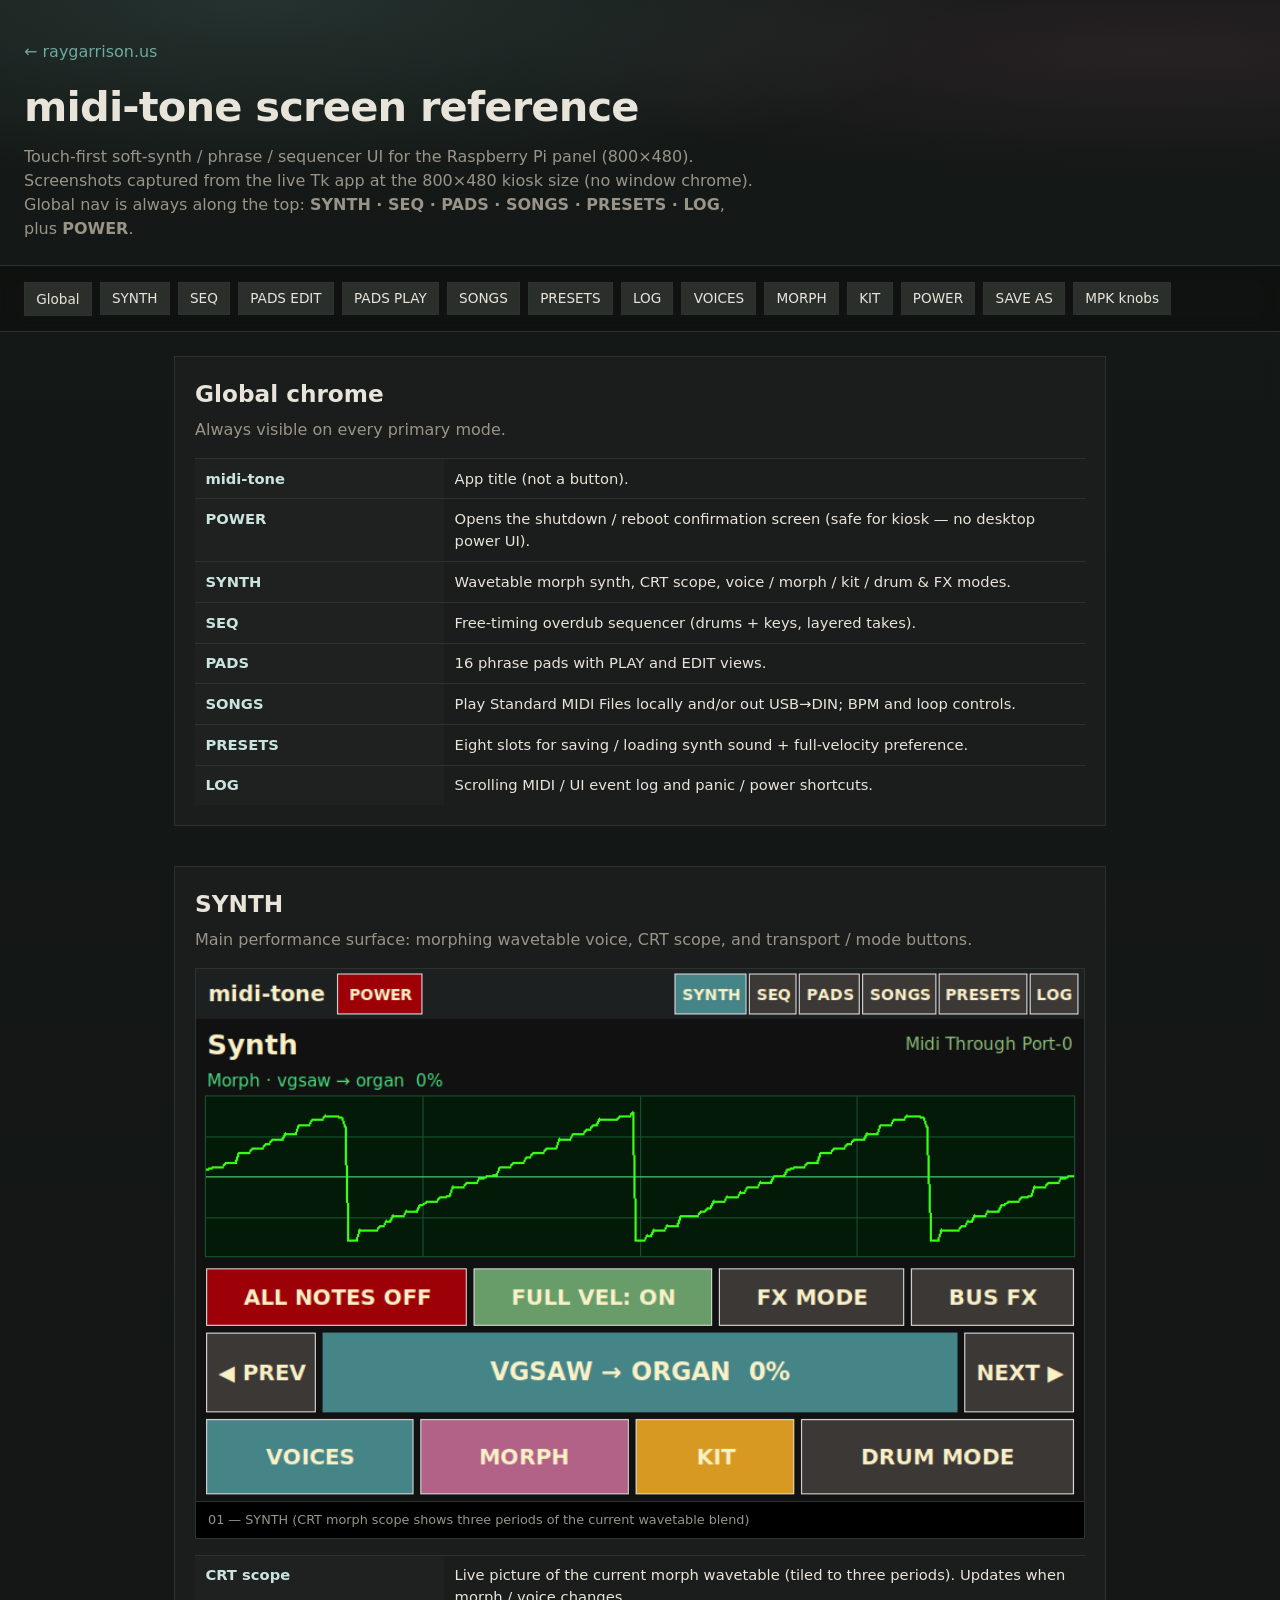
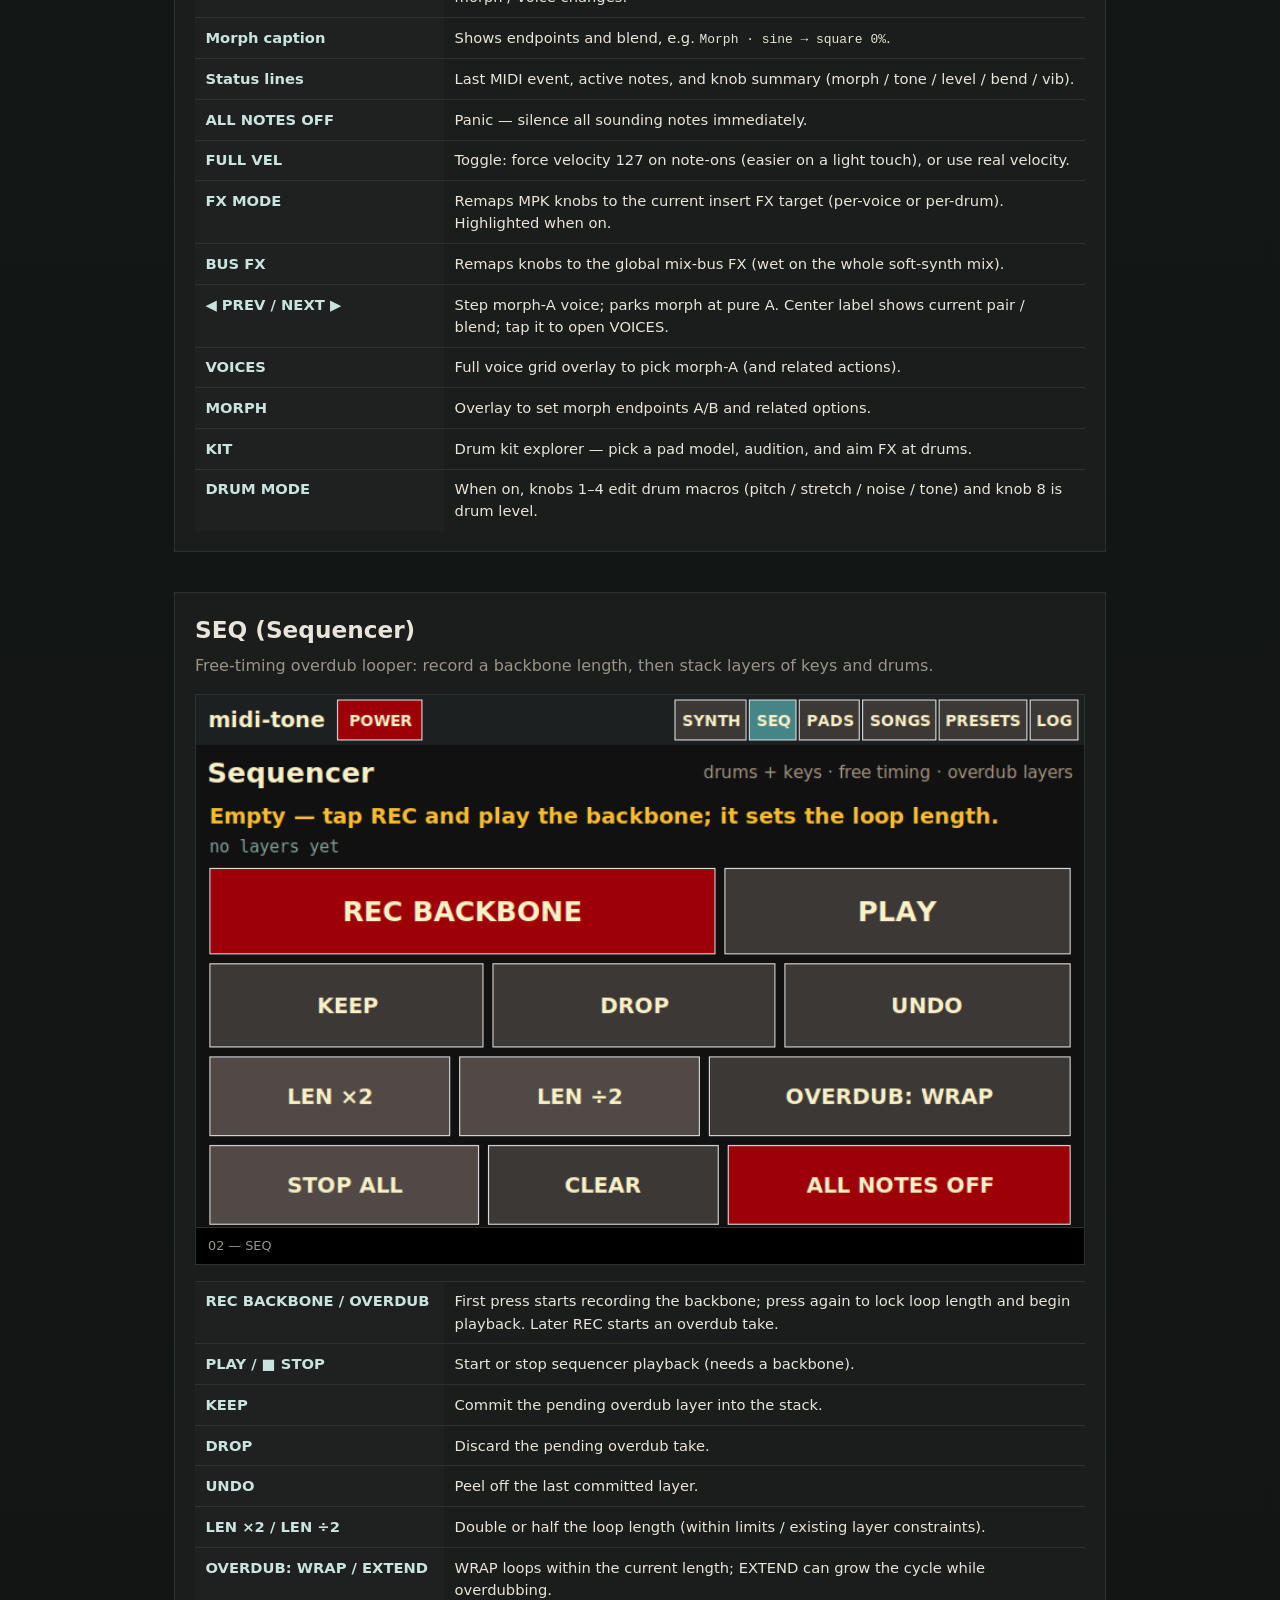
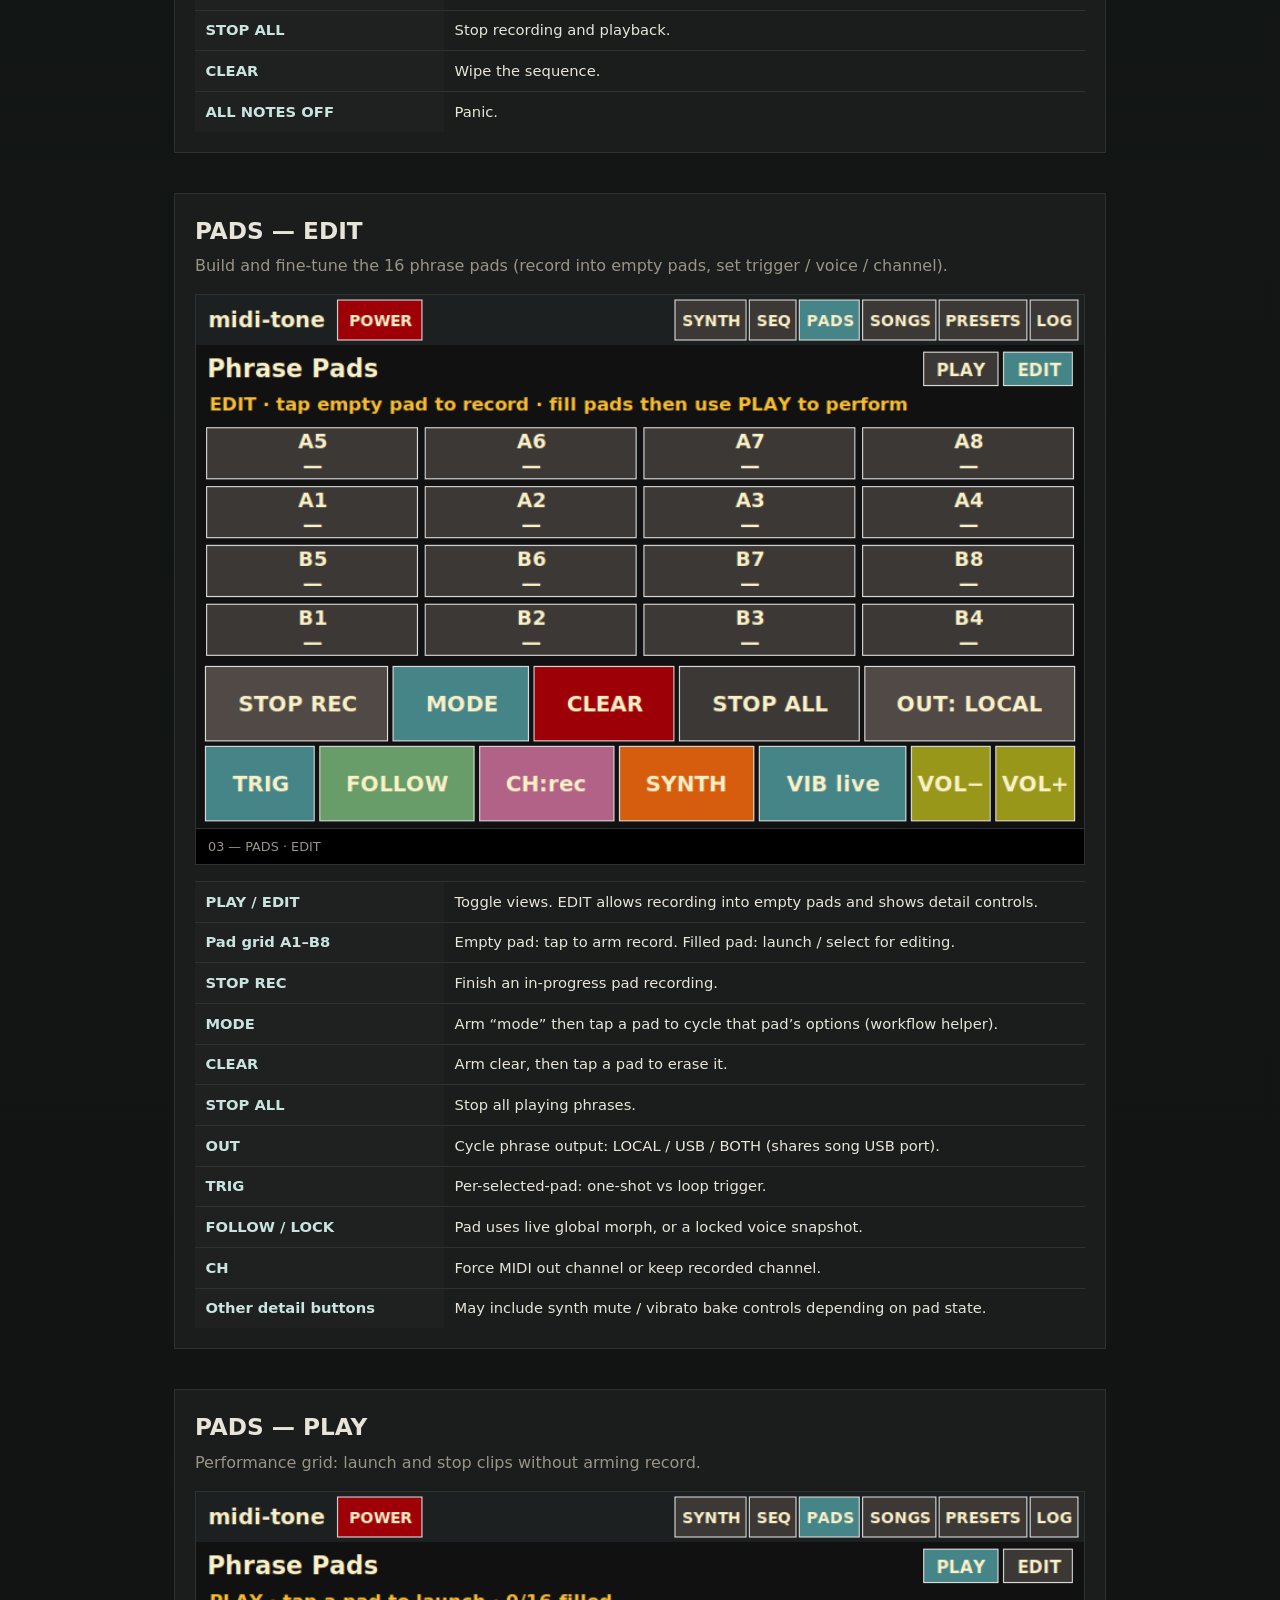
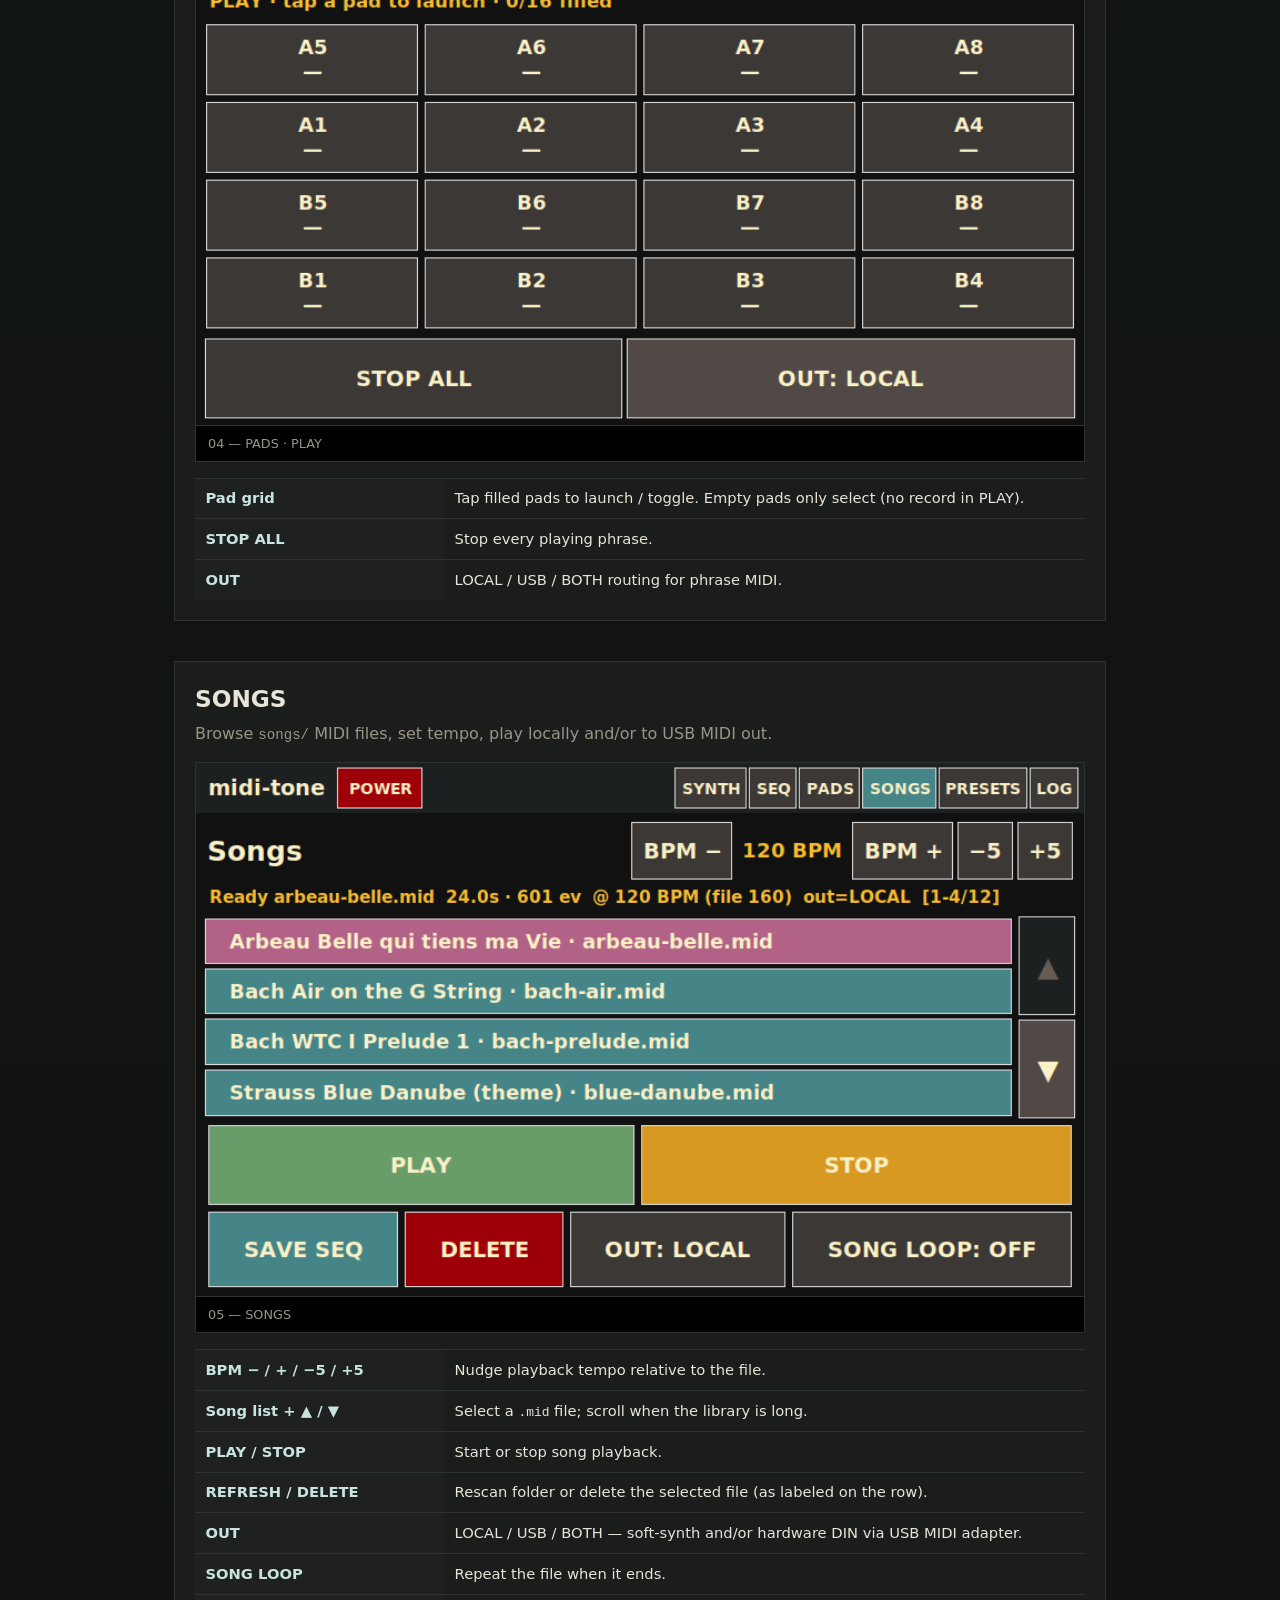
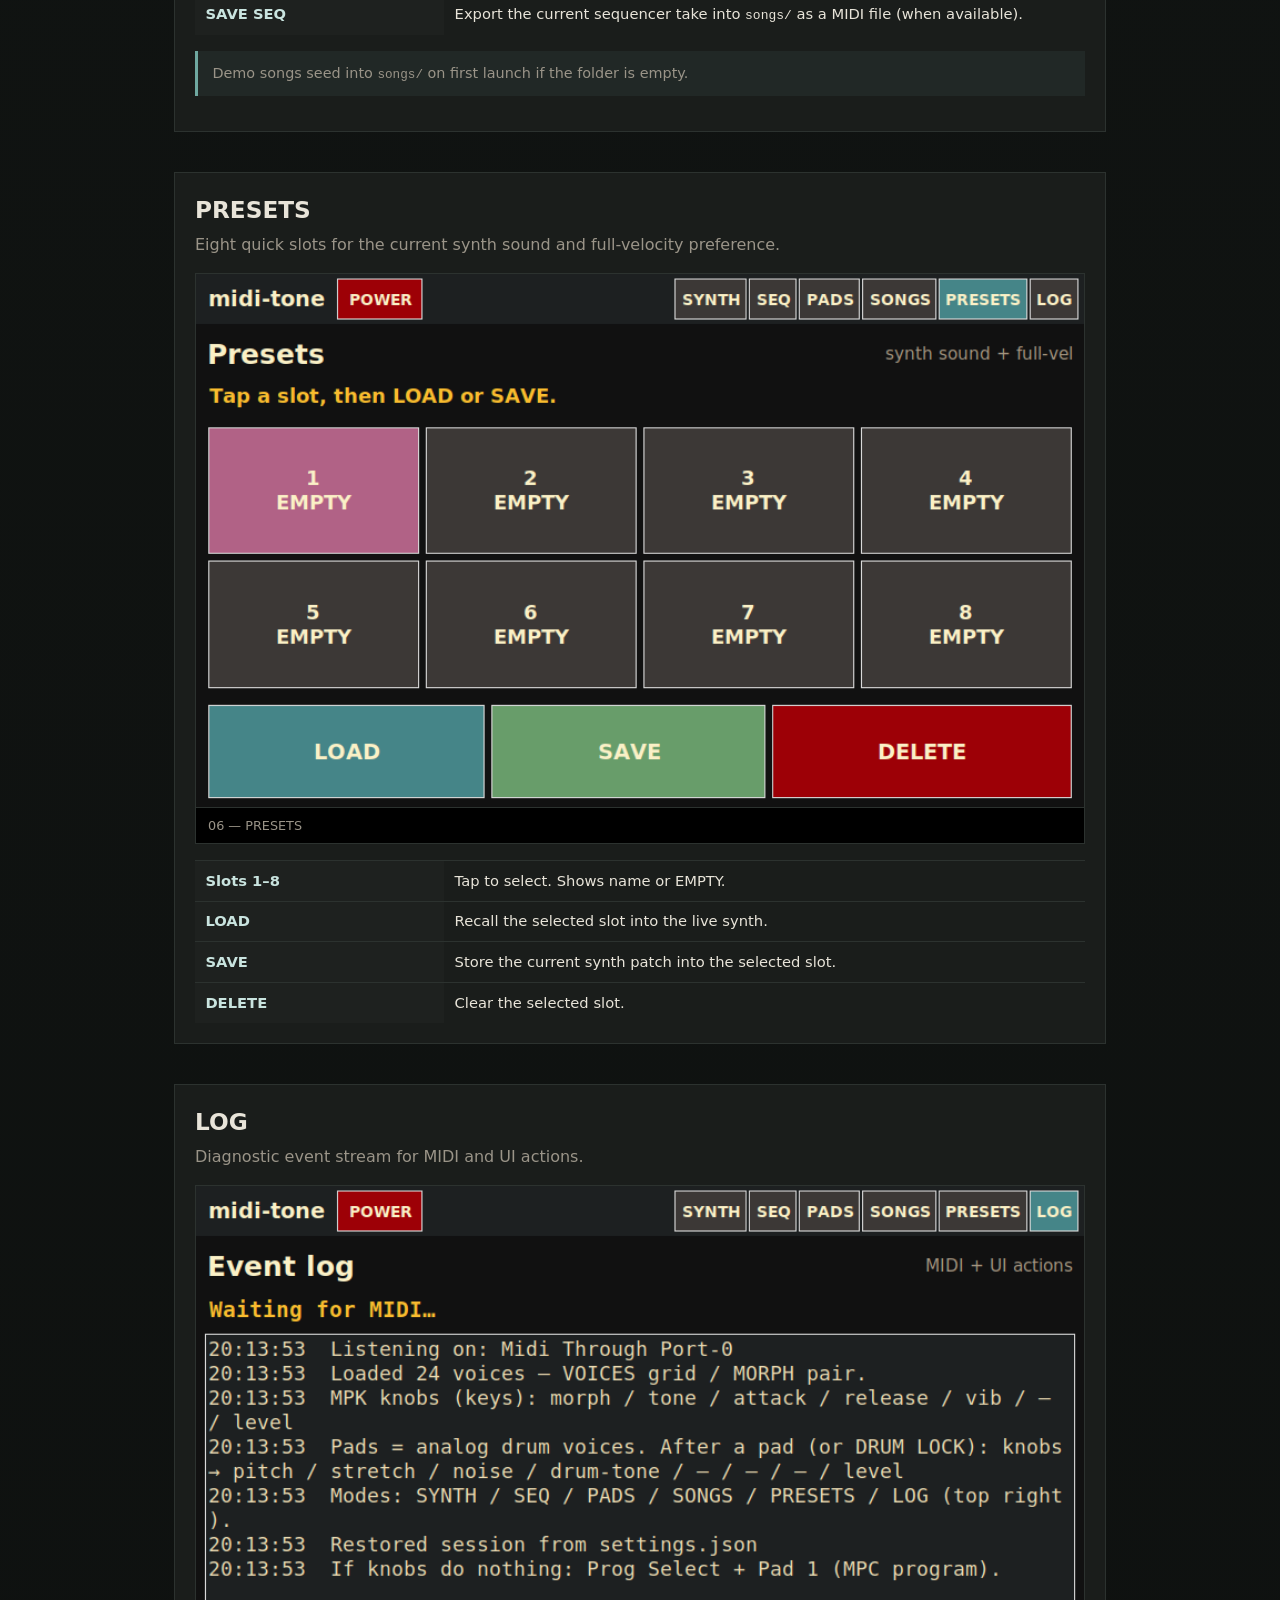
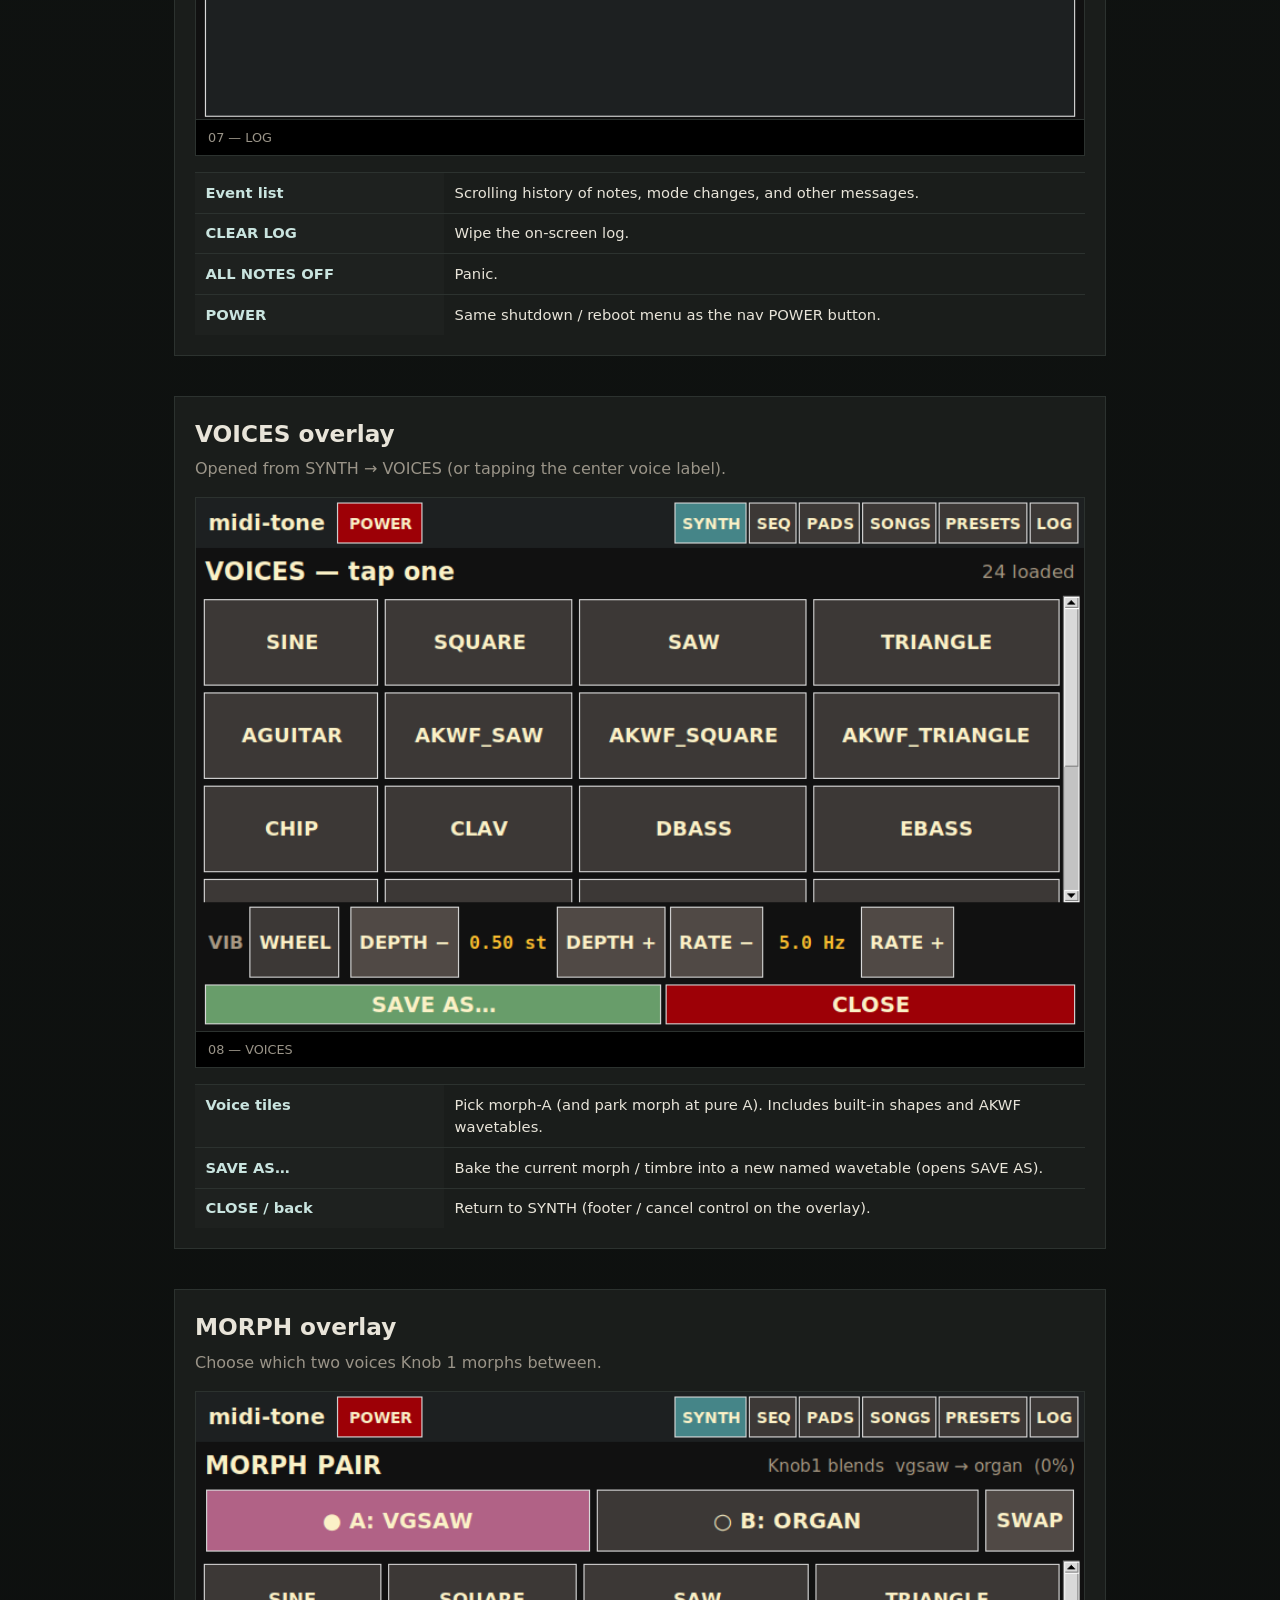
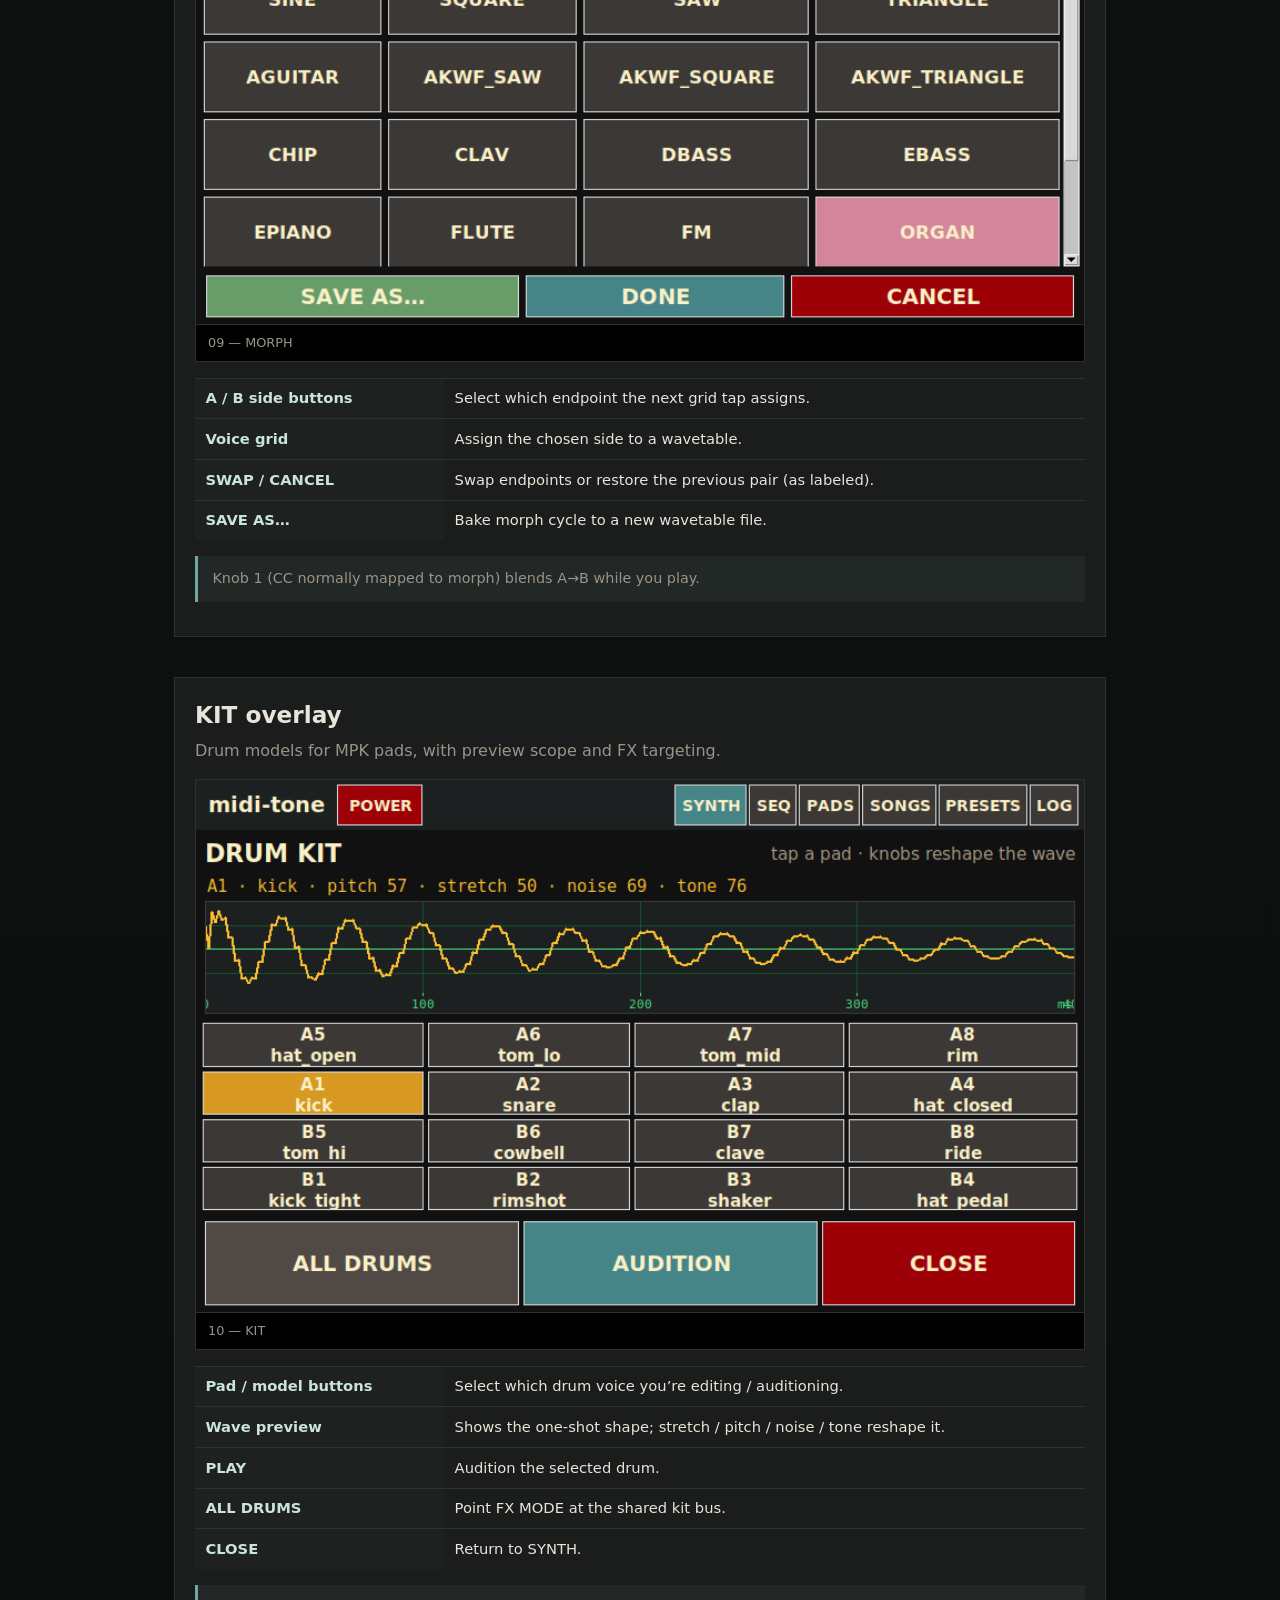
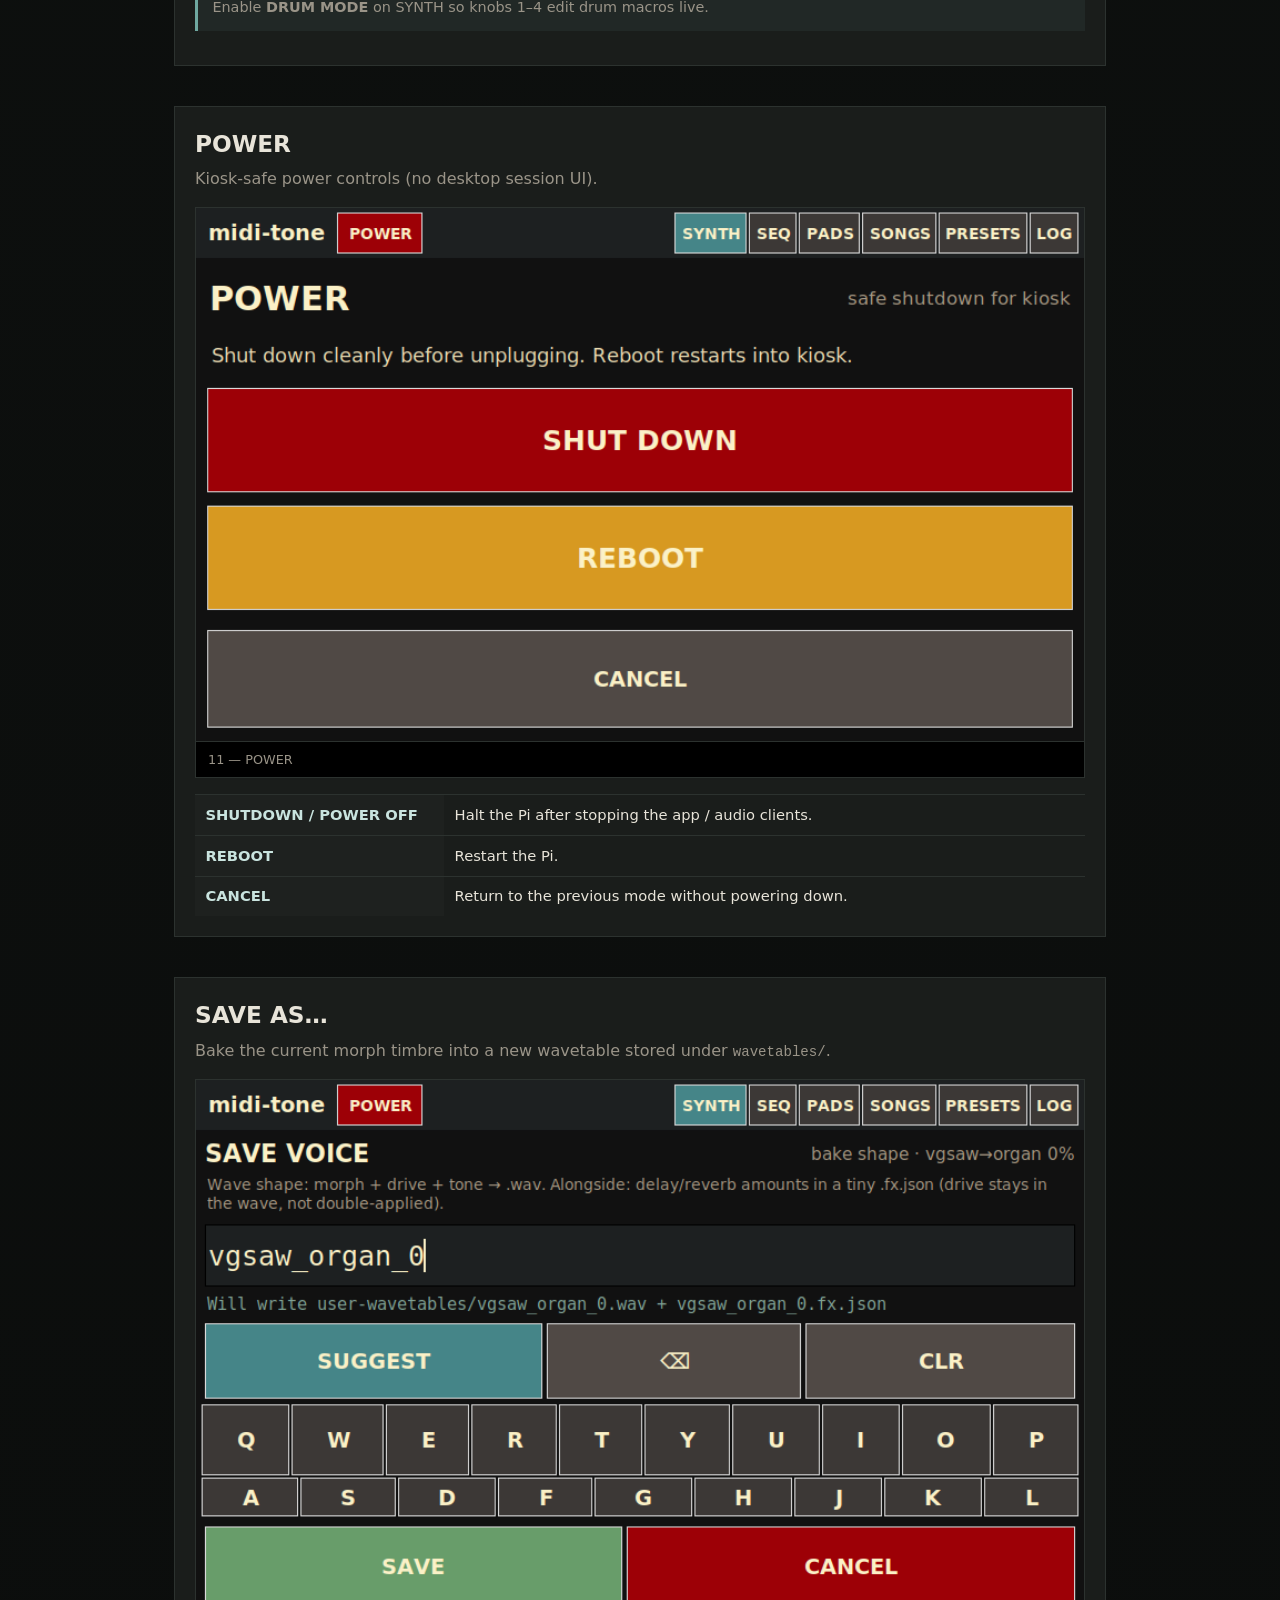
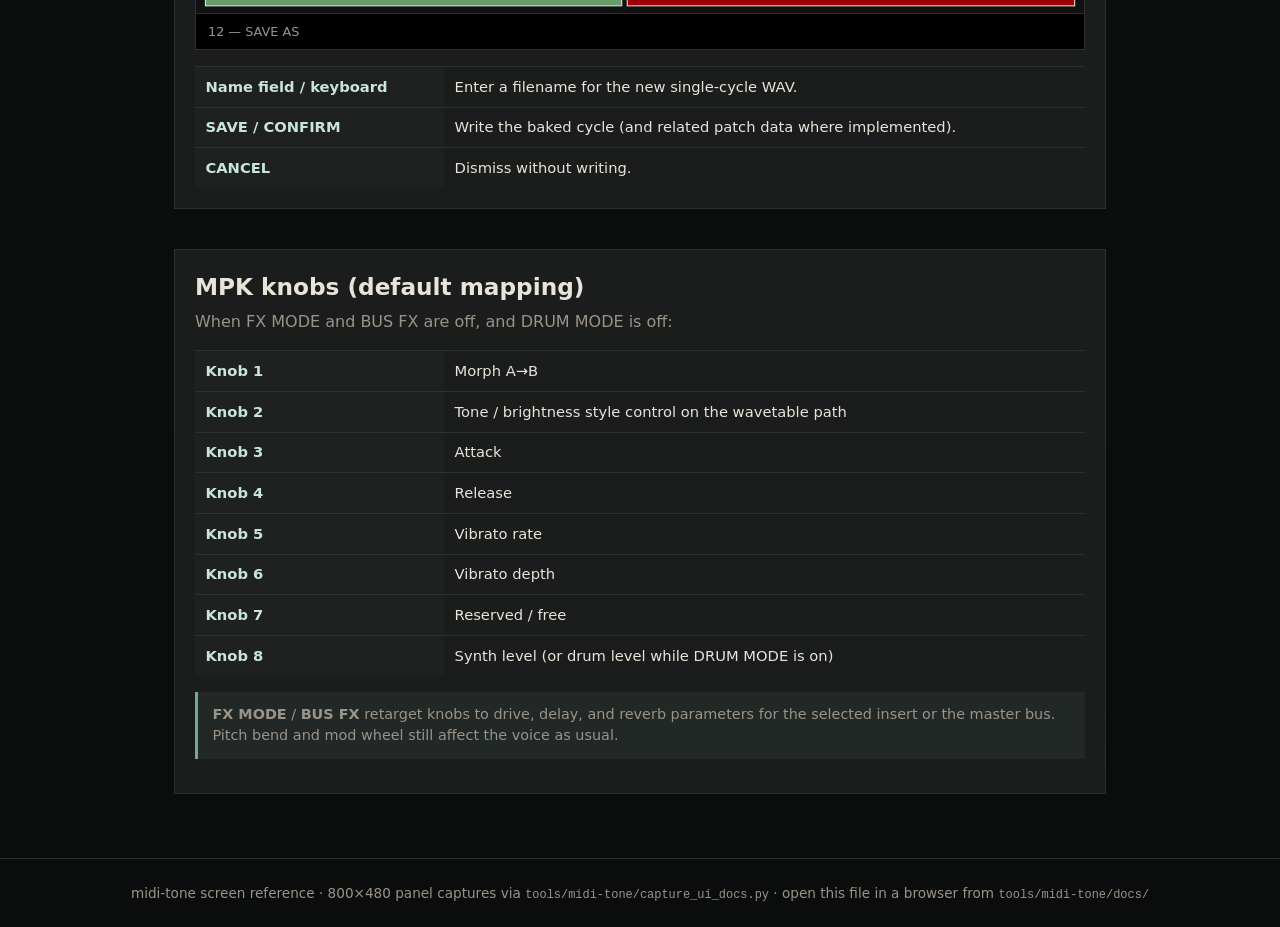
==== midi-tone/index.html @ 4516ad1f "Add midi-tone screen reference under /midi-tone/. Publish the PiDI 800x480 UI captures on the portfo" ====
<!DOCTYPE html>
<html lang="en">
<head>
  <meta charset="utf-8" />
  <meta name="viewport" content="width=device-width, initial-scale=1" />
  <title>midi-tone — Screen Reference</title>
  <style>
    :root {
      --bg: #0f1110;
      --panel: #1a1d1b;
      --text: #e8e4d9;
      --muted: #9a9488;
      --accent: #6fa8a0;
      --line: #2c322f;
      --chip: #2a2f2c;
    }
    * { box-sizing: border-box; }
    body {
      margin: 0;
      font-family: "Segoe UI", "DejaVu Sans", system-ui, sans-serif;
      background: linear-gradient(180deg, #141816 0%, #0b0d0c 100%);
      color: var(--text);
      line-height: 1.5;
    }
    header.doc-hero {
      padding: 2.5rem 1.5rem 1.5rem;
      border-bottom: 1px solid var(--line);
      background:
        radial-gradient(ellipse at 20% 0%, rgba(111,168,160,0.18), transparent 50%),
        radial-gradient(ellipse at 90% 20%, rgba(177,98,134,0.12), transparent 40%);
    }
    header.doc-hero h1 {
      margin: 0 0 0.4rem;
      font-size: clamp(1.8rem, 4vw, 2.6rem);
      letter-spacing: -0.02em;
    }
    header.doc-hero p {
      margin: 0;
      max-width: 46rem;
      color: var(--muted);
    }
    nav.toc {
      display: flex;
      flex-wrap: wrap;
      gap: 0.5rem;
      padding: 1rem 1.5rem;
      border-bottom: 1px solid var(--line);
      background: rgba(0,0,0,0.25);
      position: sticky;
      top: 0;
      z-index: 5;
      backdrop-filter: blur(8px);
    }
    nav.toc a {
      color: var(--text);
      text-decoration: none;
      background: var(--chip);
      border: 1px solid var(--line);
      padding: 0.35rem 0.7rem;
      font-size: 0.85rem;
    }
    nav.toc a:hover { border-color: var(--accent); color: #fff; }
    main { padding: 1.5rem; max-width: 980px; margin: 0 auto; }
    section.screen {
      margin: 0 0 2.5rem;
      padding: 1.25rem;
      background: var(--panel);
      border: 1px solid var(--line);
    }
    section.screen h2 {
      margin: 0 0 0.35rem;
      font-size: 1.45rem;
    }
    section.screen .lede {
      margin: 0 0 1rem;
      color: var(--muted);
    }
    figure {
      margin: 0 0 1rem;
      background: #000;
      border: 1px solid var(--line);
    }
    figure img {
      display: block;
      width: 100%;
      height: auto;
      image-rendering: auto;
    }
    figcaption {
      padding: 0.5rem 0.75rem;
      font-size: 0.8rem;
      color: var(--muted);
      border-top: 1px solid var(--line);
    }
    table {
      width: 100%;
      border-collapse: collapse;
      font-size: 0.92rem;
    }
    th, td {
      text-align: left;
      vertical-align: top;
      padding: 0.55rem 0.65rem;
      border-top: 1px solid var(--line);
    }
    th {
      width: 28%;
      color: #c9e4df;
      font-weight: 600;
      background: rgba(255,255,255,0.02);
    }
    .note {
      margin-top: 1rem;
      padding: 0.75rem 0.9rem;
      border-left: 3px solid var(--accent);
      background: rgba(111,168,160,0.08);
      color: var(--muted);
      font-size: 0.9rem;
    }
    footer {
      padding: 1.5rem;
      color: var(--muted);
      font-size: 0.85rem;
      border-top: 1px solid var(--line);
      text-align: center;
    }
    code { font-family: ui-monospace, Consolas, monospace; font-size: 0.88em; }
  </style>
</head>
<body>
  <header class="doc-hero">
    <p style="margin:0 0 0.75rem"><a href="/" style="color:var(--accent);text-decoration:none">← raygarrison.us</a></p>
    <h1>midi-tone screen reference</h1>
    <p>
      Touch-first soft-synth / phrase / sequencer UI for the Raspberry Pi panel (800×480).
      Screenshots captured from the live Tk app at the 800×480 kiosk size (no window chrome).
      Global nav is always along the top: <strong>SYNTH · SEQ · PADS · SONGS · PRESETS · LOG</strong>,
      plus <strong>POWER</strong>.
    </p>
  </header>

  <nav class="toc" aria-label="Screens">
    <a href="#global">Global</a>
    <a href="#synth">SYNTH</a>
    <a href="#seq">SEQ</a>
    <a href="#pads-edit">PADS EDIT</a>
    <a href="#pads-play">PADS PLAY</a>
    <a href="#songs">SONGS</a>
    <a href="#presets">PRESETS</a>
    <a href="#log">LOG</a>
    <a href="#voices">VOICES</a>
    <a href="#morph">MORPH</a>
    <a href="#kit">KIT</a>
    <a href="#power">POWER</a>
    <a href="#save-as">SAVE AS</a>
    <a href="#knobs">MPK knobs</a>
  </nav>

  <main>
    <section class="screen" id="global">
      <h2>Global chrome</h2>
      <p class="lede">Always visible on every primary mode.</p>
      <table>
        <tr><th>midi-tone</th><td>App title (not a button).</td></tr>
        <tr><th>POWER</th><td>Opens the shutdown / reboot confirmation screen (safe for kiosk — no desktop power UI).</td></tr>
        <tr><th>SYNTH</th><td>Wavetable morph synth, CRT scope, voice / morph / kit / drum &amp; FX modes.</td></tr>
        <tr><th>SEQ</th><td>Free-timing overdub sequencer (drums + keys, layered takes).</td></tr>
        <tr><th>PADS</th><td>16 phrase pads with PLAY and EDIT views.</td></tr>
        <tr><th>SONGS</th><td>Play Standard MIDI Files locally and/or out USB→DIN; BPM and loop controls.</td></tr>
        <tr><th>PRESETS</th><td>Eight slots for saving / loading synth sound + full-velocity preference.</td></tr>
        <tr><th>LOG</th><td>Scrolling MIDI / UI event log and panic / power shortcuts.</td></tr>
      </table>
    </section>

    <section class="screen" id="synth">
      <h2>SYNTH</h2>
      <p class="lede">Main performance surface: morphing wavetable voice, CRT scope, and transport / mode buttons.</p>
      <figure>
        <img src="screens/01-synth.png" alt="SYNTH screen with CRT morph scope" width="800" height="480" />
        <figcaption>01 — SYNTH (CRT morph scope shows three periods of the current wavetable blend)</figcaption>
      </figure>
      <table>
        <tr><th>CRT scope</th><td>Live picture of the current morph wavetable (tiled to three periods). Updates when morph / voice changes.</td></tr>
        <tr><th>Morph caption</th><td>Shows endpoints and blend, e.g. <code>Morph · sine → square 0%</code>.</td></tr>
        <tr><th>Status lines</th><td>Last MIDI event, active notes, and knob summary (morph / tone / level / bend / vib).</td></tr>
        <tr><th>ALL NOTES OFF</th><td>Panic — silence all sounding notes immediately.</td></tr>
        <tr><th>FULL VEL</th><td>Toggle: force velocity 127 on note-ons (easier on a light touch), or use real velocity.</td></tr>
        <tr><th>FX MODE</th><td>Remaps MPK knobs to the current insert FX target (per-voice or per-drum). Highlighted when on.</td></tr>
        <tr><th>BUS FX</th><td>Remaps knobs to the global mix-bus FX (wet on the whole soft-synth mix).</td></tr>
        <tr><th>◀ PREV / NEXT ▶</th><td>Step morph-A voice; parks morph at pure A. Center label shows current pair / blend; tap it to open VOICES.</td></tr>
        <tr><th>VOICES</th><td>Full voice grid overlay to pick morph-A (and related actions).</td></tr>
        <tr><th>MORPH</th><td>Overlay to set morph endpoints A/B and related options.</td></tr>
        <tr><th>KIT</th><td>Drum kit explorer — pick a pad model, audition, and aim FX at drums.</td></tr>
        <tr><th>DRUM MODE</th><td>When on, knobs 1–4 edit drum macros (pitch / stretch / noise / tone) and knob 8 is drum level.</td></tr>
      </table>
    </section>

    <section class="screen" id="seq">
      <h2>SEQ (Sequencer)</h2>
      <p class="lede">Free-timing overdub looper: record a backbone length, then stack layers of keys and drums.</p>
      <figure>
        <img src="screens/02-seq.png" alt="SEQ sequencer screen" width="800" height="480" />
        <figcaption>02 — SEQ</figcaption>
      </figure>
      <table>
        <tr><th>REC BACKBONE / OVERDUB</th><td>First press starts recording the backbone; press again to lock loop length and begin playback. Later REC starts an overdub take.</td></tr>
        <tr><th>PLAY / ■ STOP</th><td>Start or stop sequencer playback (needs a backbone).</td></tr>
        <tr><th>KEEP</th><td>Commit the pending overdub layer into the stack.</td></tr>
        <tr><th>DROP</th><td>Discard the pending overdub take.</td></tr>
        <tr><th>UNDO</th><td>Peel off the last committed layer.</td></tr>
        <tr><th>LEN ×2 / LEN ÷2</th><td>Double or half the loop length (within limits / existing layer constraints).</td></tr>
        <tr><th>OVERDUB: WRAP / EXTEND</th><td>WRAP loops within the current length; EXTEND can grow the cycle while overdubbing.</td></tr>
        <tr><th>STOP ALL</th><td>Stop recording and playback.</td></tr>
        <tr><th>CLEAR</th><td>Wipe the sequence.</td></tr>
        <tr><th>ALL NOTES OFF</th><td>Panic.</td></tr>
      </table>
    </section>

    <section class="screen" id="pads-edit">
      <h2>PADS — EDIT</h2>
      <p class="lede">Build and fine-tune the 16 phrase pads (record into empty pads, set trigger / voice / channel).</p>
      <figure>
        <img src="screens/03-pads-edit.png" alt="PADS EDIT view" width="800" height="480" />
        <figcaption>03 — PADS · EDIT</figcaption>
      </figure>
      <table>
        <tr><th>PLAY / EDIT</th><td>Toggle views. EDIT allows recording into empty pads and shows detail controls.</td></tr>
        <tr><th>Pad grid A1–B8</th><td>Empty pad: tap to arm record. Filled pad: launch / select for editing.</td></tr>
        <tr><th>STOP REC</th><td>Finish an in-progress pad recording.</td></tr>
        <tr><th>MODE</th><td>Arm “mode” then tap a pad to cycle that pad’s options (workflow helper).</td></tr>
        <tr><th>CLEAR</th><td>Arm clear, then tap a pad to erase it.</td></tr>
        <tr><th>STOP ALL</th><td>Stop all playing phrases.</td></tr>
        <tr><th>OUT</th><td>Cycle phrase output: LOCAL / USB / BOTH (shares song USB port).</td></tr>
        <tr><th>TRIG</th><td>Per-selected-pad: one-shot vs loop trigger.</td></tr>
        <tr><th>FOLLOW / LOCK</th><td>Pad uses live global morph, or a locked voice snapshot.</td></tr>
        <tr><th>CH</th><td>Force MIDI out channel or keep recorded channel.</td></tr>
        <tr><th>Other detail buttons</th><td>May include synth mute / vibrato bake controls depending on pad state.</td></tr>
      </table>
    </section>

    <section class="screen" id="pads-play">
      <h2>PADS — PLAY</h2>
      <p class="lede">Performance grid: launch and stop clips without arming record.</p>
      <figure>
        <img src="screens/04-pads-play.png" alt="PADS PLAY view" width="800" height="480" />
        <figcaption>04 — PADS · PLAY</figcaption>
      </figure>
      <table>
        <tr><th>Pad grid</th><td>Tap filled pads to launch / toggle. Empty pads only select (no record in PLAY).</td></tr>
        <tr><th>STOP ALL</th><td>Stop every playing phrase.</td></tr>
        <tr><th>OUT</th><td>LOCAL / USB / BOTH routing for phrase MIDI.</td></tr>
      </table>
    </section>

    <section class="screen" id="songs">
      <h2>SONGS</h2>
      <p class="lede">Browse <code>songs/</code> MIDI files, set tempo, play locally and/or to USB MIDI out.</p>
      <figure>
        <img src="screens/05-songs.png" alt="SONGS screen" width="800" height="480" />
        <figcaption>05 — SONGS</figcaption>
      </figure>
      <table>
        <tr><th>BPM − / + / −5 / +5</th><td>Nudge playback tempo relative to the file.</td></tr>
        <tr><th>Song list + ▲ / ▼</th><td>Select a <code>.mid</code> file; scroll when the library is long.</td></tr>
        <tr><th>PLAY / STOP</th><td>Start or stop song playback.</td></tr>
        <tr><th>REFRESH / DELETE</th><td>Rescan folder or delete the selected file (as labeled on the row).</td></tr>
        <tr><th>OUT</th><td>LOCAL / USB / BOTH — soft-synth and/or hardware DIN via USB MIDI adapter.</td></tr>
        <tr><th>SONG LOOP</th><td>Repeat the file when it ends.</td></tr>
        <tr><th>SAVE SEQ</th><td>Export the current sequencer take into <code>songs/</code> as a MIDI file (when available).</td></tr>
      </table>
      <p class="note">Demo songs seed into <code>songs/</code> on first launch if the folder is empty.</p>
    </section>

    <section class="screen" id="presets">
      <h2>PRESETS</h2>
      <p class="lede">Eight quick slots for the current synth sound and full-velocity preference.</p>
      <figure>
        <img src="screens/06-presets.png" alt="PRESETS screen" width="800" height="480" />
        <figcaption>06 — PRESETS</figcaption>
      </figure>
      <table>
        <tr><th>Slots 1–8</th><td>Tap to select. Shows name or EMPTY.</td></tr>
        <tr><th>LOAD</th><td>Recall the selected slot into the live synth.</td></tr>
        <tr><th>SAVE</th><td>Store the current synth patch into the selected slot.</td></tr>
        <tr><th>DELETE</th><td>Clear the selected slot.</td></tr>
      </table>
    </section>

    <section class="screen" id="log">
      <h2>LOG</h2>
      <p class="lede">Diagnostic event stream for MIDI and UI actions.</p>
      <figure>
        <img src="screens/07-log.png" alt="LOG screen" width="800" height="480" />
        <figcaption>07 — LOG</figcaption>
      </figure>
      <table>
        <tr><th>Event list</th><td>Scrolling history of notes, mode changes, and other messages.</td></tr>
        <tr><th>CLEAR LOG</th><td>Wipe the on-screen log.</td></tr>
        <tr><th>ALL NOTES OFF</th><td>Panic.</td></tr>
        <tr><th>POWER</th><td>Same shutdown / reboot menu as the nav POWER button.</td></tr>
      </table>
    </section>

    <section class="screen" id="voices">
      <h2>VOICES overlay</h2>
      <p class="lede">Opened from SYNTH → VOICES (or tapping the center voice label).</p>
      <figure>
        <img src="screens/08-voices.png" alt="VOICES grid overlay" width="800" height="480" />
        <figcaption>08 — VOICES</figcaption>
      </figure>
      <table>
        <tr><th>Voice tiles</th><td>Pick morph-A (and park morph at pure A). Includes built-in shapes and AKWF wavetables.</td></tr>
        <tr><th>SAVE AS…</th><td>Bake the current morph / timbre into a new named wavetable (opens SAVE AS).</td></tr>
        <tr><th>CLOSE / back</th><td>Return to SYNTH (footer / cancel control on the overlay).</td></tr>
      </table>
    </section>

    <section class="screen" id="morph">
      <h2>MORPH overlay</h2>
      <p class="lede">Choose which two voices Knob 1 morphs between.</p>
      <figure>
        <img src="screens/09-morph.png" alt="MORPH overlay" width="800" height="480" />
        <figcaption>09 — MORPH</figcaption>
      </figure>
      <table>
        <tr><th>A / B side buttons</th><td>Select which endpoint the next grid tap assigns.</td></tr>
        <tr><th>Voice grid</th><td>Assign the chosen side to a wavetable.</td></tr>
        <tr><th>SWAP / CANCEL</th><td>Swap endpoints or restore the previous pair (as labeled).</td></tr>
        <tr><th>SAVE AS…</th><td>Bake morph cycle to a new wavetable file.</td></tr>
      </table>
      <p class="note">Knob 1 (CC normally mapped to morph) blends A→B while you play.</p>
    </section>

    <section class="screen" id="kit">
      <h2>KIT overlay</h2>
      <p class="lede">Drum models for MPK pads, with preview scope and FX targeting.</p>
      <figure>
        <img src="screens/10-kit.png" alt="KIT drum explorer" width="800" height="480" />
        <figcaption>10 — KIT</figcaption>
      </figure>
      <table>
        <tr><th>Pad / model buttons</th><td>Select which drum voice you’re editing / auditioning.</td></tr>
        <tr><th>Wave preview</th><td>Shows the one-shot shape; stretch / pitch / noise / tone reshape it.</td></tr>
        <tr><th>PLAY</th><td>Audition the selected drum.</td></tr>
        <tr><th>ALL DRUMS</th><td>Point FX MODE at the shared kit bus.</td></tr>
        <tr><th>CLOSE</th><td>Return to SYNTH.</td></tr>
      </table>
      <p class="note">Enable <strong>DRUM MODE</strong> on SYNTH so knobs 1–4 edit drum macros live.</p>
    </section>

    <section class="screen" id="power">
      <h2>POWER</h2>
      <p class="lede">Kiosk-safe power controls (no desktop session UI).</p>
      <figure>
        <img src="screens/11-power.png" alt="POWER confirmation screen" width="800" height="480" />
        <figcaption>11 — POWER</figcaption>
      </figure>
      <table>
        <tr><th>SHUTDOWN / POWER OFF</th><td>Halt the Pi after stopping the app / audio clients.</td></tr>
        <tr><th>REBOOT</th><td>Restart the Pi.</td></tr>
        <tr><th>CANCEL</th><td>Return to the previous mode without powering down.</td></tr>
      </table>
    </section>

    <section class="screen" id="save-as">
      <h2>SAVE AS…</h2>
      <p class="lede">Bake the current morph timbre into a new wavetable stored under <code>wavetables/</code>.</p>
      <figure>
        <img src="screens/12-save-as.png" alt="SAVE AS voice dialog" width="800" height="480" />
        <figcaption>12 — SAVE AS</figcaption>
      </figure>
      <table>
        <tr><th>Name field / keyboard</th><td>Enter a filename for the new single-cycle WAV.</td></tr>
        <tr><th>SAVE / CONFIRM</th><td>Write the baked cycle (and related patch data where implemented).</td></tr>
        <tr><th>CANCEL</th><td>Dismiss without writing.</td></tr>
      </table>
    </section>

    <section class="screen" id="knobs">
      <h2>MPK knobs (default mapping)</h2>
      <p class="lede">When FX MODE and BUS FX are off, and DRUM MODE is off:</p>
      <table>
        <tr><th>Knob 1</th><td>Morph A→B</td></tr>
        <tr><th>Knob 2</th><td>Tone / brightness style control on the wavetable path</td></tr>
        <tr><th>Knob 3</th><td>Attack</td></tr>
        <tr><th>Knob 4</th><td>Release</td></tr>
        <tr><th>Knob 5</th><td>Vibrato rate</td></tr>
        <tr><th>Knob 6</th><td>Vibrato depth</td></tr>
        <tr><th>Knob 7</th><td>Reserved / free</td></tr>
        <tr><th>Knob 8</th><td>Synth level (or drum level while DRUM MODE is on)</td></tr>
      </table>
      <p class="note">
        <strong>FX MODE</strong> / <strong>BUS FX</strong> retarget knobs to drive, delay, and reverb parameters for the
        selected insert or the master bus. Pitch bend and mod wheel still affect the voice as usual.
      </p>
    </section>
  </main>

  <footer>
    midi-tone screen reference · 800×480 panel captures via <code>tools/midi-tone/capture_ui_docs.py</code>
    · open this file in a browser from <code>tools/midi-tone/docs/</code>
  </footer>
</body>
</html>
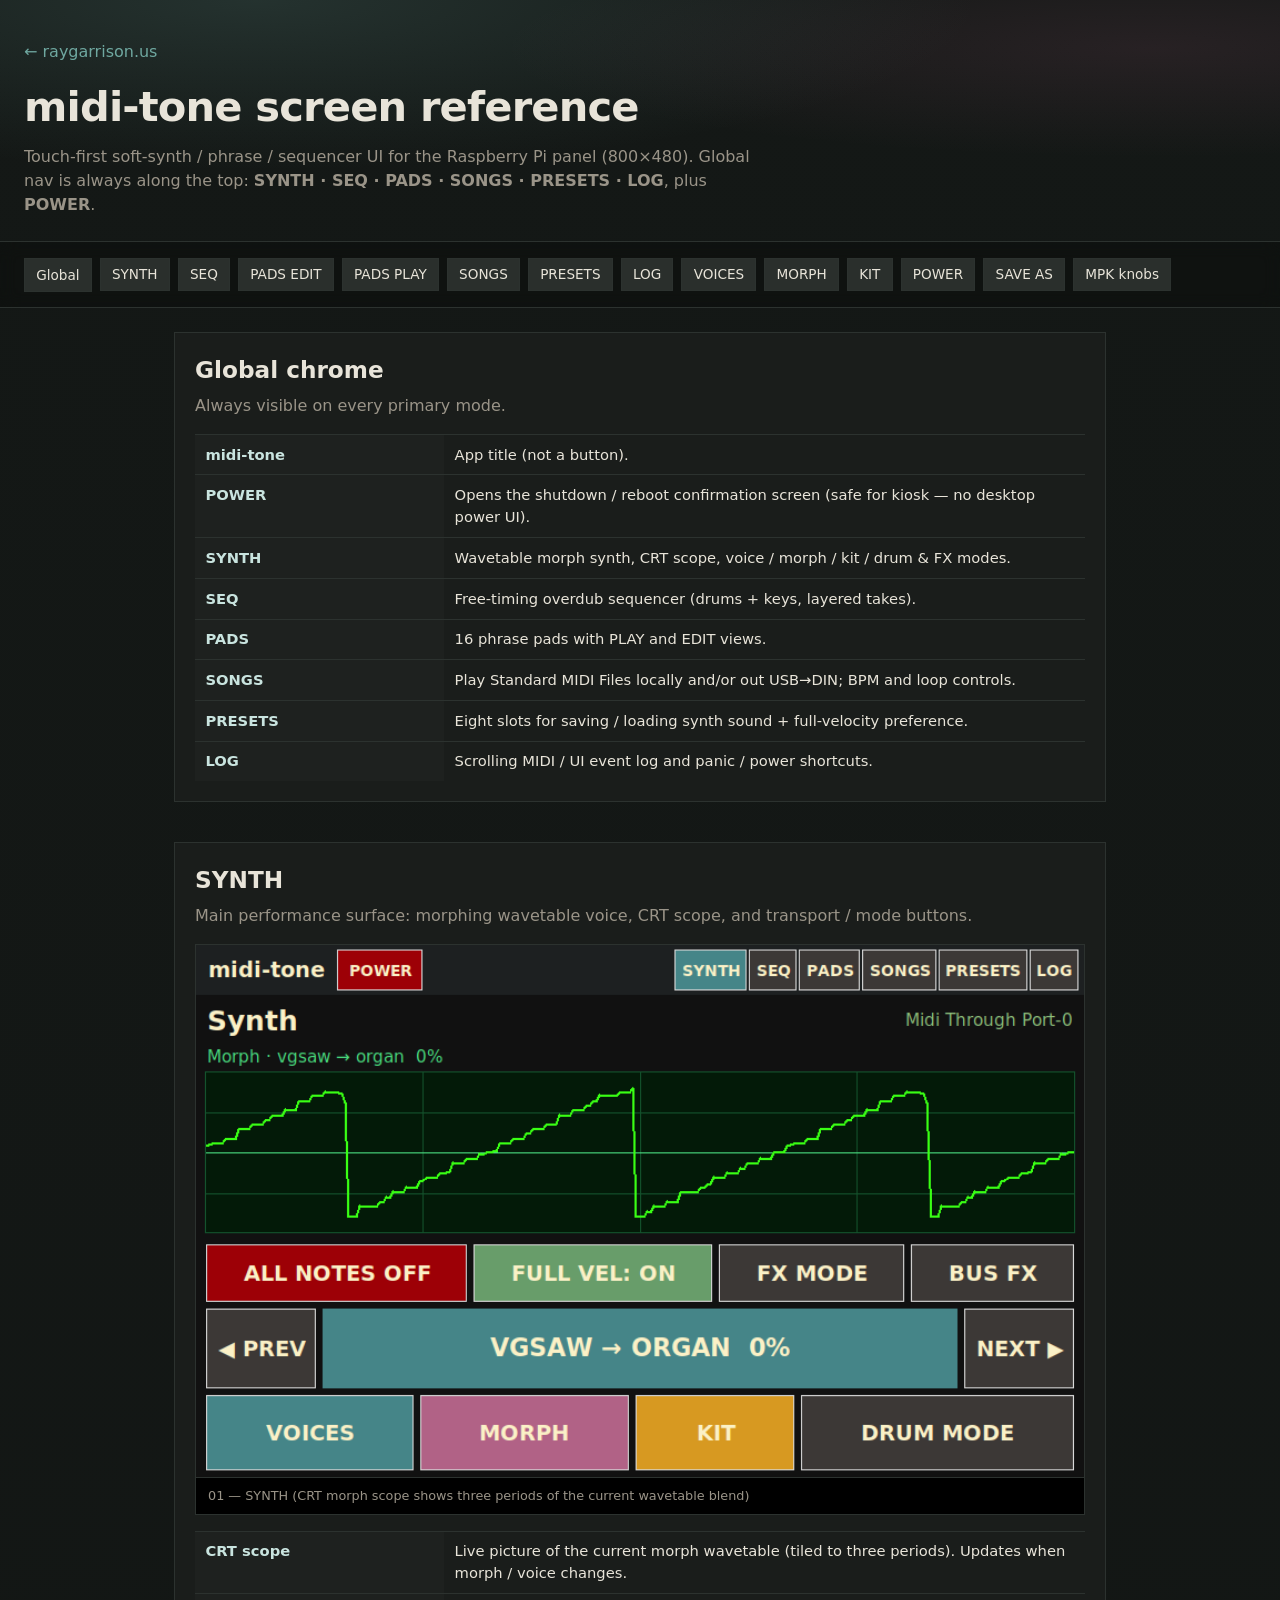
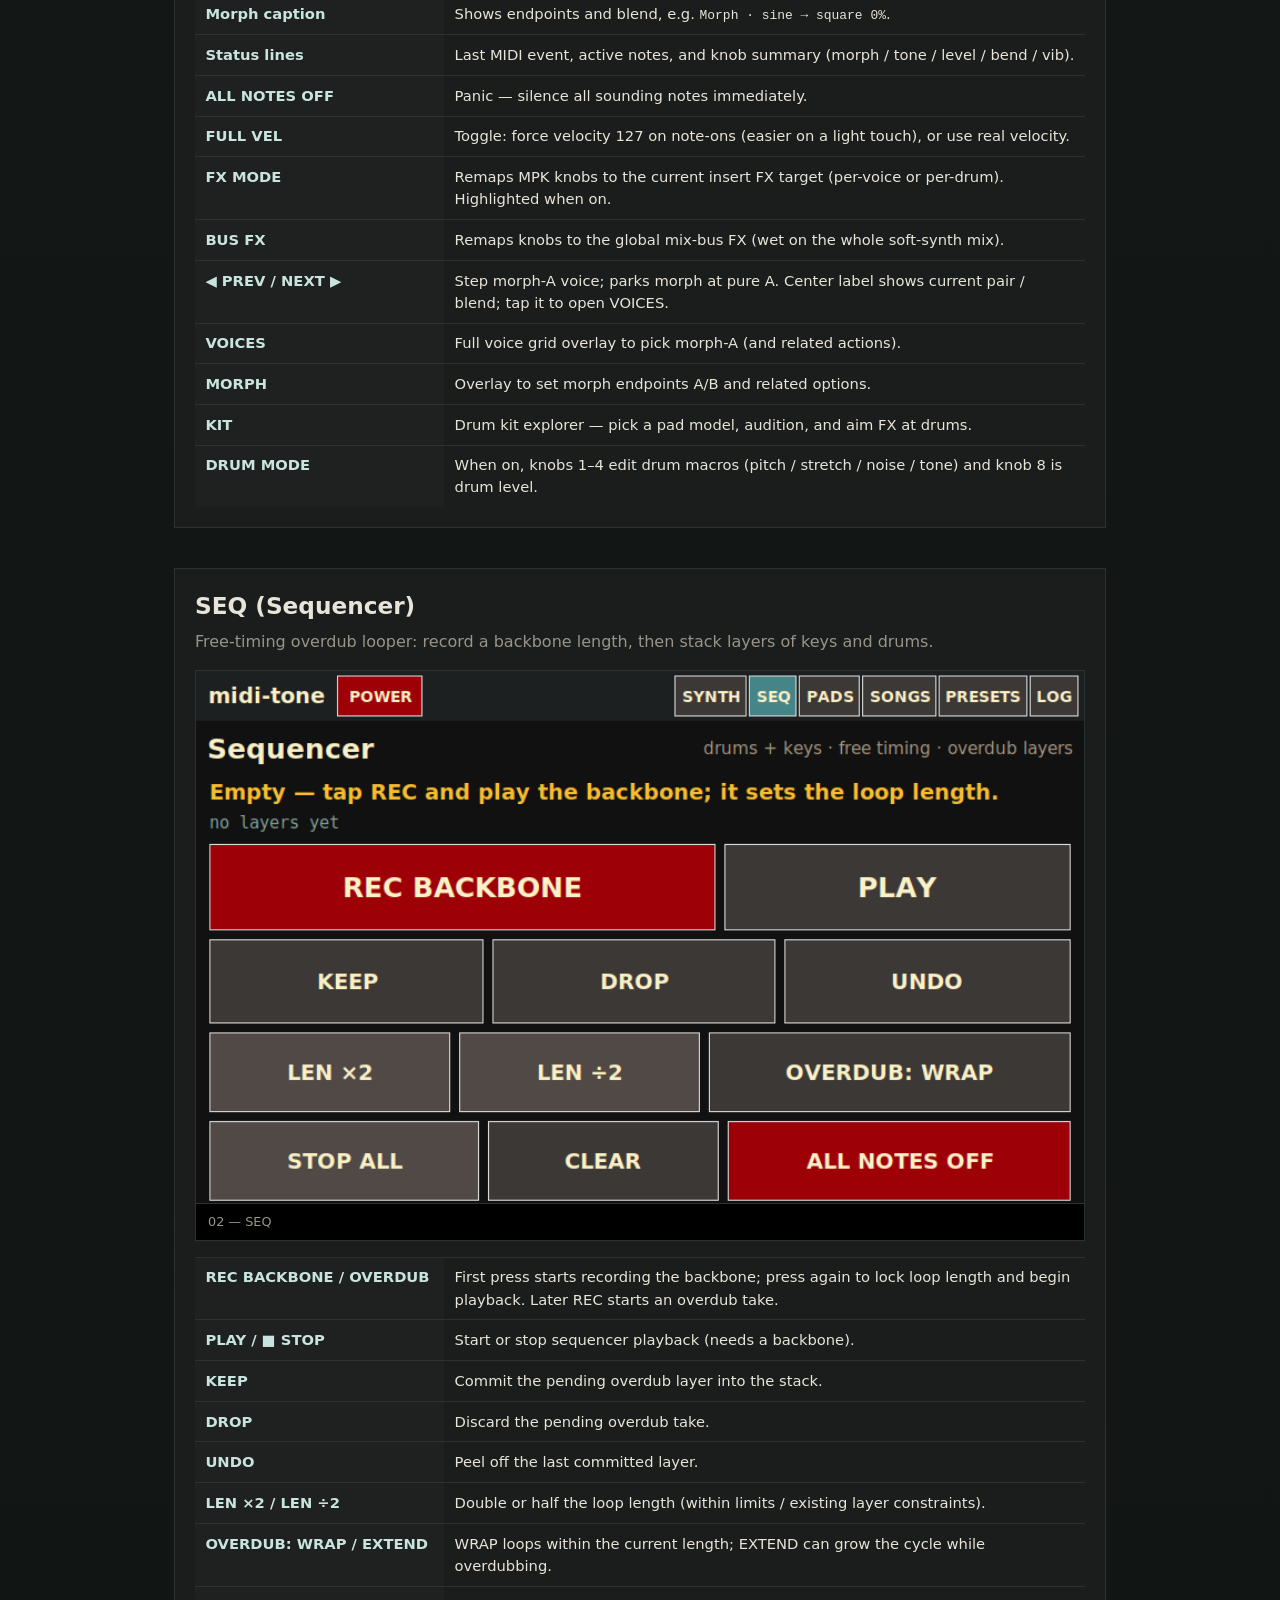
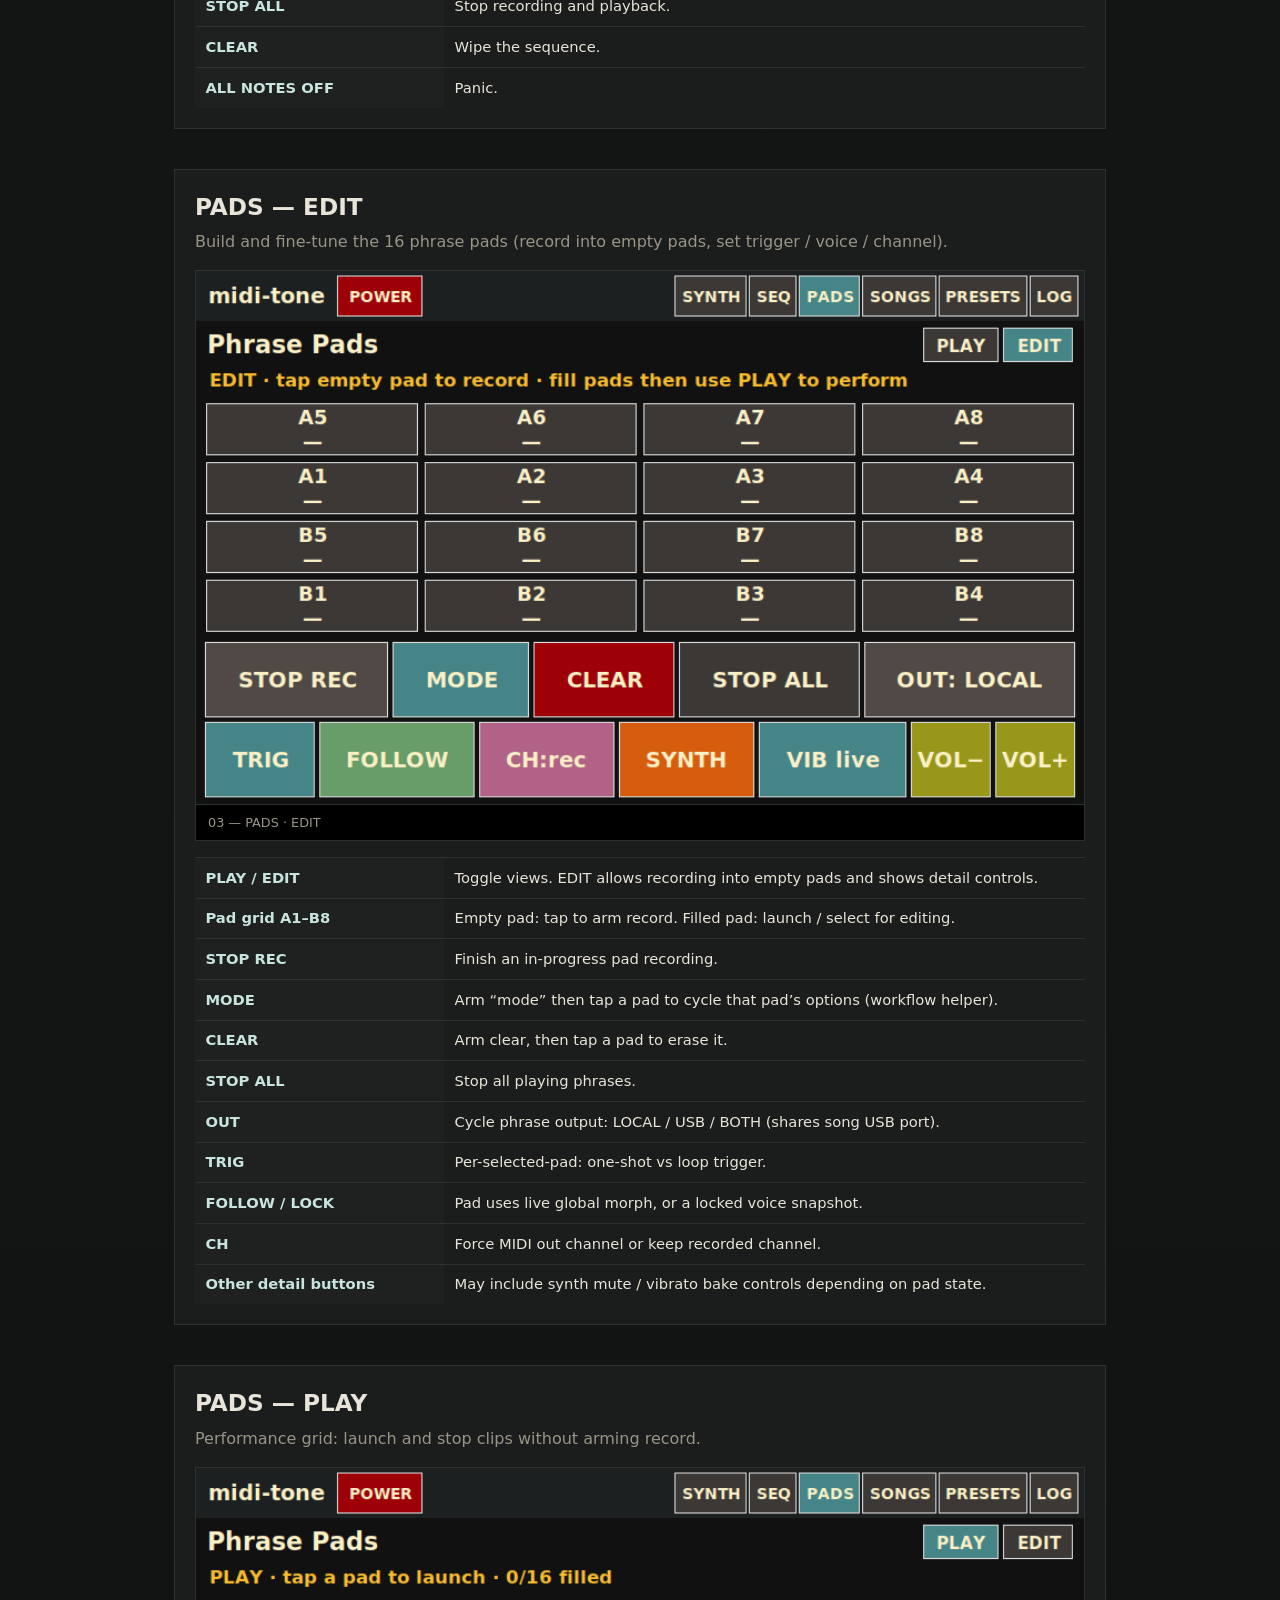
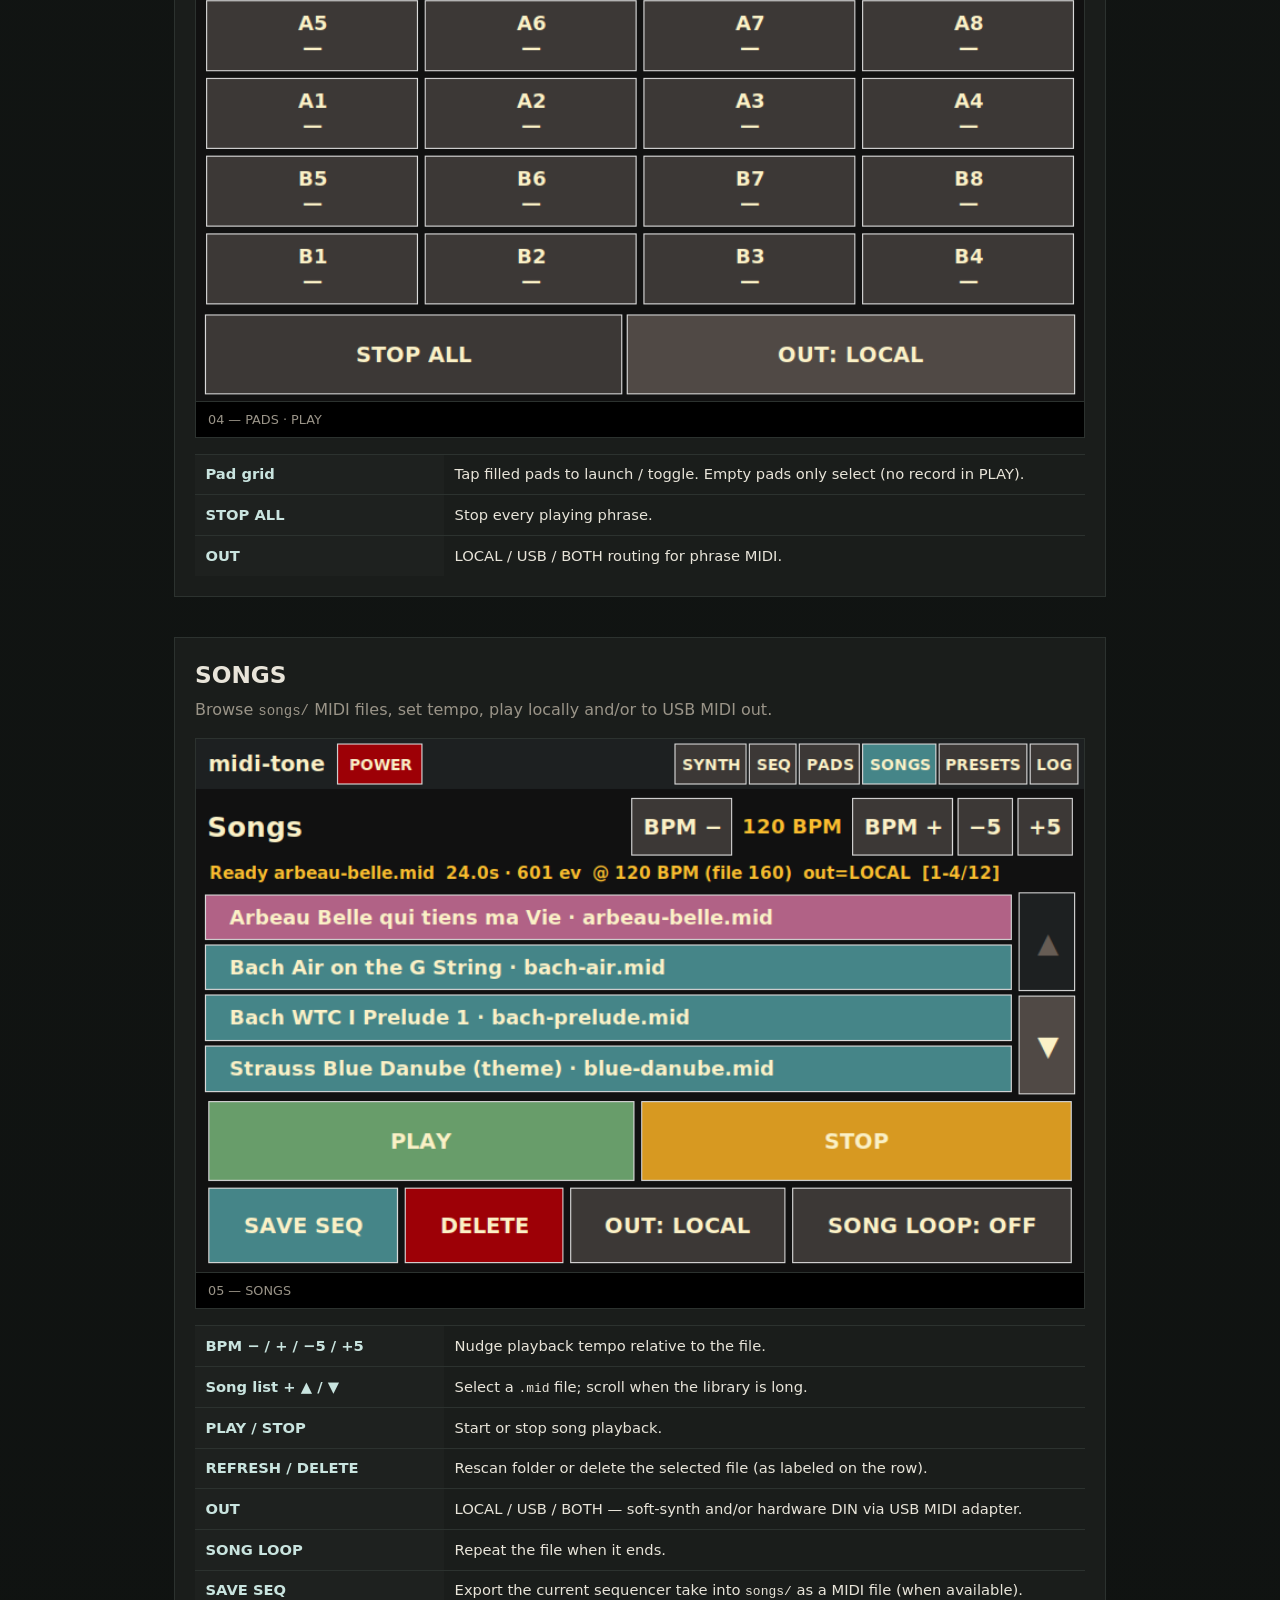
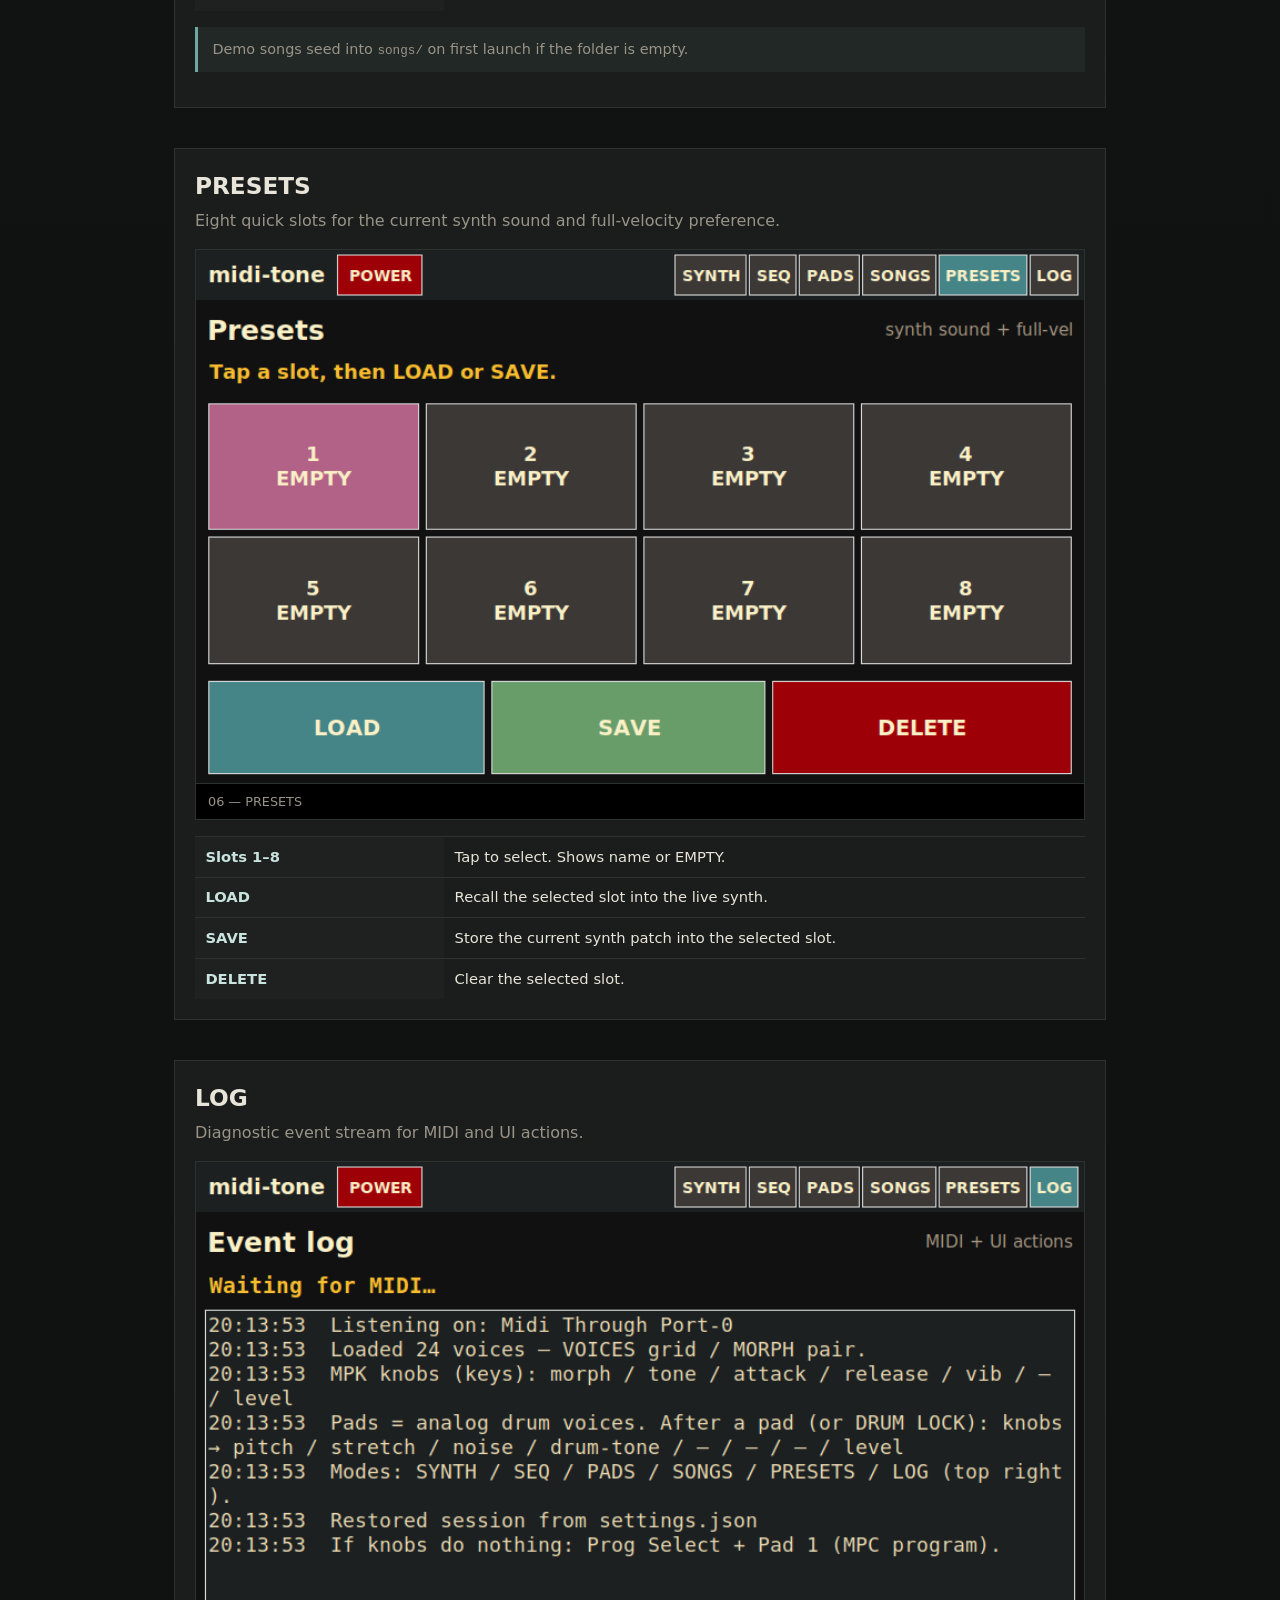
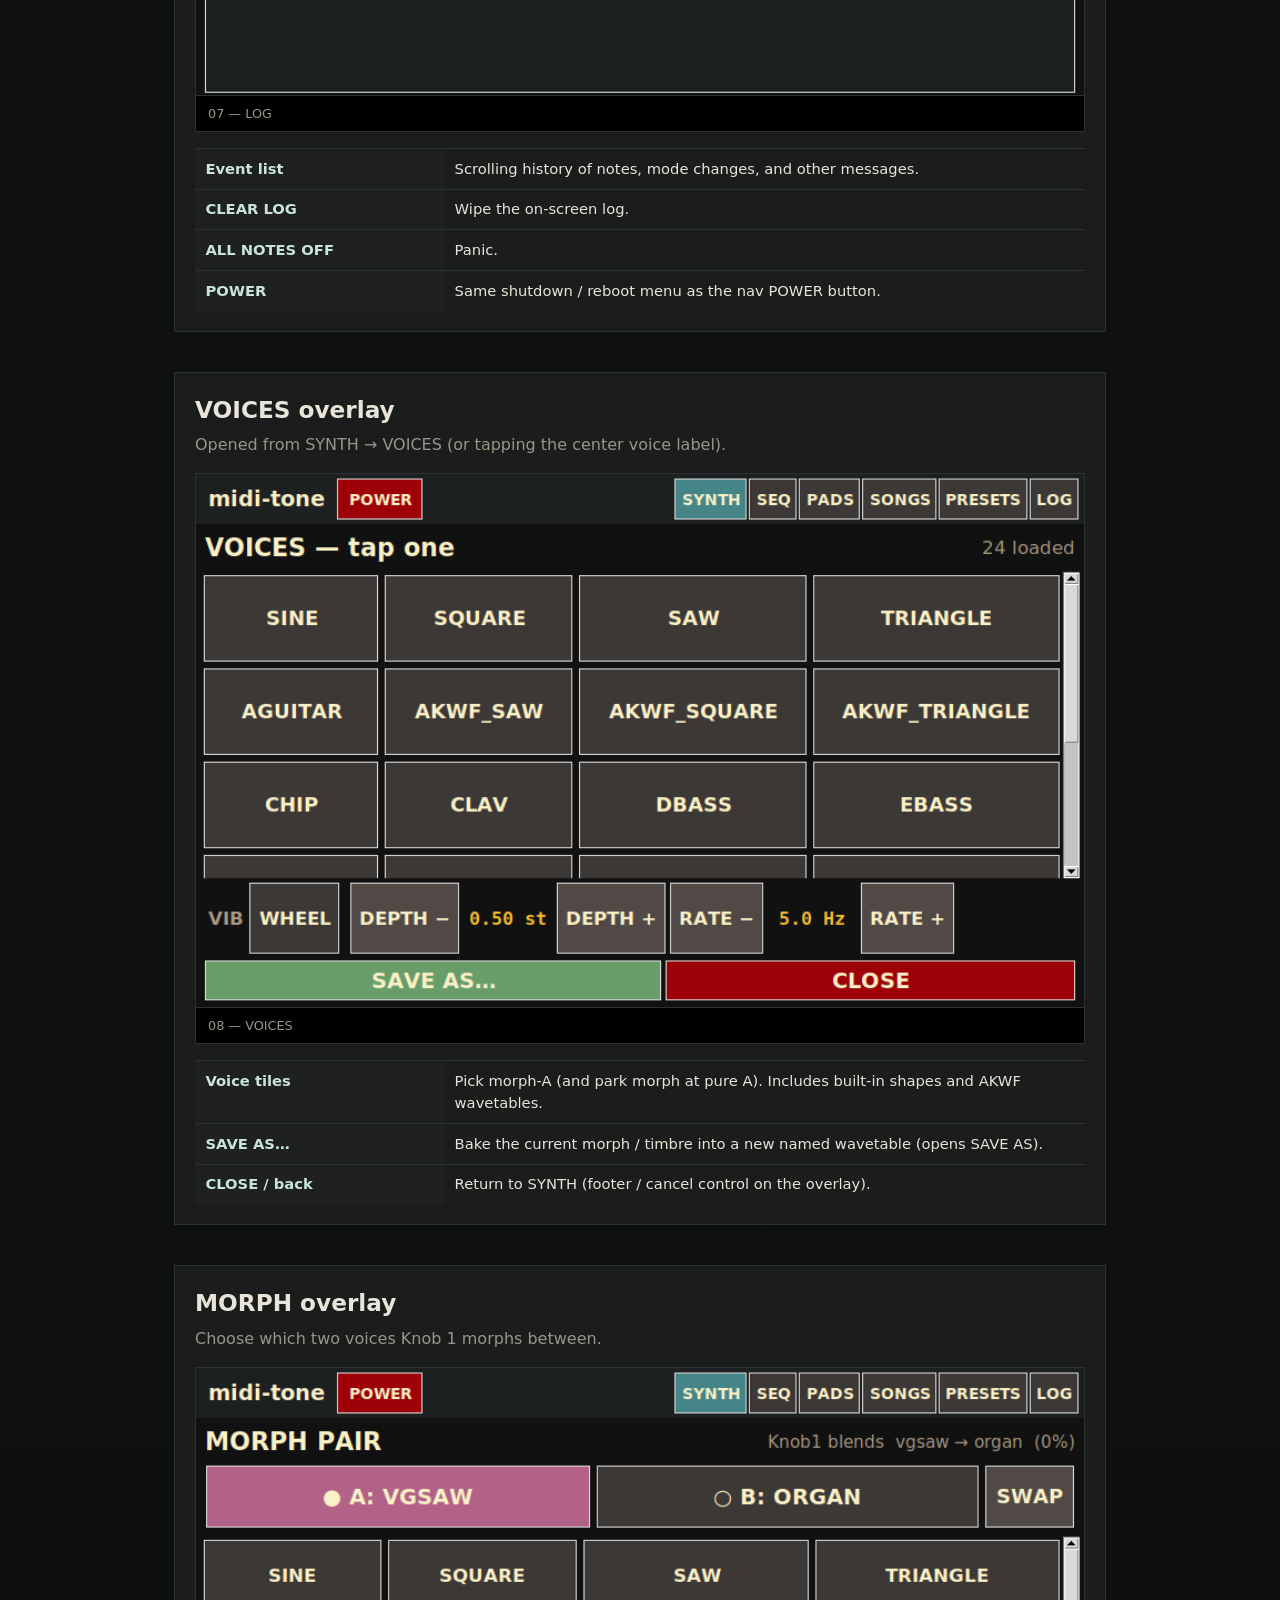
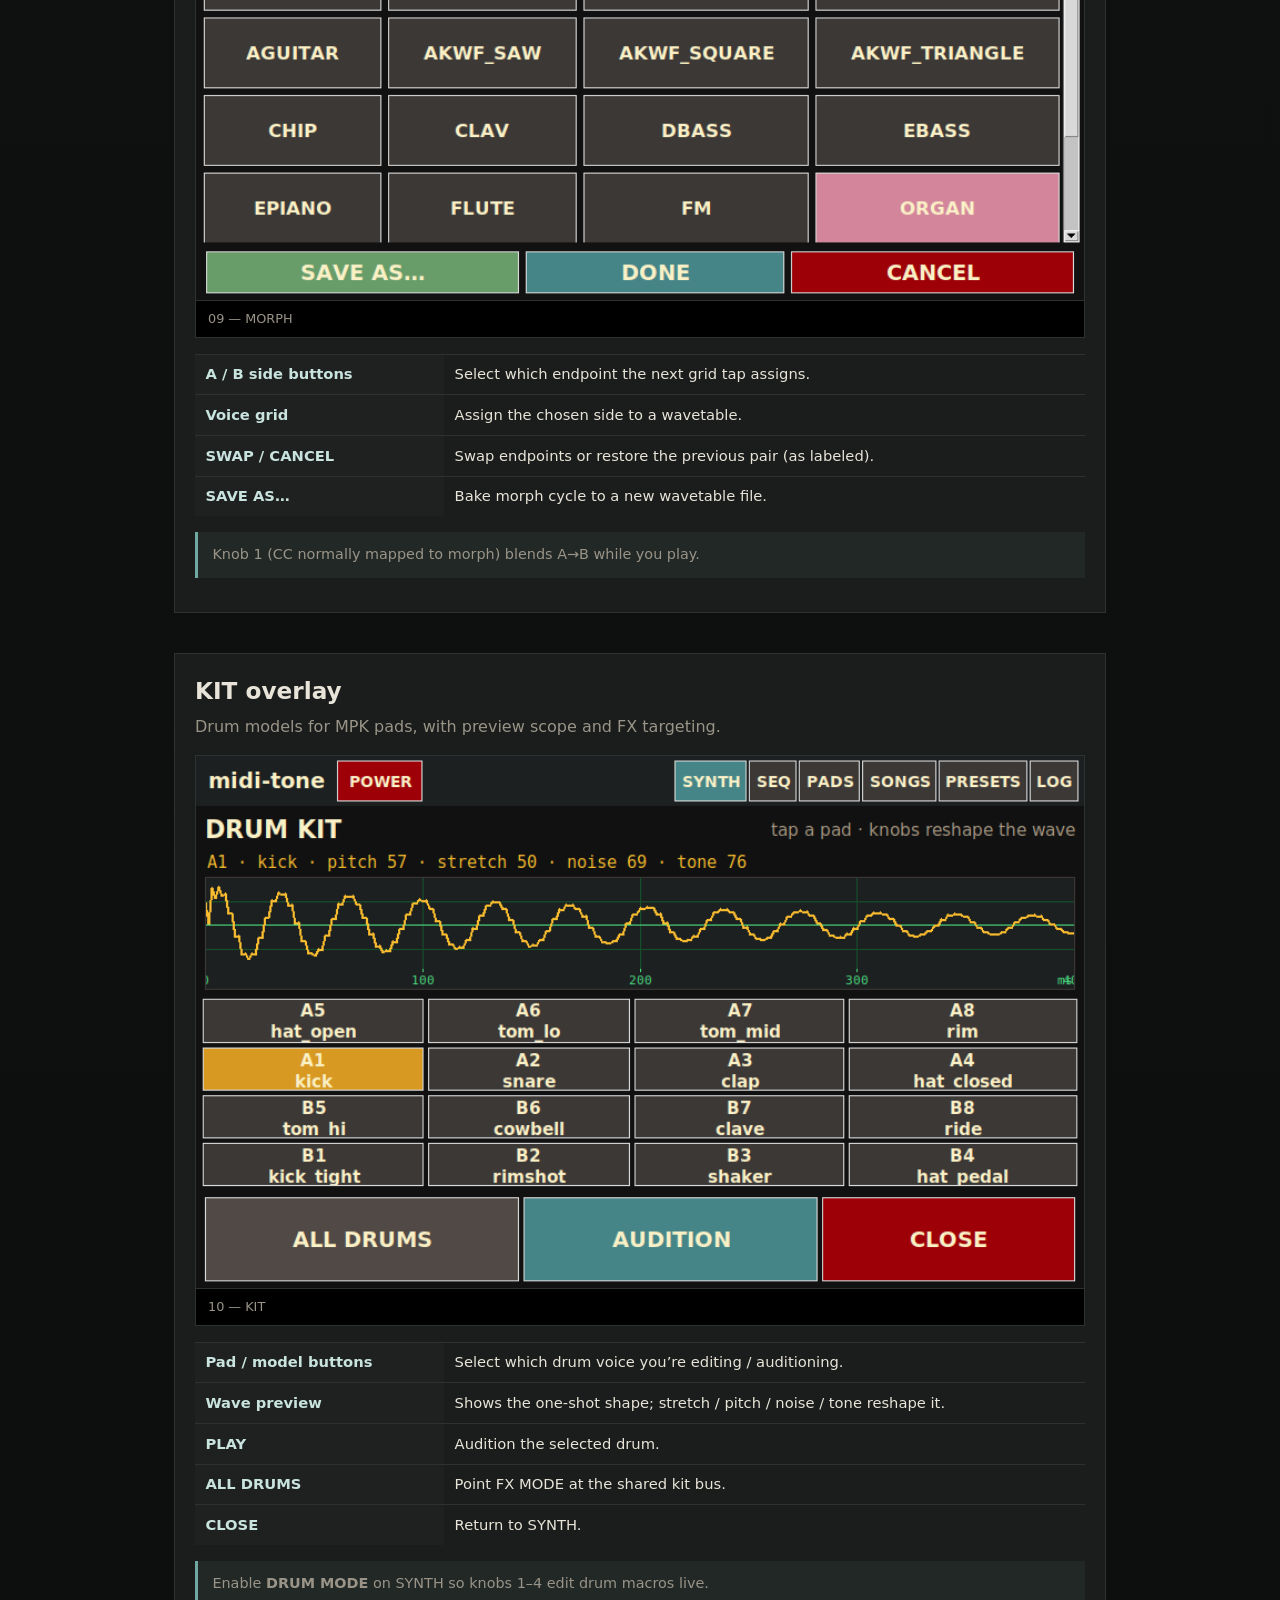
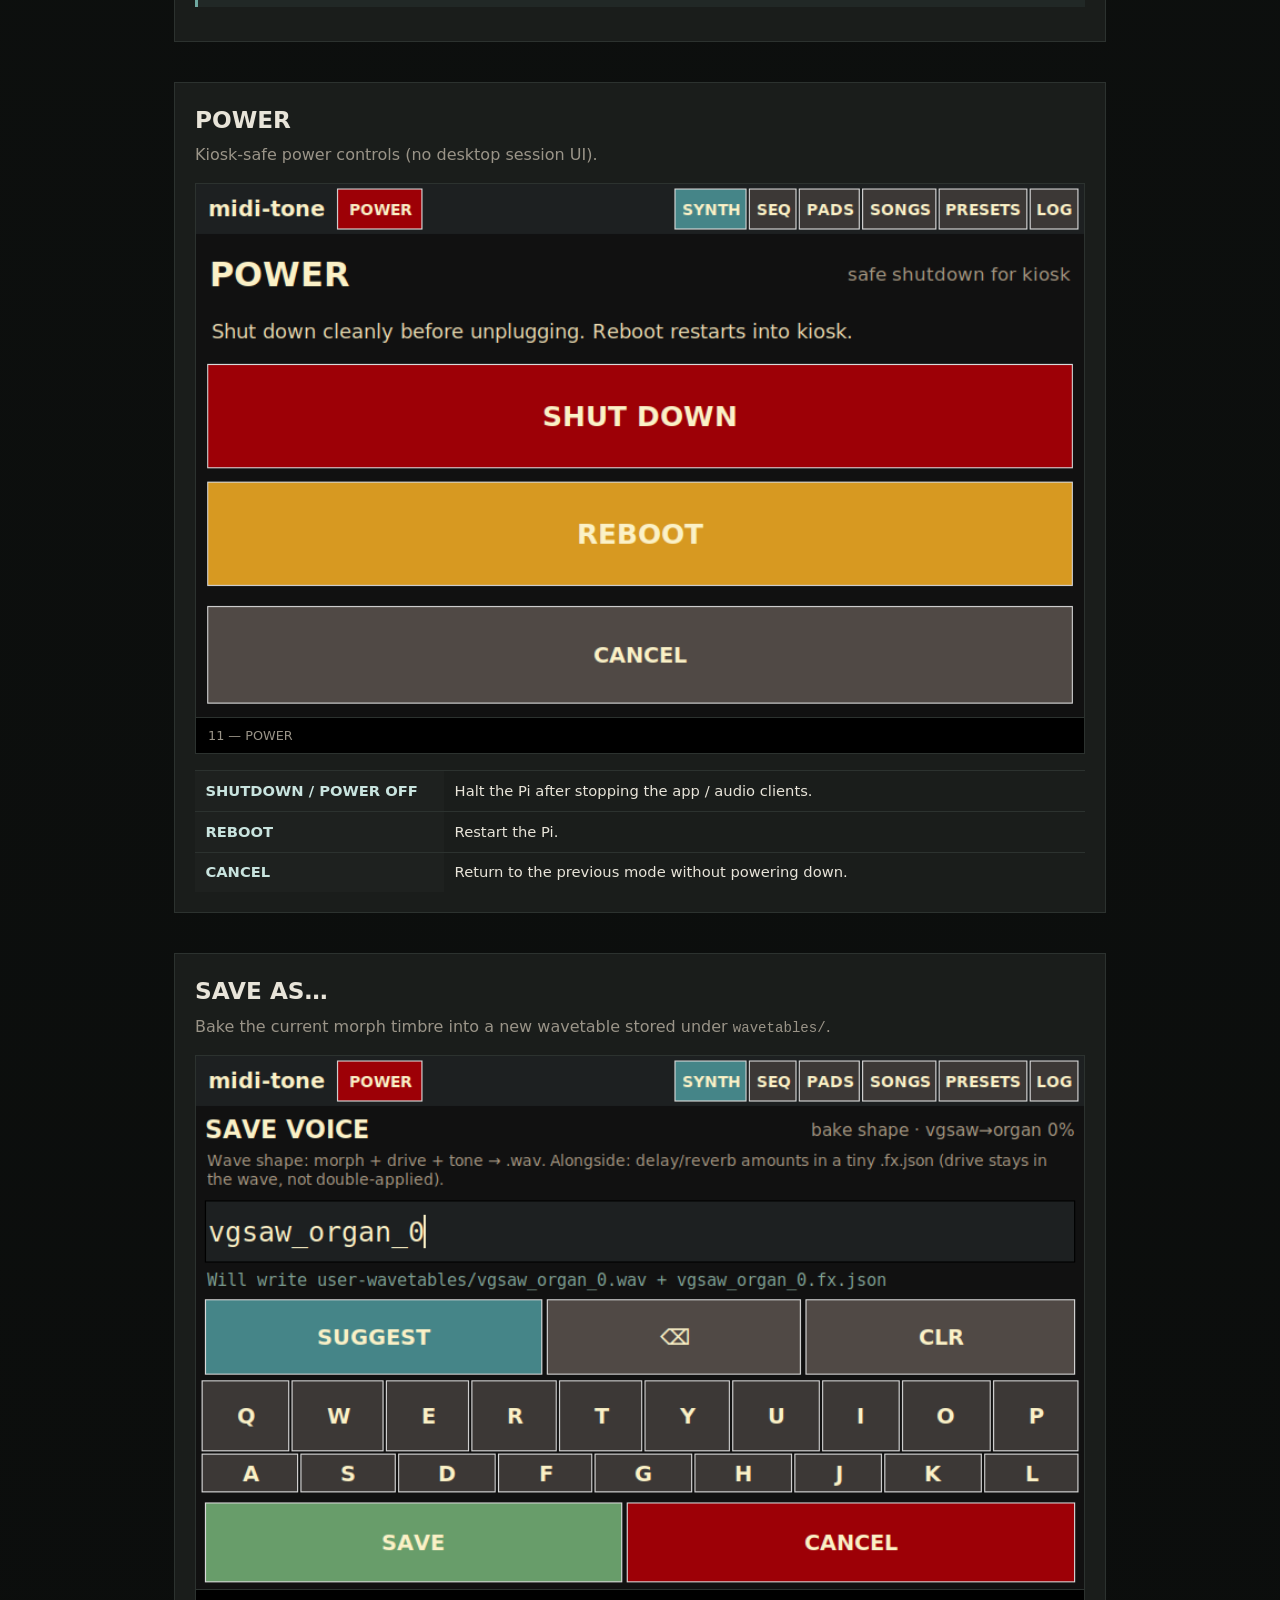
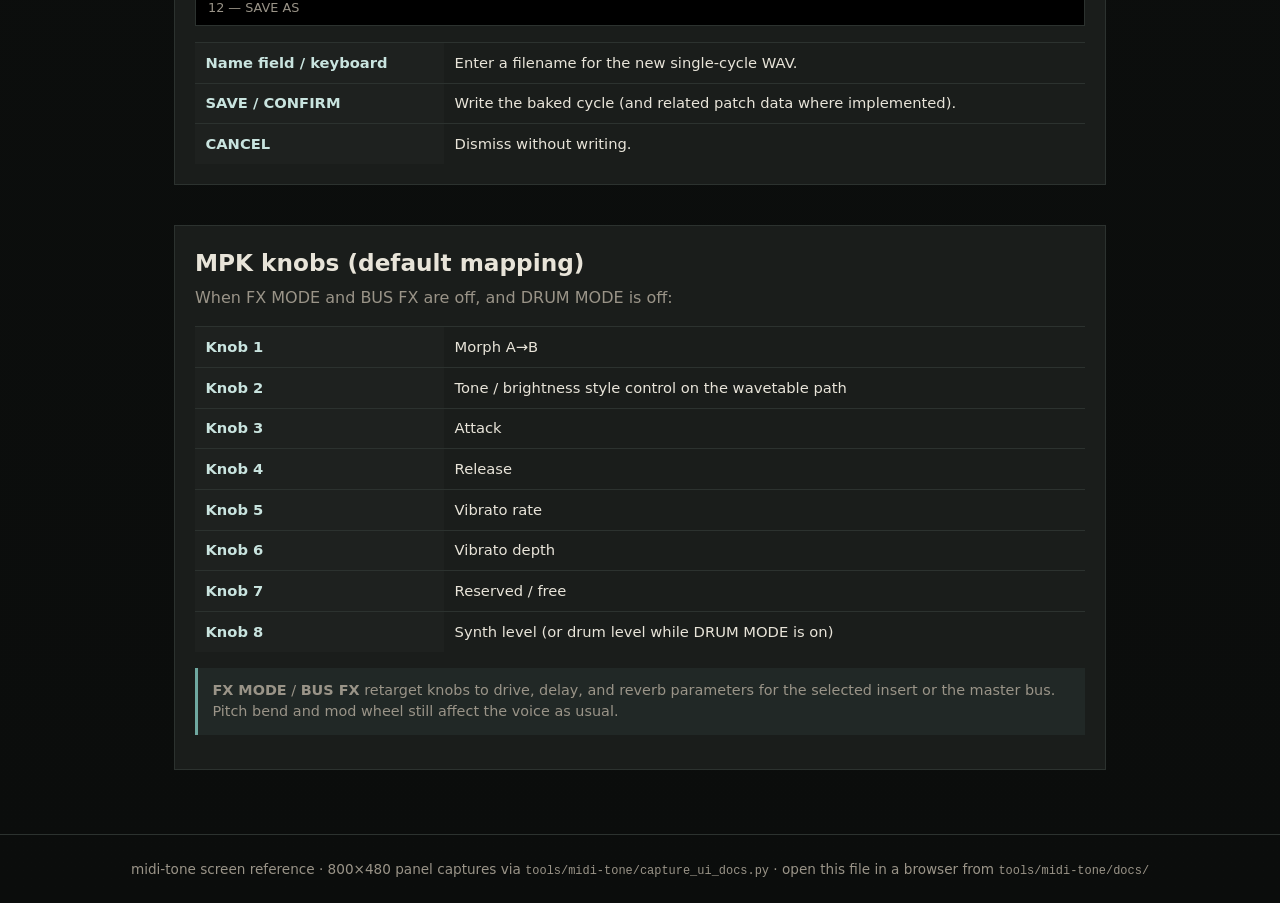
==== commit 6b7caa9e: "Remove capture-methodology note from midi-tone docs. EOF  Co-authored-by: Cursor <cursoragent@cursor" ====
--- a/midi-tone/index.html
+++ b/midi-tone/index.html
@@ -133,7 +133,6 @@
     <h1>midi-tone screen reference</h1>
     <p>
       Touch-first soft-synth / phrase / sequencer UI for the Raspberry Pi panel (800×480).
-      Screenshots captured from the live Tk app at the 800×480 kiosk size (no window chrome).
       Global nav is always along the top: <strong>SYNTH · SEQ · PADS · SONGS · PRESETS · LOG</strong>,
       plus <strong>POWER</strong>.
     </p>
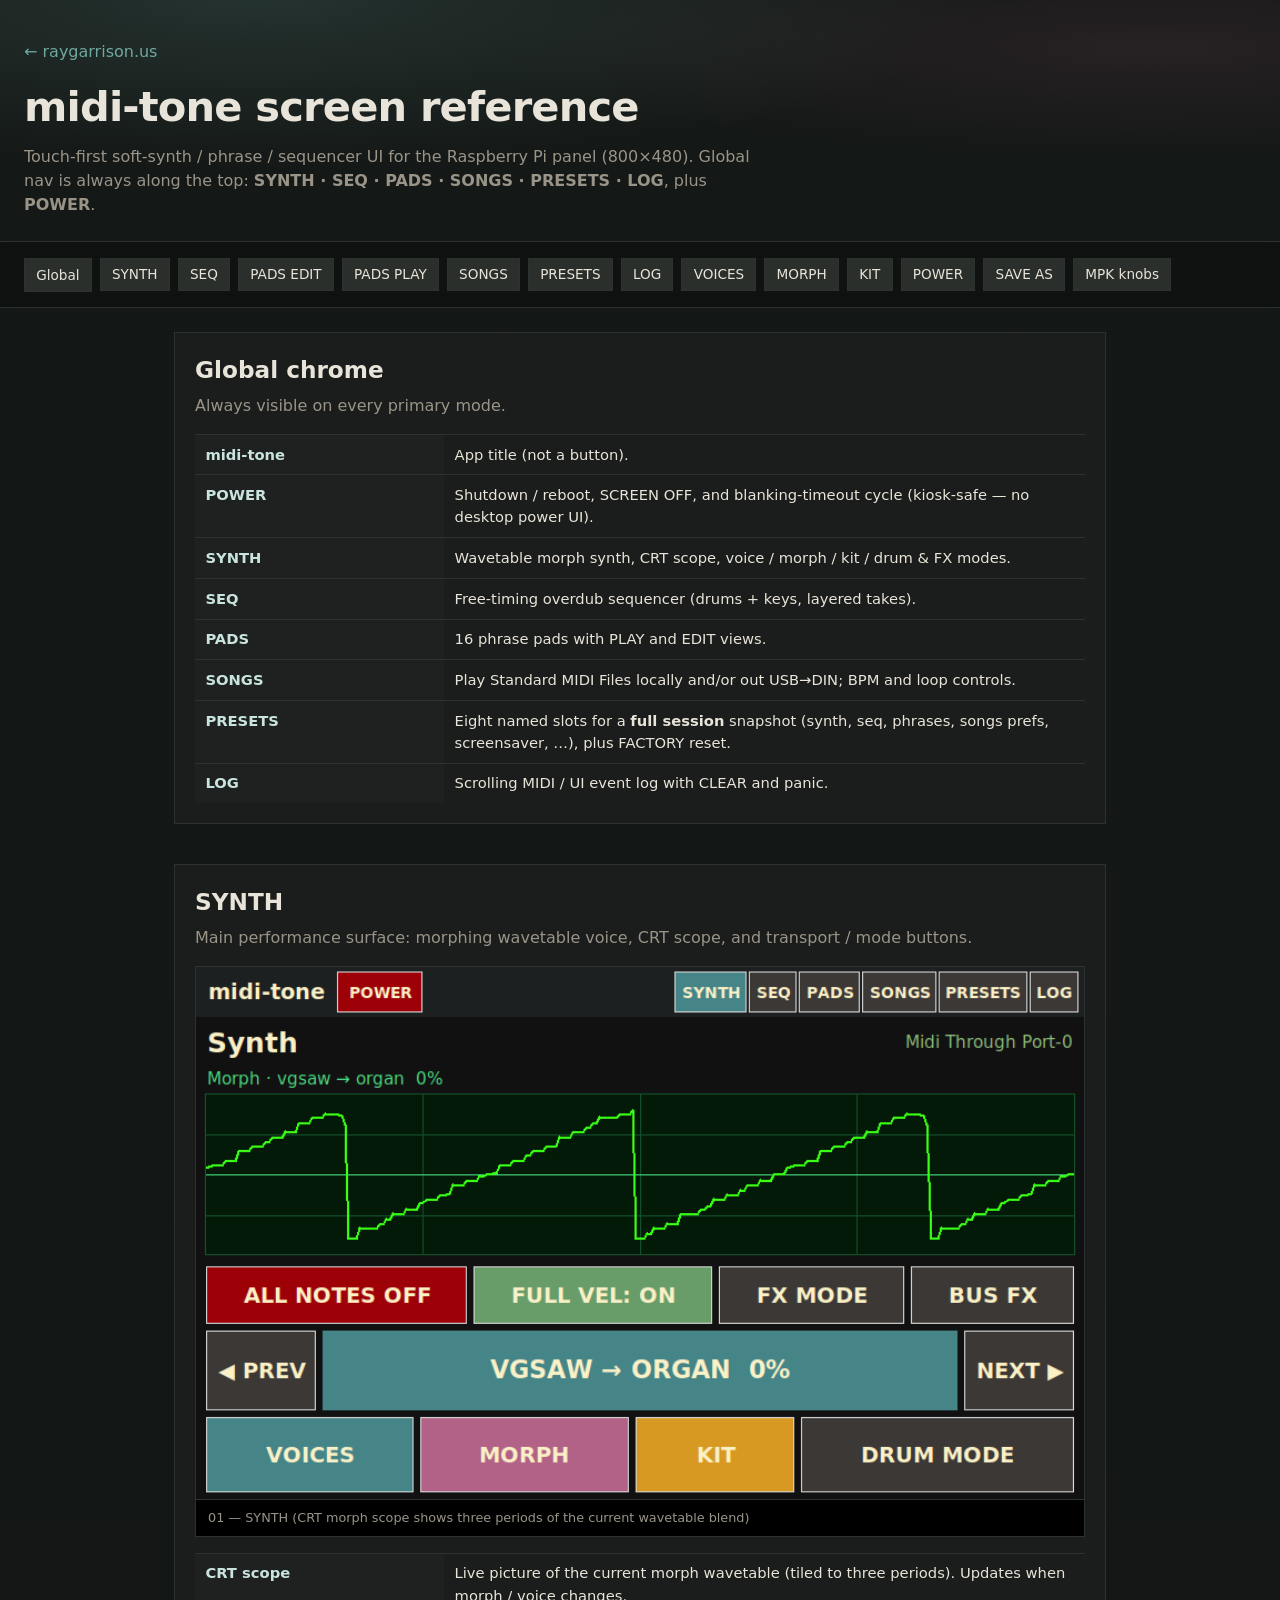
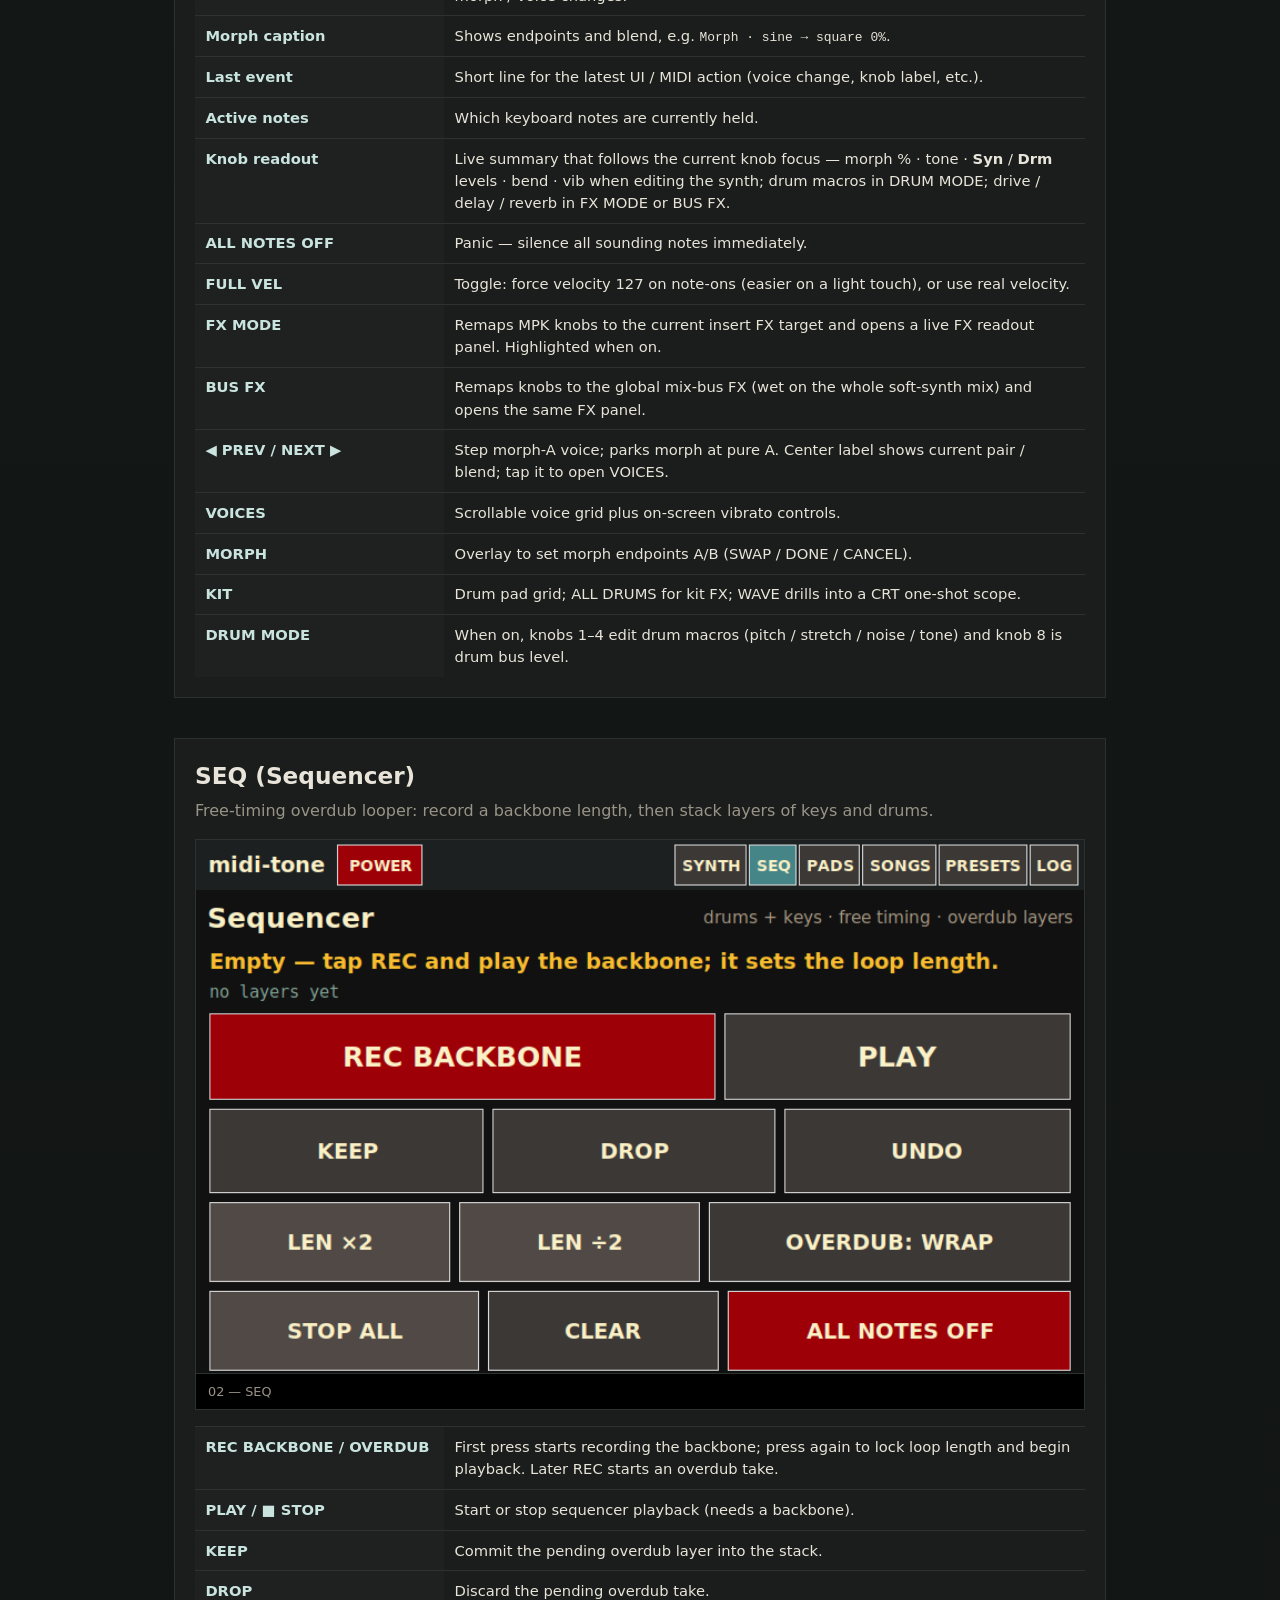
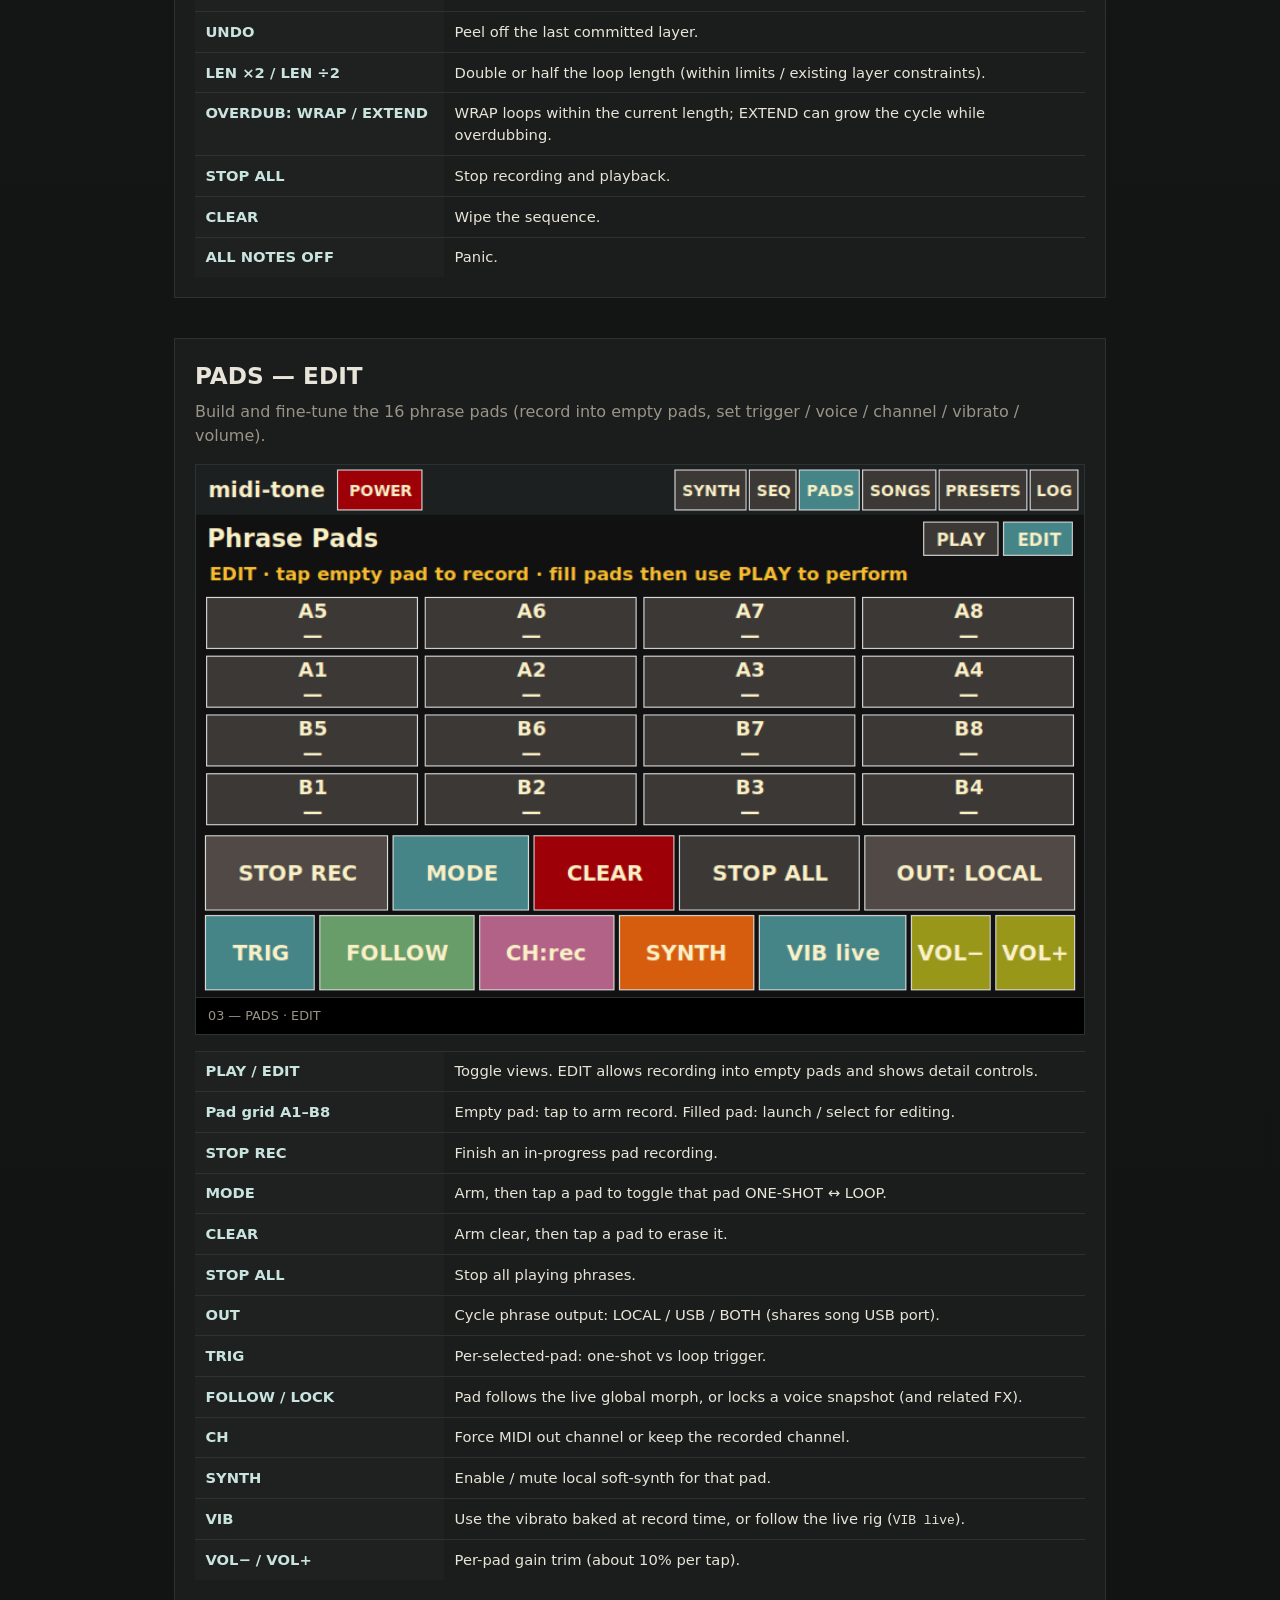
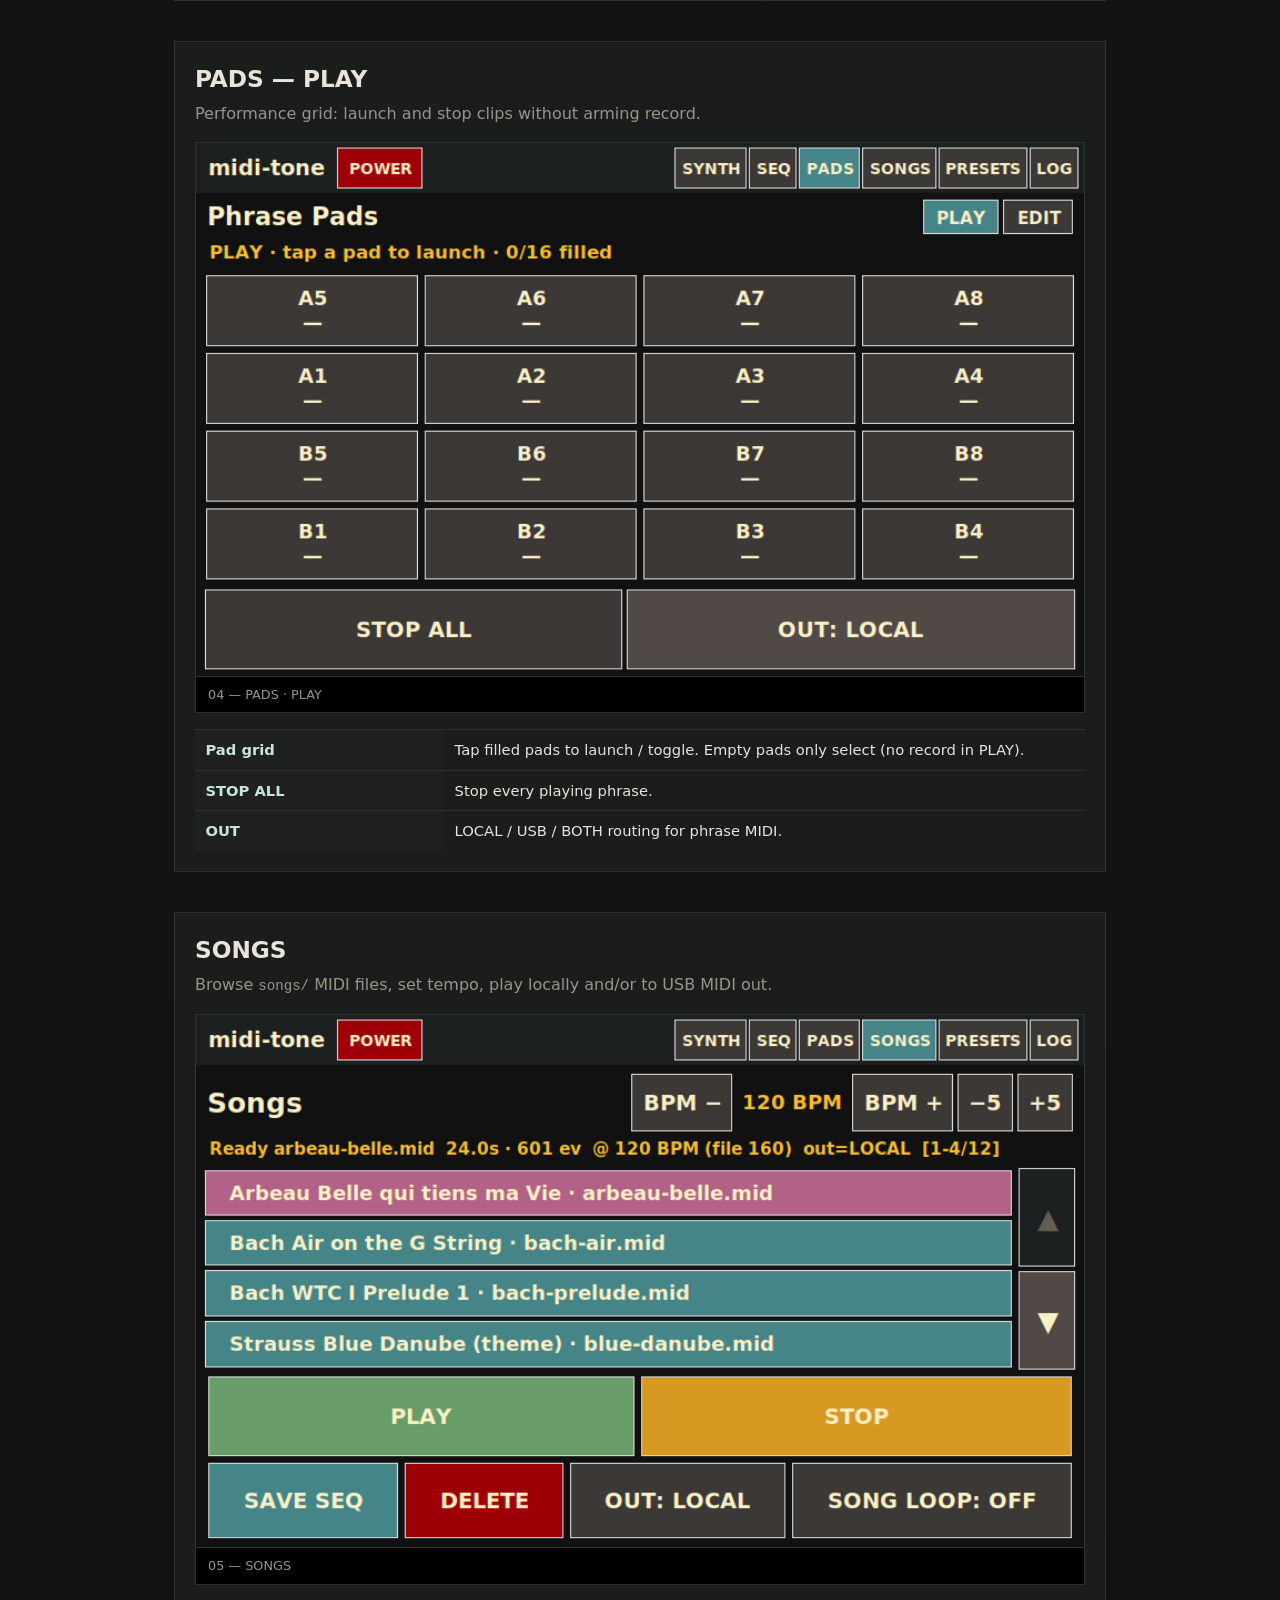
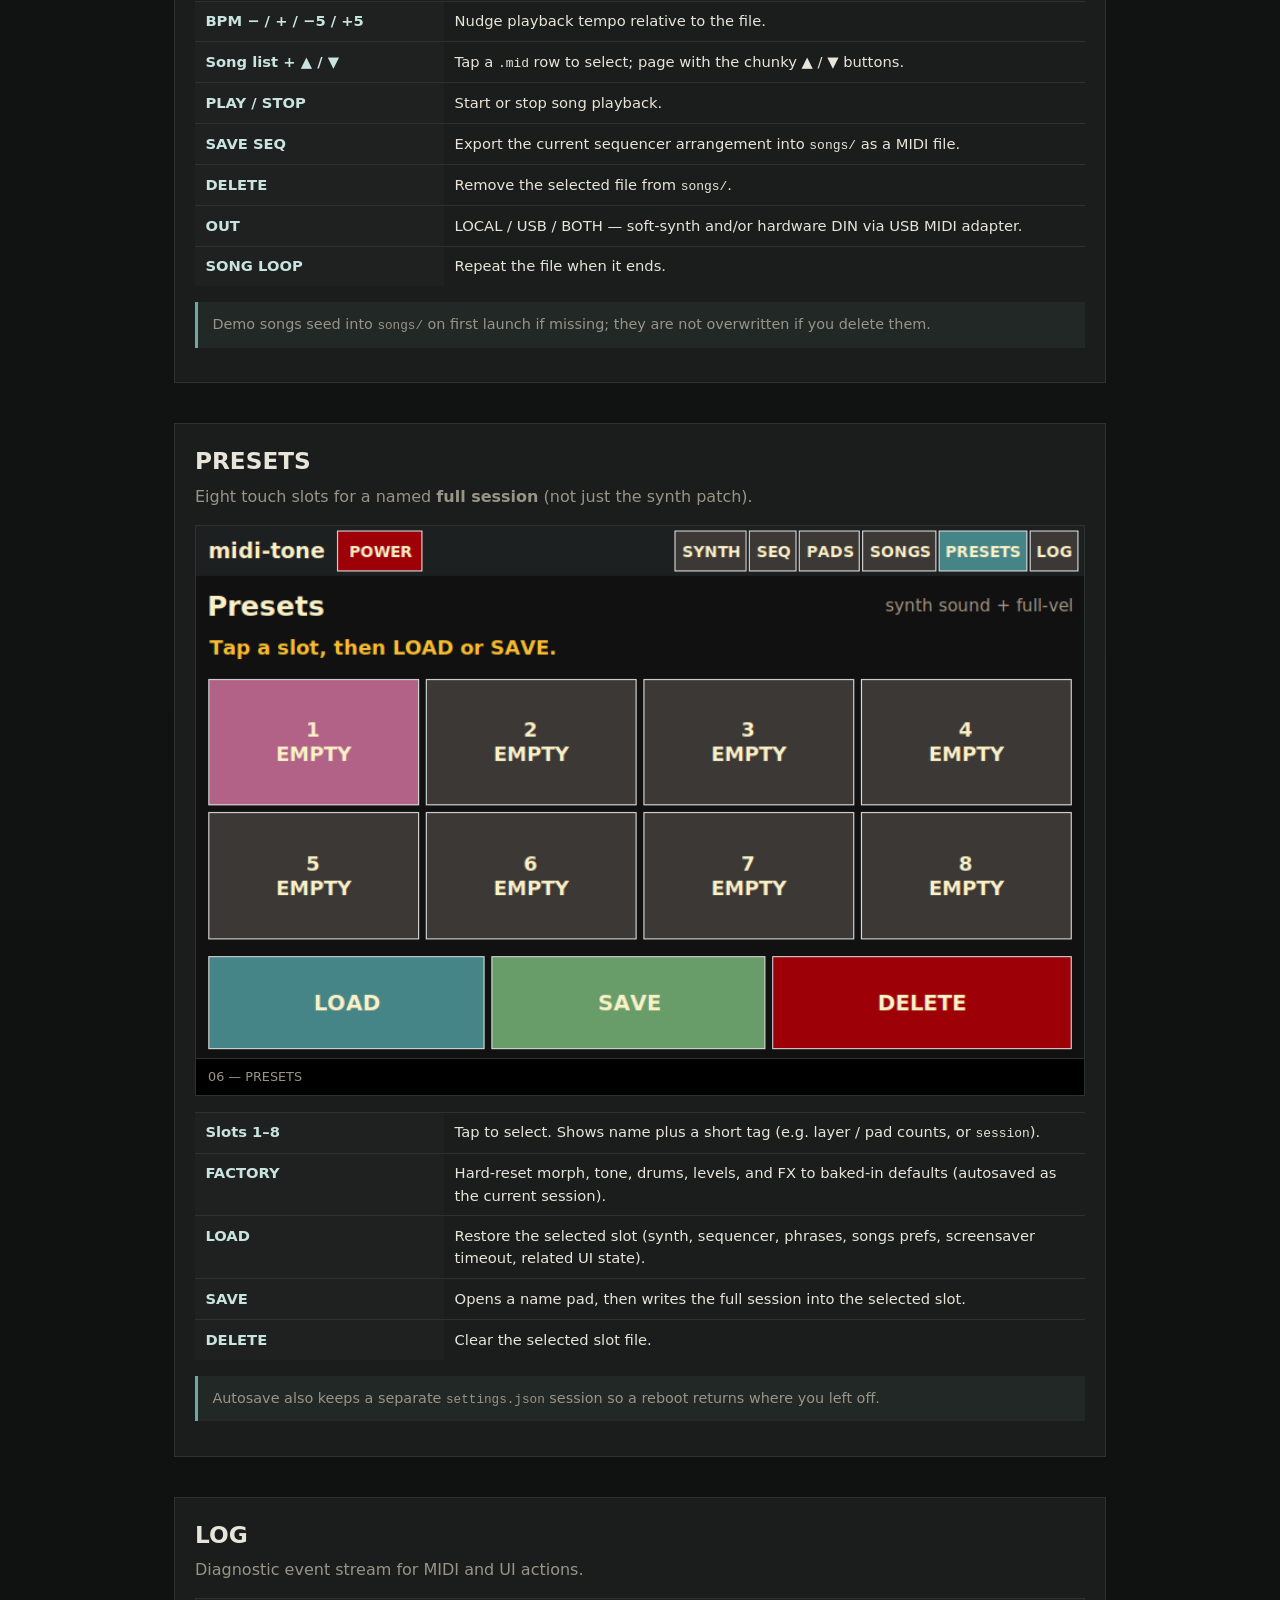
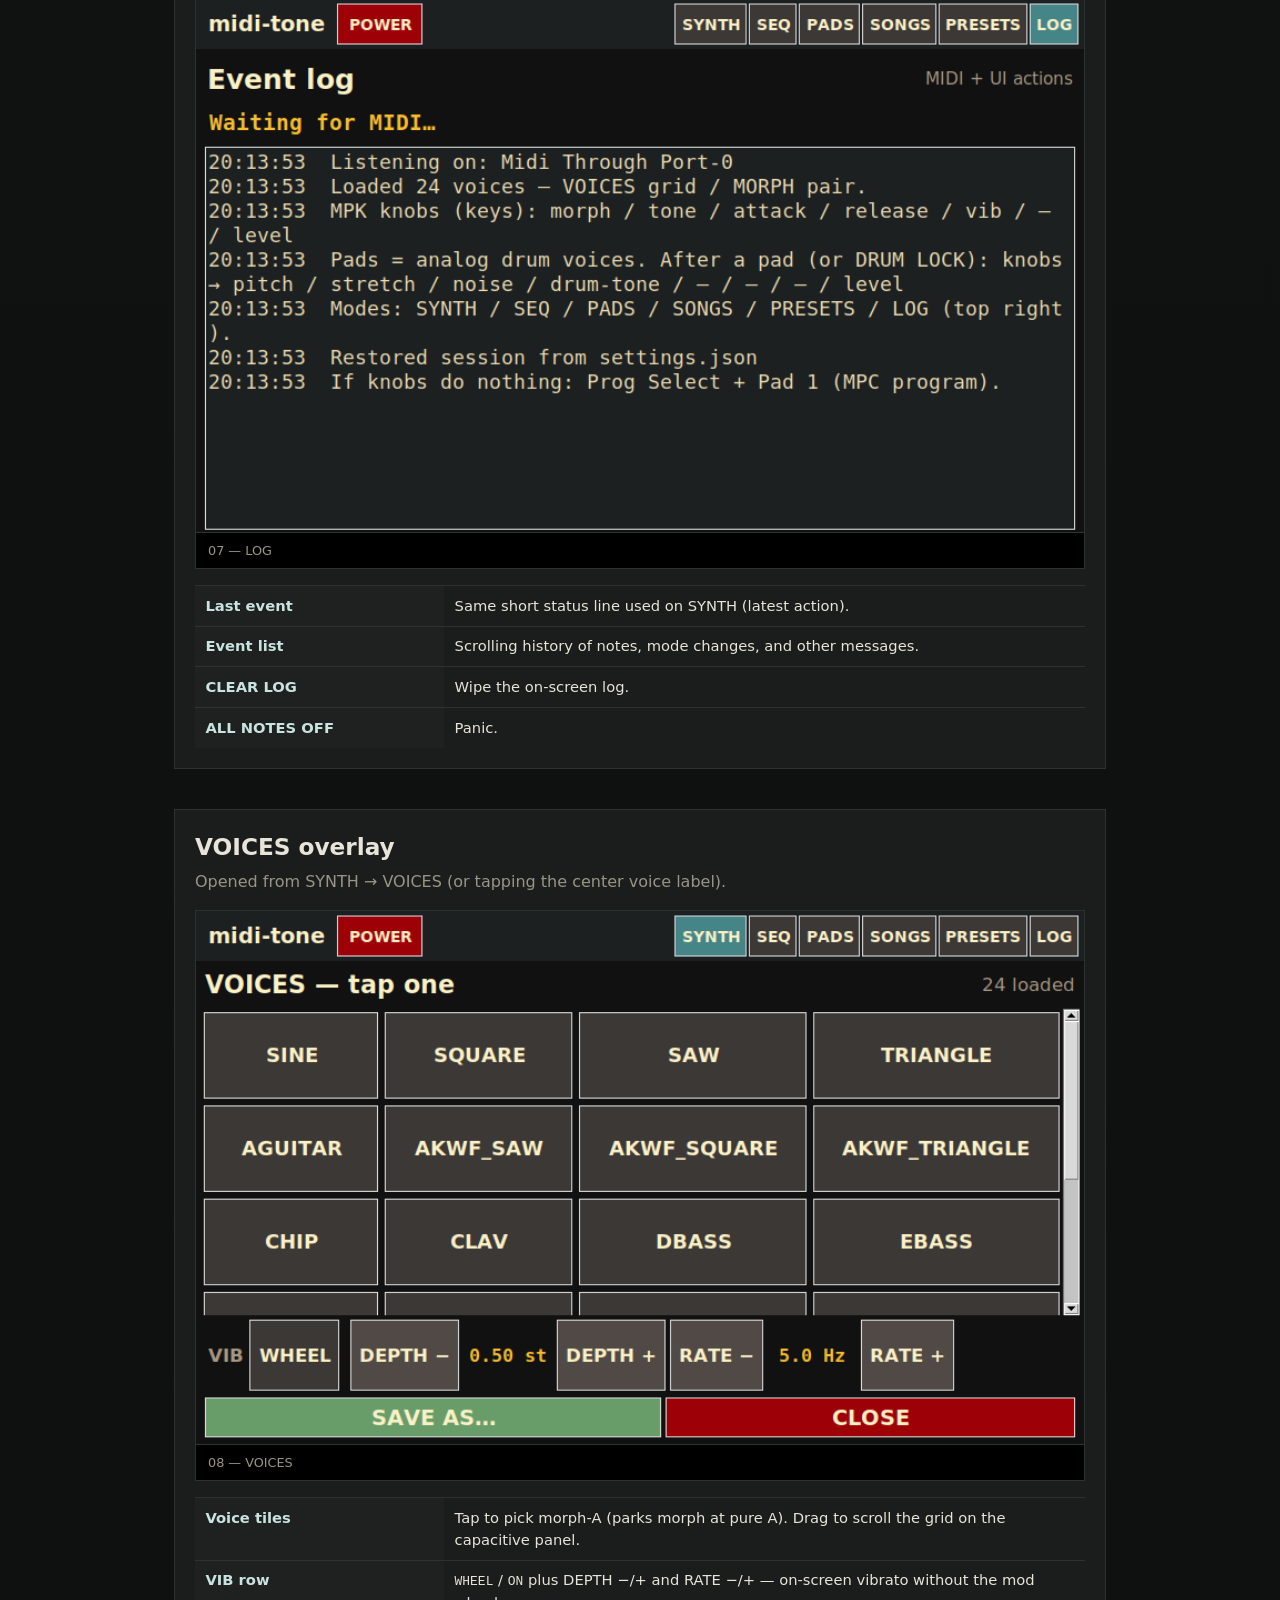
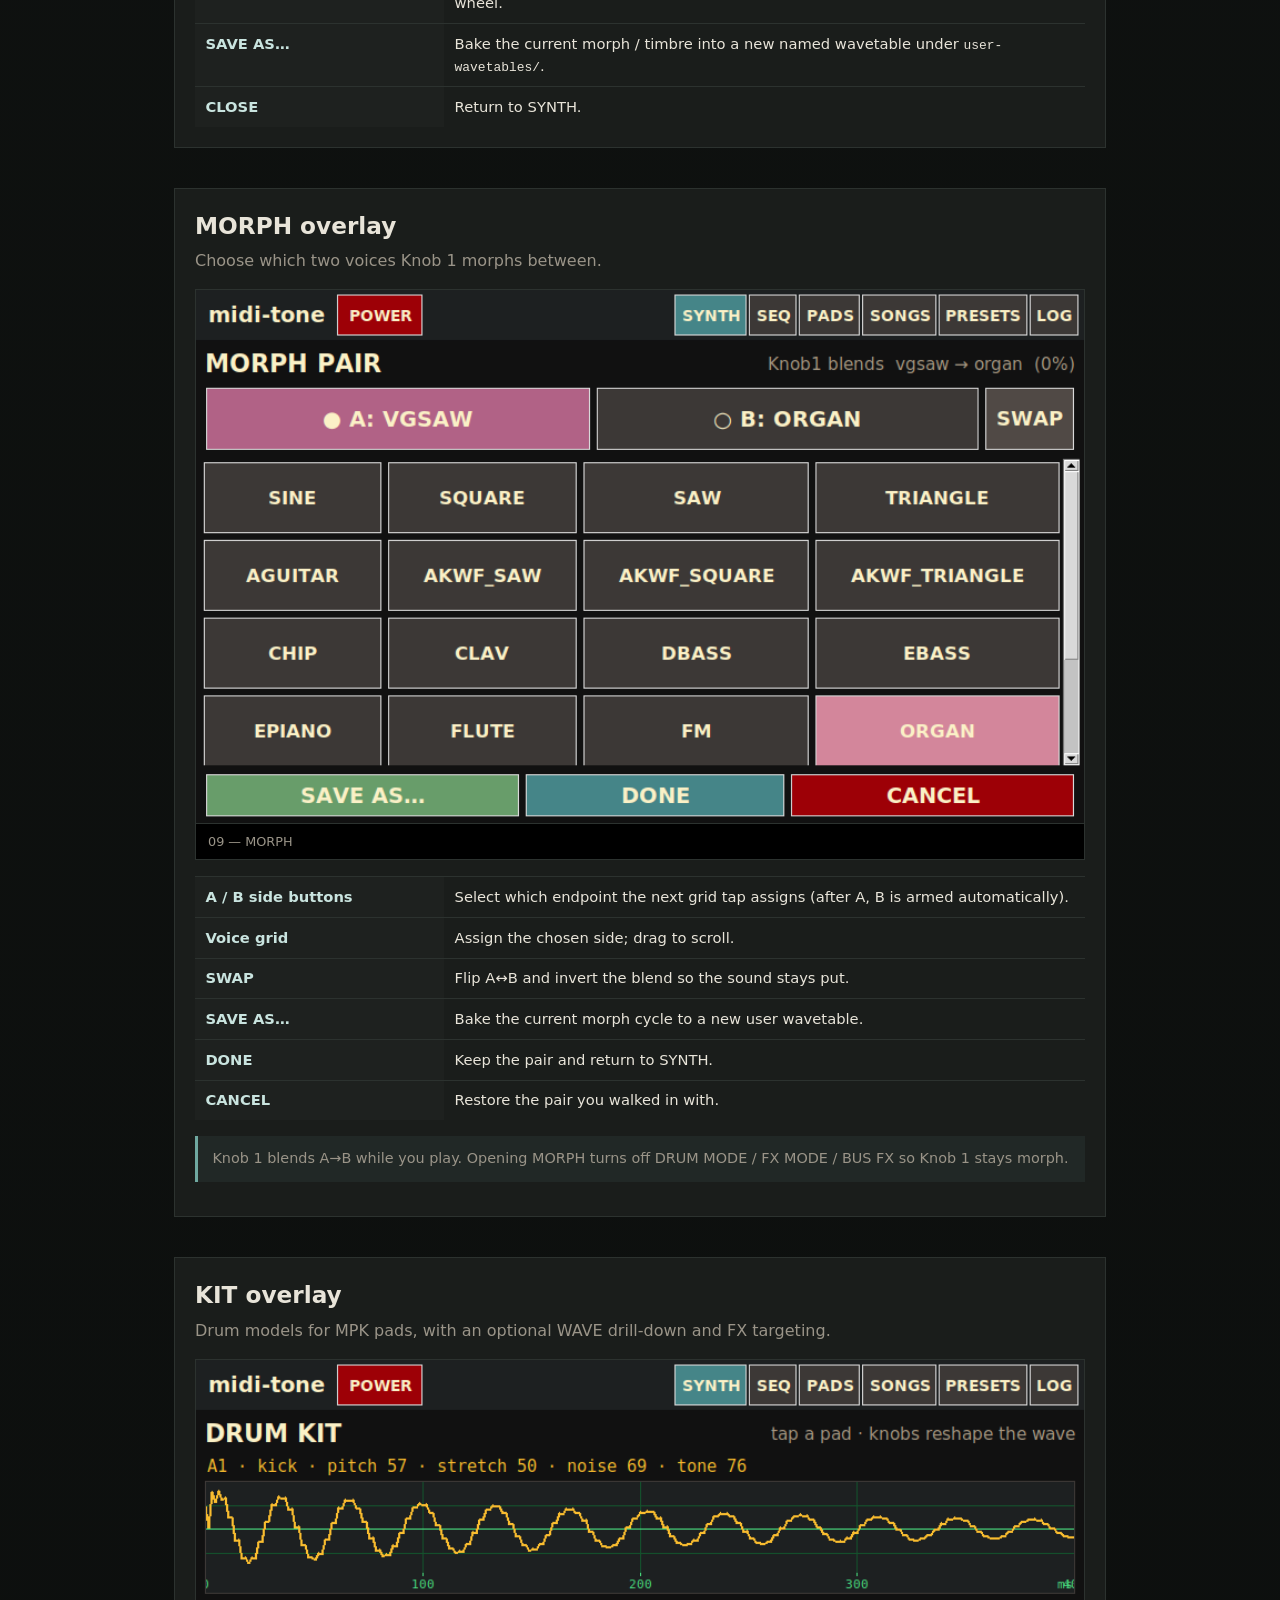
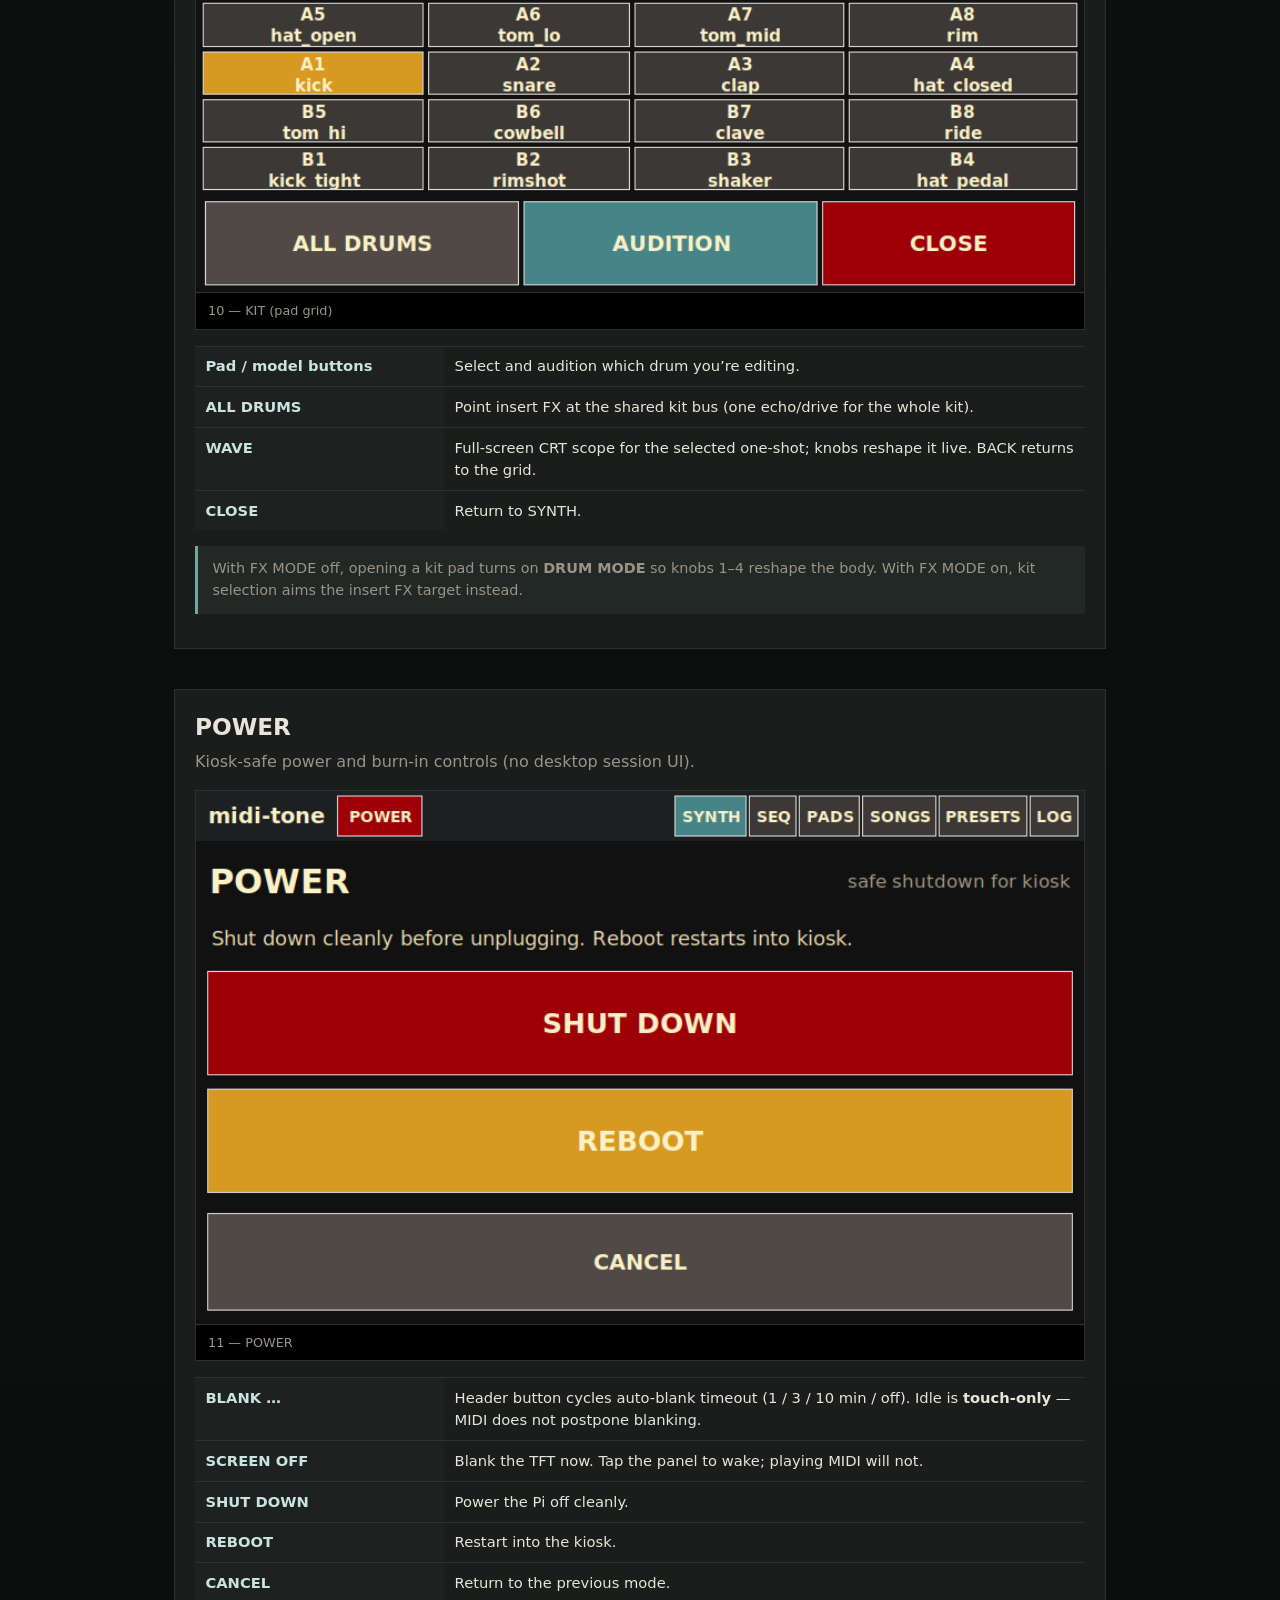
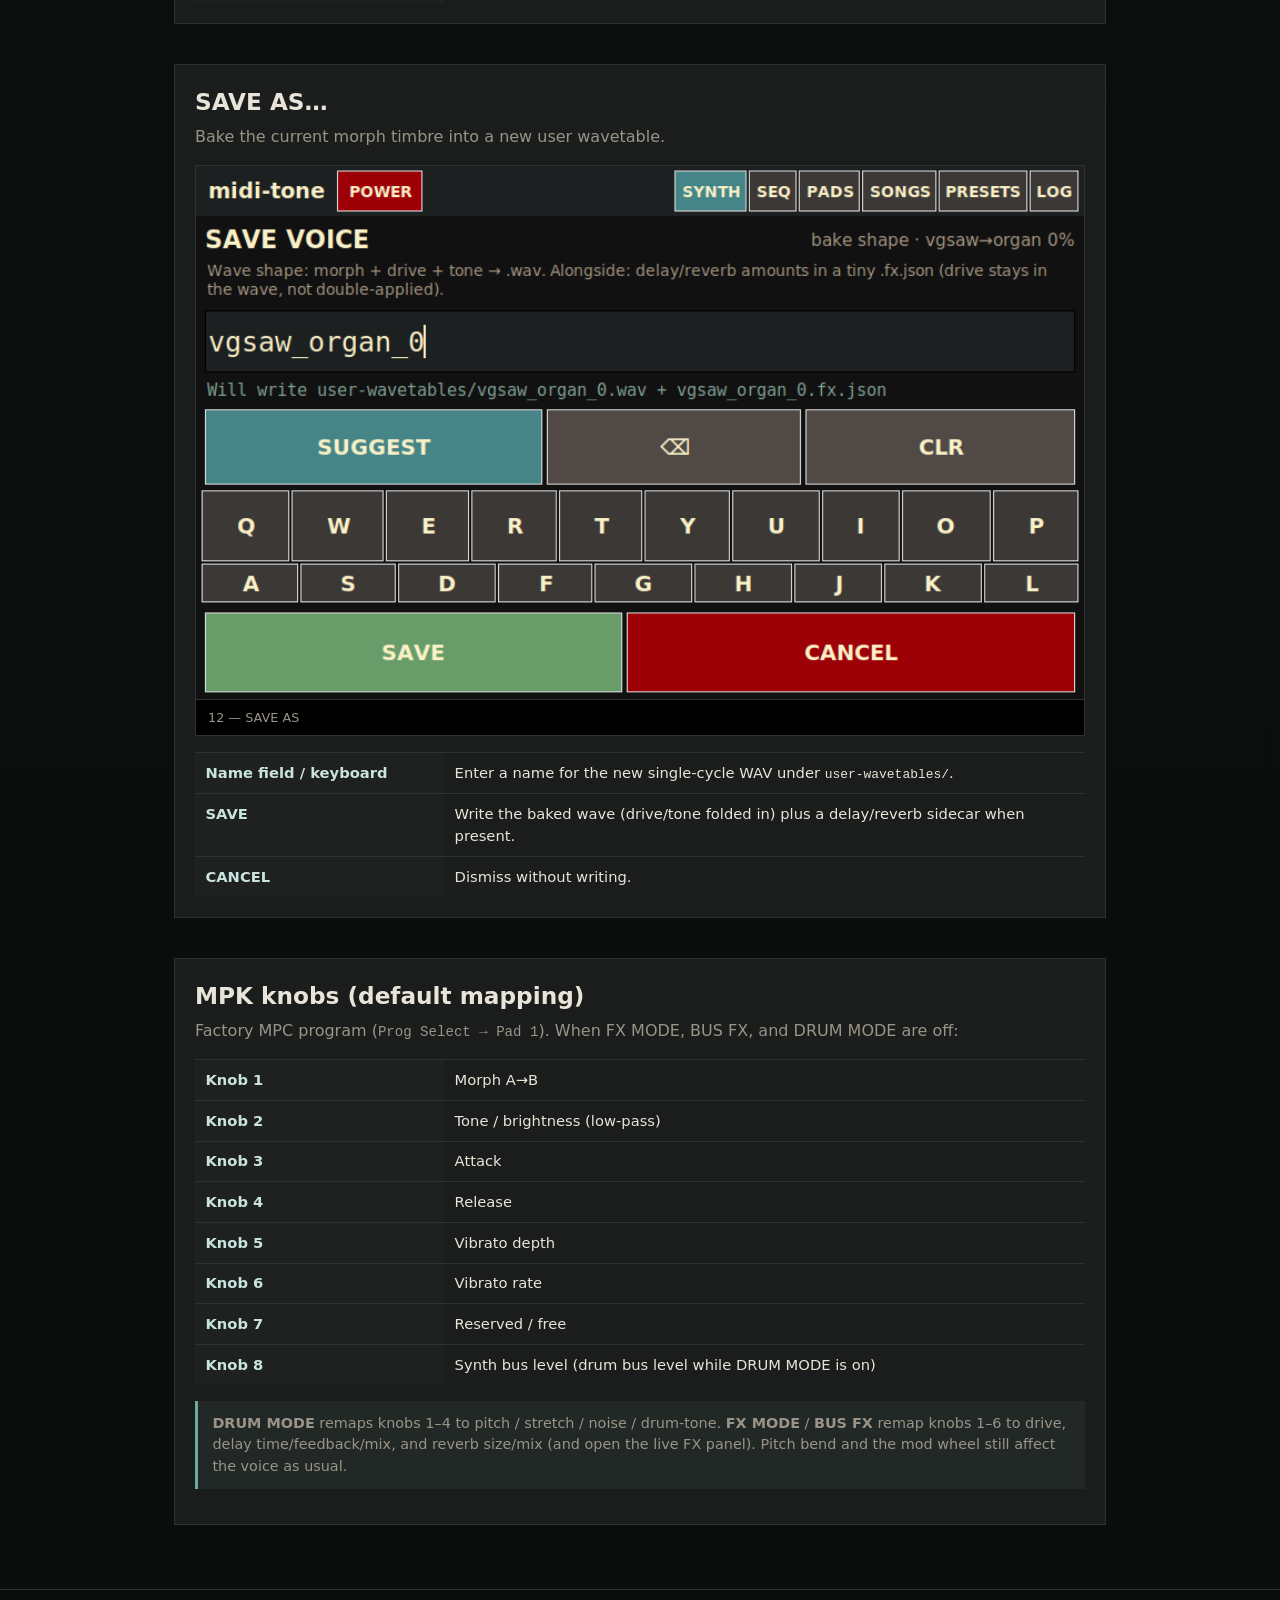
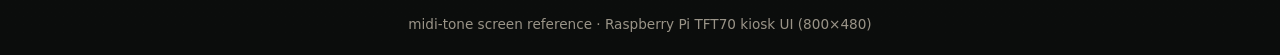
==== commit 46acf3d2: "Refresh midi-tone screen docs to match current UI. Correct presets/session/FACTORY, dual Syn/Drm lev" ====
--- a/midi-tone/index.html
+++ b/midi-tone/index.html
@@ -161,13 +161,13 @@
       <p class="lede">Always visible on every primary mode.</p>
       <table>
         <tr><th>midi-tone</th><td>App title (not a button).</td></tr>
-        <tr><th>POWER</th><td>Opens the shutdown / reboot confirmation screen (safe for kiosk — no desktop power UI).</td></tr>
+        <tr><th>POWER</th><td>Shutdown / reboot, SCREEN OFF, and blanking-timeout cycle (kiosk-safe — no desktop power UI).</td></tr>
         <tr><th>SYNTH</th><td>Wavetable morph synth, CRT scope, voice / morph / kit / drum &amp; FX modes.</td></tr>
         <tr><th>SEQ</th><td>Free-timing overdub sequencer (drums + keys, layered takes).</td></tr>
         <tr><th>PADS</th><td>16 phrase pads with PLAY and EDIT views.</td></tr>
         <tr><th>SONGS</th><td>Play Standard MIDI Files locally and/or out USB→DIN; BPM and loop controls.</td></tr>
-        <tr><th>PRESETS</th><td>Eight slots for saving / loading synth sound + full-velocity preference.</td></tr>
-        <tr><th>LOG</th><td>Scrolling MIDI / UI event log and panic / power shortcuts.</td></tr>
+        <tr><th>PRESETS</th><td>Eight named slots for a <strong>full session</strong> snapshot (synth, seq, phrases, songs prefs, screensaver, …), plus FACTORY reset.</td></tr>
+        <tr><th>LOG</th><td>Scrolling MIDI / UI event log with CLEAR and panic.</td></tr>
       </table>
     </section>
 
@@ -180,17 +180,19 @@
       </figure>
       <table>
         <tr><th>CRT scope</th><td>Live picture of the current morph wavetable (tiled to three periods). Updates when morph / voice changes.</td></tr>
-        <tr><th>Morph caption</th><td>Shows endpoints and blend, e.g. <code>Morph · sine → square 0%</code>.</td></tr>
-        <tr><th>Status lines</th><td>Last MIDI event, active notes, and knob summary (morph / tone / level / bend / vib).</td></tr>
+        <tr><th>Morph caption</th><td>Shows endpoints and blend, e.g. <code>Morph · sine → square  0%</code>.</td></tr>
+        <tr><th>Last event</th><td>Short line for the latest UI / MIDI action (voice change, knob label, etc.).</td></tr>
+        <tr><th>Active notes</th><td>Which keyboard notes are currently held.</td></tr>
+        <tr><th>Knob readout</th><td>Live summary that follows the current knob focus — morph % · tone · <strong>Syn</strong> / <strong>Drm</strong> levels · bend · vib when editing the synth; drum macros in DRUM MODE; drive / delay / reverb in FX MODE or BUS FX.</td></tr>
         <tr><th>ALL NOTES OFF</th><td>Panic — silence all sounding notes immediately.</td></tr>
         <tr><th>FULL VEL</th><td>Toggle: force velocity 127 on note-ons (easier on a light touch), or use real velocity.</td></tr>
-        <tr><th>FX MODE</th><td>Remaps MPK knobs to the current insert FX target (per-voice or per-drum). Highlighted when on.</td></tr>
-        <tr><th>BUS FX</th><td>Remaps knobs to the global mix-bus FX (wet on the whole soft-synth mix).</td></tr>
+        <tr><th>FX MODE</th><td>Remaps MPK knobs to the current insert FX target and opens a live FX readout panel. Highlighted when on.</td></tr>
+        <tr><th>BUS FX</th><td>Remaps knobs to the global mix-bus FX (wet on the whole soft-synth mix) and opens the same FX panel.</td></tr>
         <tr><th>◀ PREV / NEXT ▶</th><td>Step morph-A voice; parks morph at pure A. Center label shows current pair / blend; tap it to open VOICES.</td></tr>
-        <tr><th>VOICES</th><td>Full voice grid overlay to pick morph-A (and related actions).</td></tr>
-        <tr><th>MORPH</th><td>Overlay to set morph endpoints A/B and related options.</td></tr>
-        <tr><th>KIT</th><td>Drum kit explorer — pick a pad model, audition, and aim FX at drums.</td></tr>
-        <tr><th>DRUM MODE</th><td>When on, knobs 1–4 edit drum macros (pitch / stretch / noise / tone) and knob 8 is drum level.</td></tr>
+        <tr><th>VOICES</th><td>Scrollable voice grid plus on-screen vibrato controls.</td></tr>
+        <tr><th>MORPH</th><td>Overlay to set morph endpoints A/B (SWAP / DONE / CANCEL).</td></tr>
+        <tr><th>KIT</th><td>Drum pad grid; ALL DRUMS for kit FX; WAVE drills into a CRT one-shot scope.</td></tr>
+        <tr><th>DRUM MODE</th><td>When on, knobs 1–4 edit drum macros (pitch / stretch / noise / tone) and knob 8 is drum bus level.</td></tr>
       </table>
     </section>
 
@@ -217,7 +219,7 @@
 
     <section class="screen" id="pads-edit">
       <h2>PADS — EDIT</h2>
-      <p class="lede">Build and fine-tune the 16 phrase pads (record into empty pads, set trigger / voice / channel).</p>
+      <p class="lede">Build and fine-tune the 16 phrase pads (record into empty pads, set trigger / voice / channel / vibrato / volume).</p>
       <figure>
         <img src="screens/03-pads-edit.png" alt="PADS EDIT view" width="800" height="480" />
         <figcaption>03 — PADS · EDIT</figcaption>
@@ -226,14 +228,16 @@
         <tr><th>PLAY / EDIT</th><td>Toggle views. EDIT allows recording into empty pads and shows detail controls.</td></tr>
         <tr><th>Pad grid A1–B8</th><td>Empty pad: tap to arm record. Filled pad: launch / select for editing.</td></tr>
         <tr><th>STOP REC</th><td>Finish an in-progress pad recording.</td></tr>
-        <tr><th>MODE</th><td>Arm “mode” then tap a pad to cycle that pad’s options (workflow helper).</td></tr>
+        <tr><th>MODE</th><td>Arm, then tap a pad to toggle that pad ONE-SHOT ↔ LOOP.</td></tr>
         <tr><th>CLEAR</th><td>Arm clear, then tap a pad to erase it.</td></tr>
         <tr><th>STOP ALL</th><td>Stop all playing phrases.</td></tr>
         <tr><th>OUT</th><td>Cycle phrase output: LOCAL / USB / BOTH (shares song USB port).</td></tr>
         <tr><th>TRIG</th><td>Per-selected-pad: one-shot vs loop trigger.</td></tr>
-        <tr><th>FOLLOW / LOCK</th><td>Pad uses live global morph, or a locked voice snapshot.</td></tr>
-        <tr><th>CH</th><td>Force MIDI out channel or keep recorded channel.</td></tr>
-        <tr><th>Other detail buttons</th><td>May include synth mute / vibrato bake controls depending on pad state.</td></tr>
+        <tr><th>FOLLOW / LOCK</th><td>Pad follows the live global morph, or locks a voice snapshot (and related FX).</td></tr>
+        <tr><th>CH</th><td>Force MIDI out channel or keep the recorded channel.</td></tr>
+        <tr><th>SYNTH</th><td>Enable / mute local soft-synth for that pad.</td></tr>
+        <tr><th>VIB</th><td>Use the vibrato baked at record time, or follow the live rig (<code>VIB live</code>).</td></tr>
+        <tr><th>VOL− / VOL+</th><td>Per-pad gain trim (about 10% per tap).</td></tr>
       </table>
     </section>
 
@@ -260,29 +264,31 @@
       </figure>
       <table>
         <tr><th>BPM − / + / −5 / +5</th><td>Nudge playback tempo relative to the file.</td></tr>
-        <tr><th>Song list + ▲ / ▼</th><td>Select a <code>.mid</code> file; scroll when the library is long.</td></tr>
+        <tr><th>Song list + ▲ / ▼</th><td>Tap a <code>.mid</code> row to select; page with the chunky ▲ / ▼ buttons.</td></tr>
         <tr><th>PLAY / STOP</th><td>Start or stop song playback.</td></tr>
-        <tr><th>REFRESH / DELETE</th><td>Rescan folder or delete the selected file (as labeled on the row).</td></tr>
+        <tr><th>SAVE SEQ</th><td>Export the current sequencer arrangement into <code>songs/</code> as a MIDI file.</td></tr>
+        <tr><th>DELETE</th><td>Remove the selected file from <code>songs/</code>.</td></tr>
         <tr><th>OUT</th><td>LOCAL / USB / BOTH — soft-synth and/or hardware DIN via USB MIDI adapter.</td></tr>
         <tr><th>SONG LOOP</th><td>Repeat the file when it ends.</td></tr>
-        <tr><th>SAVE SEQ</th><td>Export the current sequencer take into <code>songs/</code> as a MIDI file (when available).</td></tr>
-      </table>
-      <p class="note">Demo songs seed into <code>songs/</code> on first launch if the folder is empty.</p>
+      </table>
+      <p class="note">Demo songs seed into <code>songs/</code> on first launch if missing; they are not overwritten if you delete them.</p>
     </section>
 
     <section class="screen" id="presets">
       <h2>PRESETS</h2>
-      <p class="lede">Eight quick slots for the current synth sound and full-velocity preference.</p>
+      <p class="lede">Eight touch slots for a named <strong>full session</strong> (not just the synth patch).</p>
       <figure>
         <img src="screens/06-presets.png" alt="PRESETS screen" width="800" height="480" />
         <figcaption>06 — PRESETS</figcaption>
       </figure>
       <table>
-        <tr><th>Slots 1–8</th><td>Tap to select. Shows name or EMPTY.</td></tr>
-        <tr><th>LOAD</th><td>Recall the selected slot into the live synth.</td></tr>
-        <tr><th>SAVE</th><td>Store the current synth patch into the selected slot.</td></tr>
-        <tr><th>DELETE</th><td>Clear the selected slot.</td></tr>
-      </table>
+        <tr><th>Slots 1–8</th><td>Tap to select. Shows name plus a short tag (e.g. layer / pad counts, or <code>session</code>).</td></tr>
+        <tr><th>FACTORY</th><td>Hard-reset morph, tone, drums, levels, and FX to baked-in defaults (autosaved as the current session).</td></tr>
+        <tr><th>LOAD</th><td>Restore the selected slot (synth, sequencer, phrases, songs prefs, screensaver timeout, related UI state).</td></tr>
+        <tr><th>SAVE</th><td>Opens a name pad, then writes the full session into the selected slot.</td></tr>
+        <tr><th>DELETE</th><td>Clear the selected slot file.</td></tr>
+      </table>
+      <p class="note">Autosave also keeps a separate <code>settings.json</code> session so a reboot returns where you left off.</p>
     </section>
 
     <section class="screen" id="log">
@@ -293,10 +299,10 @@
         <figcaption>07 — LOG</figcaption>
       </figure>
       <table>
+        <tr><th>Last event</th><td>Same short status line used on SYNTH (latest action).</td></tr>
         <tr><th>Event list</th><td>Scrolling history of notes, mode changes, and other messages.</td></tr>
         <tr><th>CLEAR LOG</th><td>Wipe the on-screen log.</td></tr>
         <tr><th>ALL NOTES OFF</th><td>Panic.</td></tr>
-        <tr><th>POWER</th><td>Same shutdown / reboot menu as the nav POWER button.</td></tr>
       </table>
     </section>
 
@@ -308,9 +314,10 @@
         <figcaption>08 — VOICES</figcaption>
       </figure>
       <table>
-        <tr><th>Voice tiles</th><td>Pick morph-A (and park morph at pure A). Includes built-in shapes and AKWF wavetables.</td></tr>
-        <tr><th>SAVE AS…</th><td>Bake the current morph / timbre into a new named wavetable (opens SAVE AS).</td></tr>
-        <tr><th>CLOSE / back</th><td>Return to SYNTH (footer / cancel control on the overlay).</td></tr>
+        <tr><th>Voice tiles</th><td>Tap to pick morph-A (parks morph at pure A). Drag to scroll the grid on the capacitive panel.</td></tr>
+        <tr><th>VIB row</th><td><code>WHEEL</code> / <code>ON</code> plus DEPTH −/+ and RATE −/+ — on-screen vibrato without the mod wheel.</td></tr>
+        <tr><th>SAVE AS…</th><td>Bake the current morph / timbre into a new named wavetable under <code>user-wavetables/</code>.</td></tr>
+        <tr><th>CLOSE</th><td>Return to SYNTH.</td></tr>
       </table>
     </section>
 
@@ -322,82 +329,85 @@
         <figcaption>09 — MORPH</figcaption>
       </figure>
       <table>
-        <tr><th>A / B side buttons</th><td>Select which endpoint the next grid tap assigns.</td></tr>
-        <tr><th>Voice grid</th><td>Assign the chosen side to a wavetable.</td></tr>
-        <tr><th>SWAP / CANCEL</th><td>Swap endpoints or restore the previous pair (as labeled).</td></tr>
-        <tr><th>SAVE AS…</th><td>Bake morph cycle to a new wavetable file.</td></tr>
-      </table>
-      <p class="note">Knob 1 (CC normally mapped to morph) blends A→B while you play.</p>
+        <tr><th>A / B side buttons</th><td>Select which endpoint the next grid tap assigns (after A, B is armed automatically).</td></tr>
+        <tr><th>Voice grid</th><td>Assign the chosen side; drag to scroll.</td></tr>
+        <tr><th>SWAP</th><td>Flip A↔B and invert the blend so the sound stays put.</td></tr>
+        <tr><th>SAVE AS…</th><td>Bake the current morph cycle to a new user wavetable.</td></tr>
+        <tr><th>DONE</th><td>Keep the pair and return to SYNTH.</td></tr>
+        <tr><th>CANCEL</th><td>Restore the pair you walked in with.</td></tr>
+      </table>
+      <p class="note">Knob 1 blends A→B while you play. Opening MORPH turns off DRUM MODE / FX MODE / BUS FX so Knob 1 stays morph.</p>
     </section>
 
     <section class="screen" id="kit">
       <h2>KIT overlay</h2>
-      <p class="lede">Drum models for MPK pads, with preview scope and FX targeting.</p>
+      <p class="lede">Drum models for MPK pads, with an optional WAVE drill-down and FX targeting.</p>
       <figure>
         <img src="screens/10-kit.png" alt="KIT drum explorer" width="800" height="480" />
-        <figcaption>10 — KIT</figcaption>
-      </figure>
-      <table>
-        <tr><th>Pad / model buttons</th><td>Select which drum voice you’re editing / auditioning.</td></tr>
-        <tr><th>Wave preview</th><td>Shows the one-shot shape; stretch / pitch / noise / tone reshape it.</td></tr>
-        <tr><th>PLAY</th><td>Audition the selected drum.</td></tr>
-        <tr><th>ALL DRUMS</th><td>Point FX MODE at the shared kit bus.</td></tr>
+        <figcaption>10 — KIT (pad grid)</figcaption>
+      </figure>
+      <table>
+        <tr><th>Pad / model buttons</th><td>Select and audition which drum you’re editing.</td></tr>
+        <tr><th>ALL DRUMS</th><td>Point insert FX at the shared kit bus (one echo/drive for the whole kit).</td></tr>
+        <tr><th>WAVE</th><td>Full-screen CRT scope for the selected one-shot; knobs reshape it live. BACK returns to the grid.</td></tr>
         <tr><th>CLOSE</th><td>Return to SYNTH.</td></tr>
       </table>
-      <p class="note">Enable <strong>DRUM MODE</strong> on SYNTH so knobs 1–4 edit drum macros live.</p>
+      <p class="note">With FX MODE off, opening a kit pad turns on <strong>DRUM MODE</strong> so knobs 1–4 reshape the body. With FX MODE on, kit selection aims the insert FX target instead.</p>
     </section>
 
     <section class="screen" id="power">
       <h2>POWER</h2>
-      <p class="lede">Kiosk-safe power controls (no desktop session UI).</p>
+      <p class="lede">Kiosk-safe power and burn-in controls (no desktop session UI).</p>
       <figure>
         <img src="screens/11-power.png" alt="POWER confirmation screen" width="800" height="480" />
         <figcaption>11 — POWER</figcaption>
       </figure>
       <table>
-        <tr><th>SHUTDOWN / POWER OFF</th><td>Halt the Pi after stopping the app / audio clients.</td></tr>
-        <tr><th>REBOOT</th><td>Restart the Pi.</td></tr>
-        <tr><th>CANCEL</th><td>Return to the previous mode without powering down.</td></tr>
+        <tr><th>BLANK …</th><td>Header button cycles auto-blank timeout (1 / 3 / 10 min / off). Idle is <strong>touch-only</strong> — MIDI does not postpone blanking.</td></tr>
+        <tr><th>SCREEN OFF</th><td>Blank the TFT now. Tap the panel to wake; playing MIDI will not.</td></tr>
+        <tr><th>SHUT DOWN</th><td>Power the Pi off cleanly.</td></tr>
+        <tr><th>REBOOT</th><td>Restart into the kiosk.</td></tr>
+        <tr><th>CANCEL</th><td>Return to the previous mode.</td></tr>
       </table>
     </section>
 
     <section class="screen" id="save-as">
       <h2>SAVE AS…</h2>
-      <p class="lede">Bake the current morph timbre into a new wavetable stored under <code>wavetables/</code>.</p>
+      <p class="lede">Bake the current morph timbre into a new user wavetable.</p>
       <figure>
         <img src="screens/12-save-as.png" alt="SAVE AS voice dialog" width="800" height="480" />
         <figcaption>12 — SAVE AS</figcaption>
       </figure>
       <table>
-        <tr><th>Name field / keyboard</th><td>Enter a filename for the new single-cycle WAV.</td></tr>
-        <tr><th>SAVE / CONFIRM</th><td>Write the baked cycle (and related patch data where implemented).</td></tr>
+        <tr><th>Name field / keyboard</th><td>Enter a name for the new single-cycle WAV under <code>user-wavetables/</code>.</td></tr>
+        <tr><th>SAVE</th><td>Write the baked wave (drive/tone folded in) plus a delay/reverb sidecar when present.</td></tr>
         <tr><th>CANCEL</th><td>Dismiss without writing.</td></tr>
       </table>
     </section>
 
     <section class="screen" id="knobs">
       <h2>MPK knobs (default mapping)</h2>
-      <p class="lede">When FX MODE and BUS FX are off, and DRUM MODE is off:</p>
+      <p class="lede">Factory MPC program (<code>Prog Select → Pad 1</code>). When FX MODE, BUS FX, and DRUM MODE are off:</p>
       <table>
         <tr><th>Knob 1</th><td>Morph A→B</td></tr>
-        <tr><th>Knob 2</th><td>Tone / brightness style control on the wavetable path</td></tr>
+        <tr><th>Knob 2</th><td>Tone / brightness (low-pass)</td></tr>
         <tr><th>Knob 3</th><td>Attack</td></tr>
         <tr><th>Knob 4</th><td>Release</td></tr>
-        <tr><th>Knob 5</th><td>Vibrato rate</td></tr>
-        <tr><th>Knob 6</th><td>Vibrato depth</td></tr>
+        <tr><th>Knob 5</th><td>Vibrato depth</td></tr>
+        <tr><th>Knob 6</th><td>Vibrato rate</td></tr>
         <tr><th>Knob 7</th><td>Reserved / free</td></tr>
-        <tr><th>Knob 8</th><td>Synth level (or drum level while DRUM MODE is on)</td></tr>
+        <tr><th>Knob 8</th><td>Synth bus level (drum bus level while DRUM MODE is on)</td></tr>
       </table>
       <p class="note">
-        <strong>FX MODE</strong> / <strong>BUS FX</strong> retarget knobs to drive, delay, and reverb parameters for the
-        selected insert or the master bus. Pitch bend and mod wheel still affect the voice as usual.
+        <strong>DRUM MODE</strong> remaps knobs 1–4 to pitch / stretch / noise / drum-tone.
+        <strong>FX MODE</strong> / <strong>BUS FX</strong> remap knobs 1–6 to drive, delay time/feedback/mix, and reverb size/mix
+        (and open the live FX panel). Pitch bend and the mod wheel still affect the voice as usual.
       </p>
     </section>
   </main>
 
   <footer>
-    midi-tone screen reference · 800×480 panel captures via <code>tools/midi-tone/capture_ui_docs.py</code>
-    · open this file in a browser from <code>tools/midi-tone/docs/</code>
+    midi-tone screen reference · Raspberry Pi TFT70 kiosk UI (800×480)
   </footer>
 </body>
 </html>
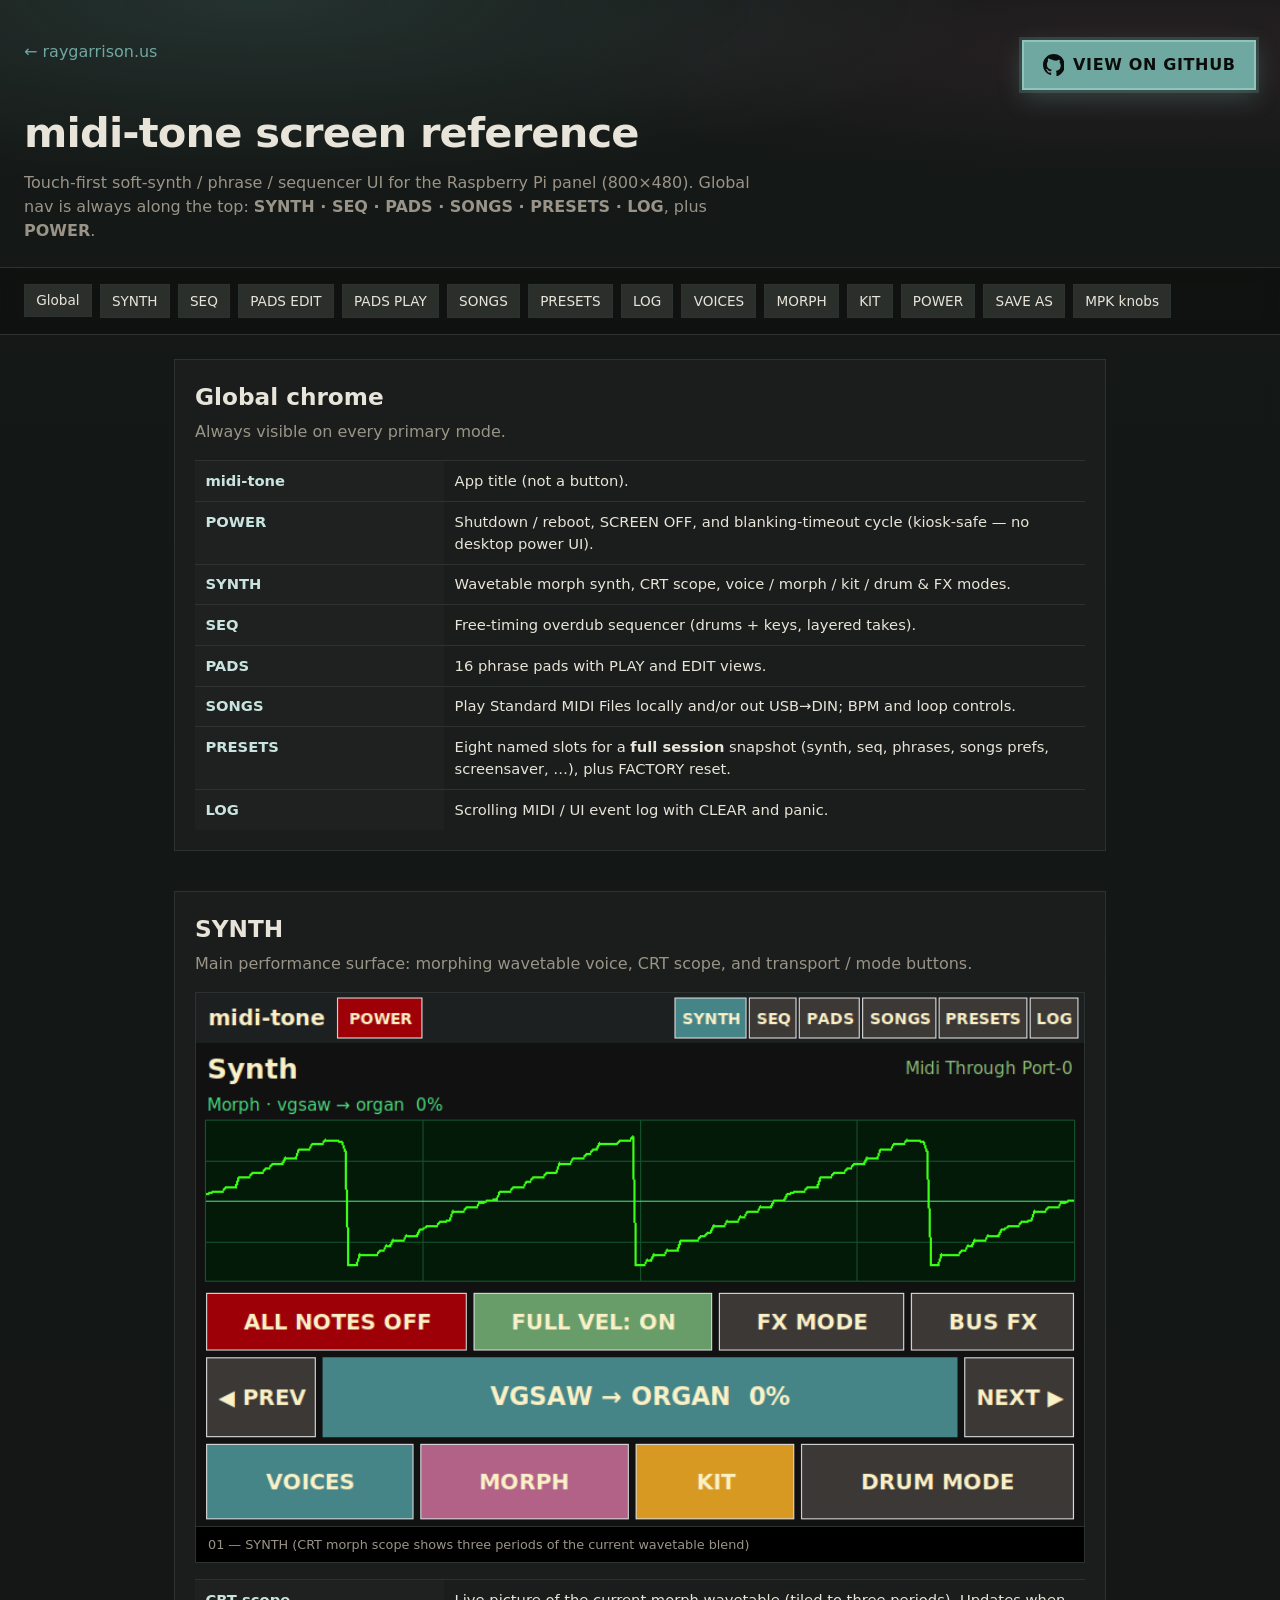
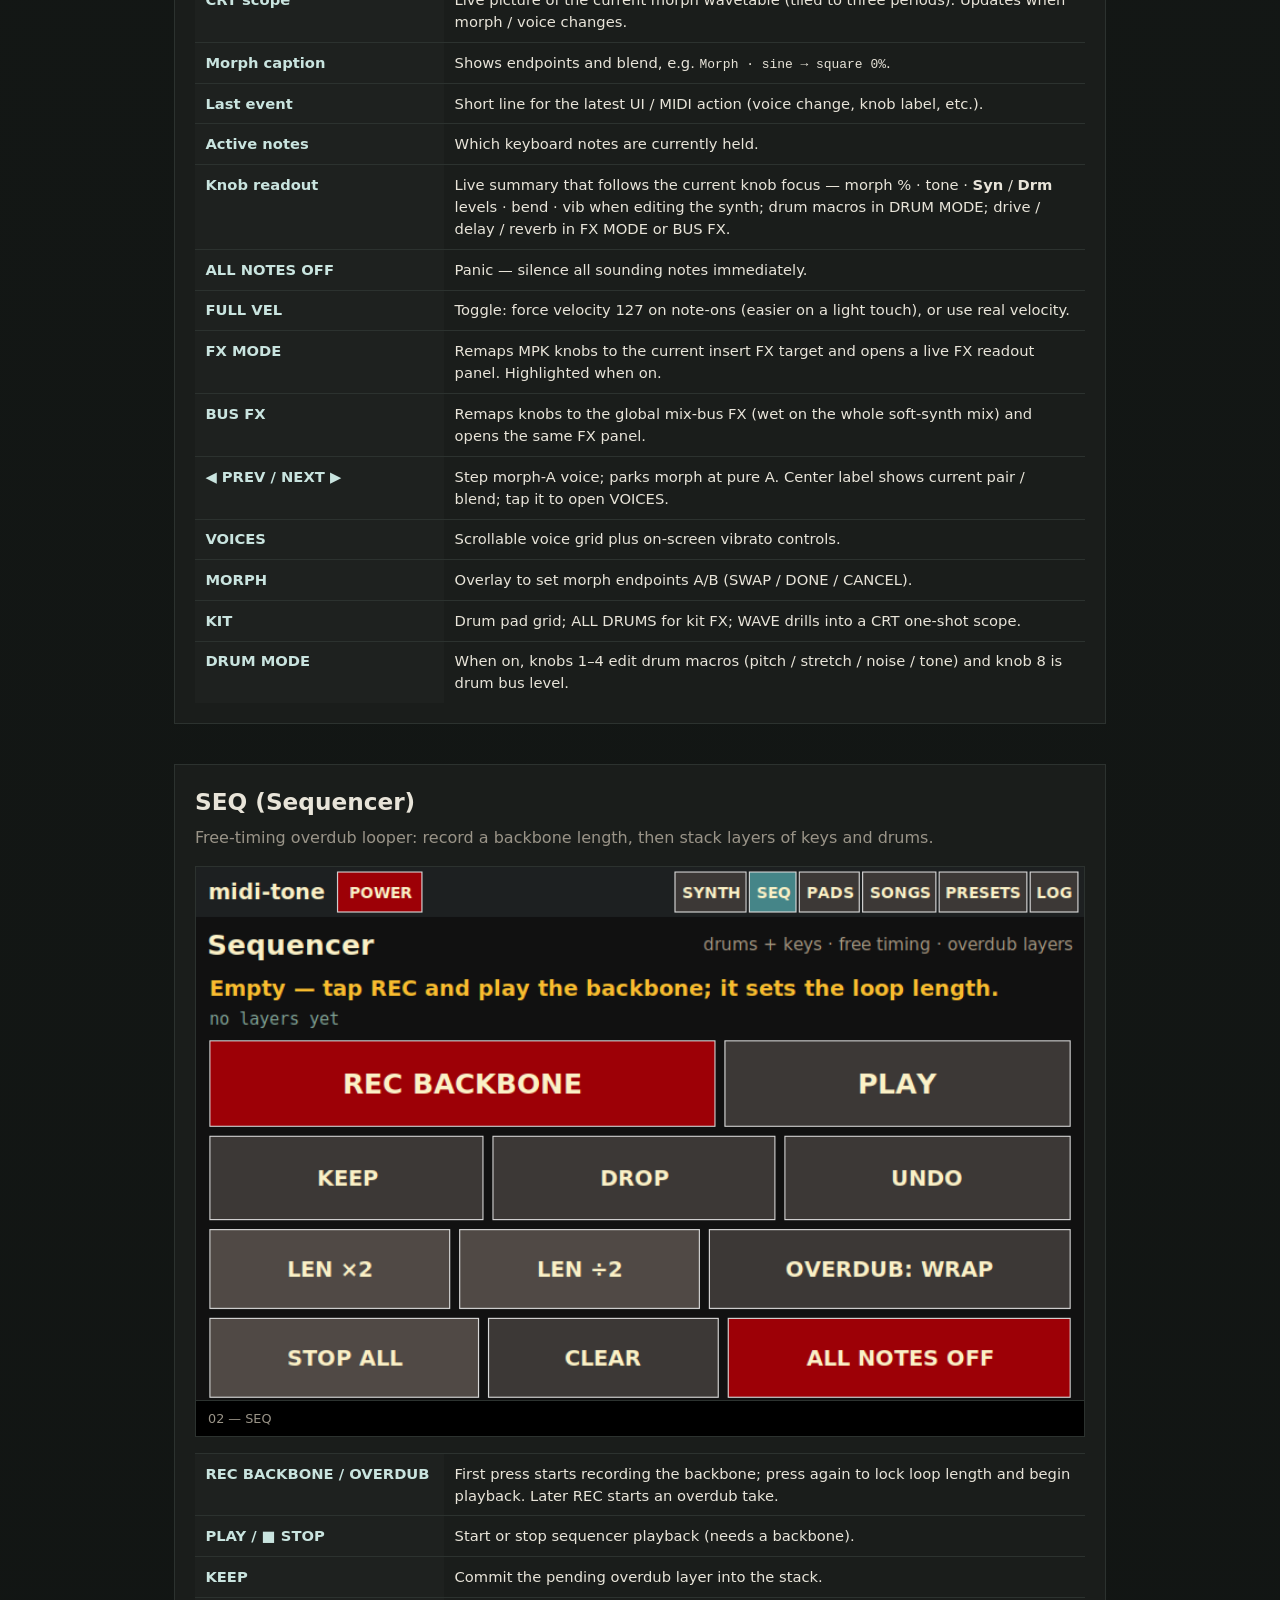
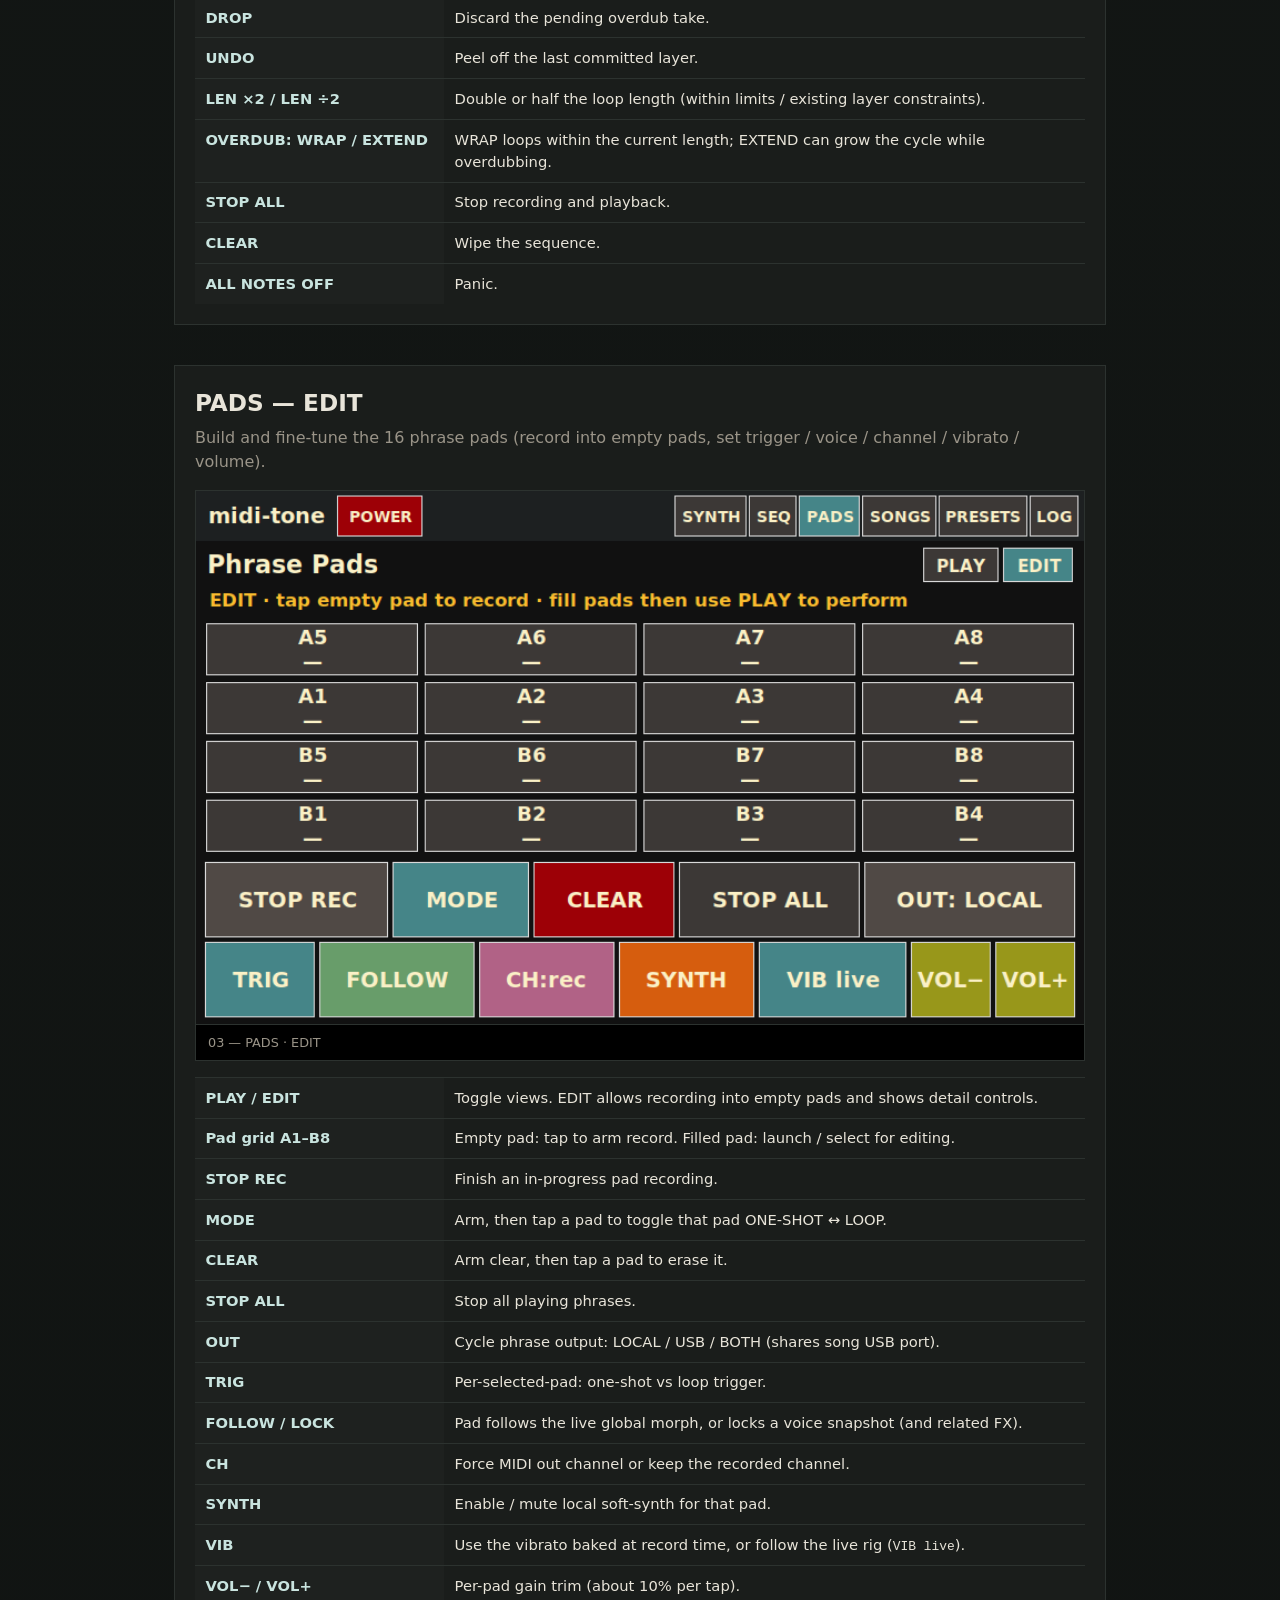
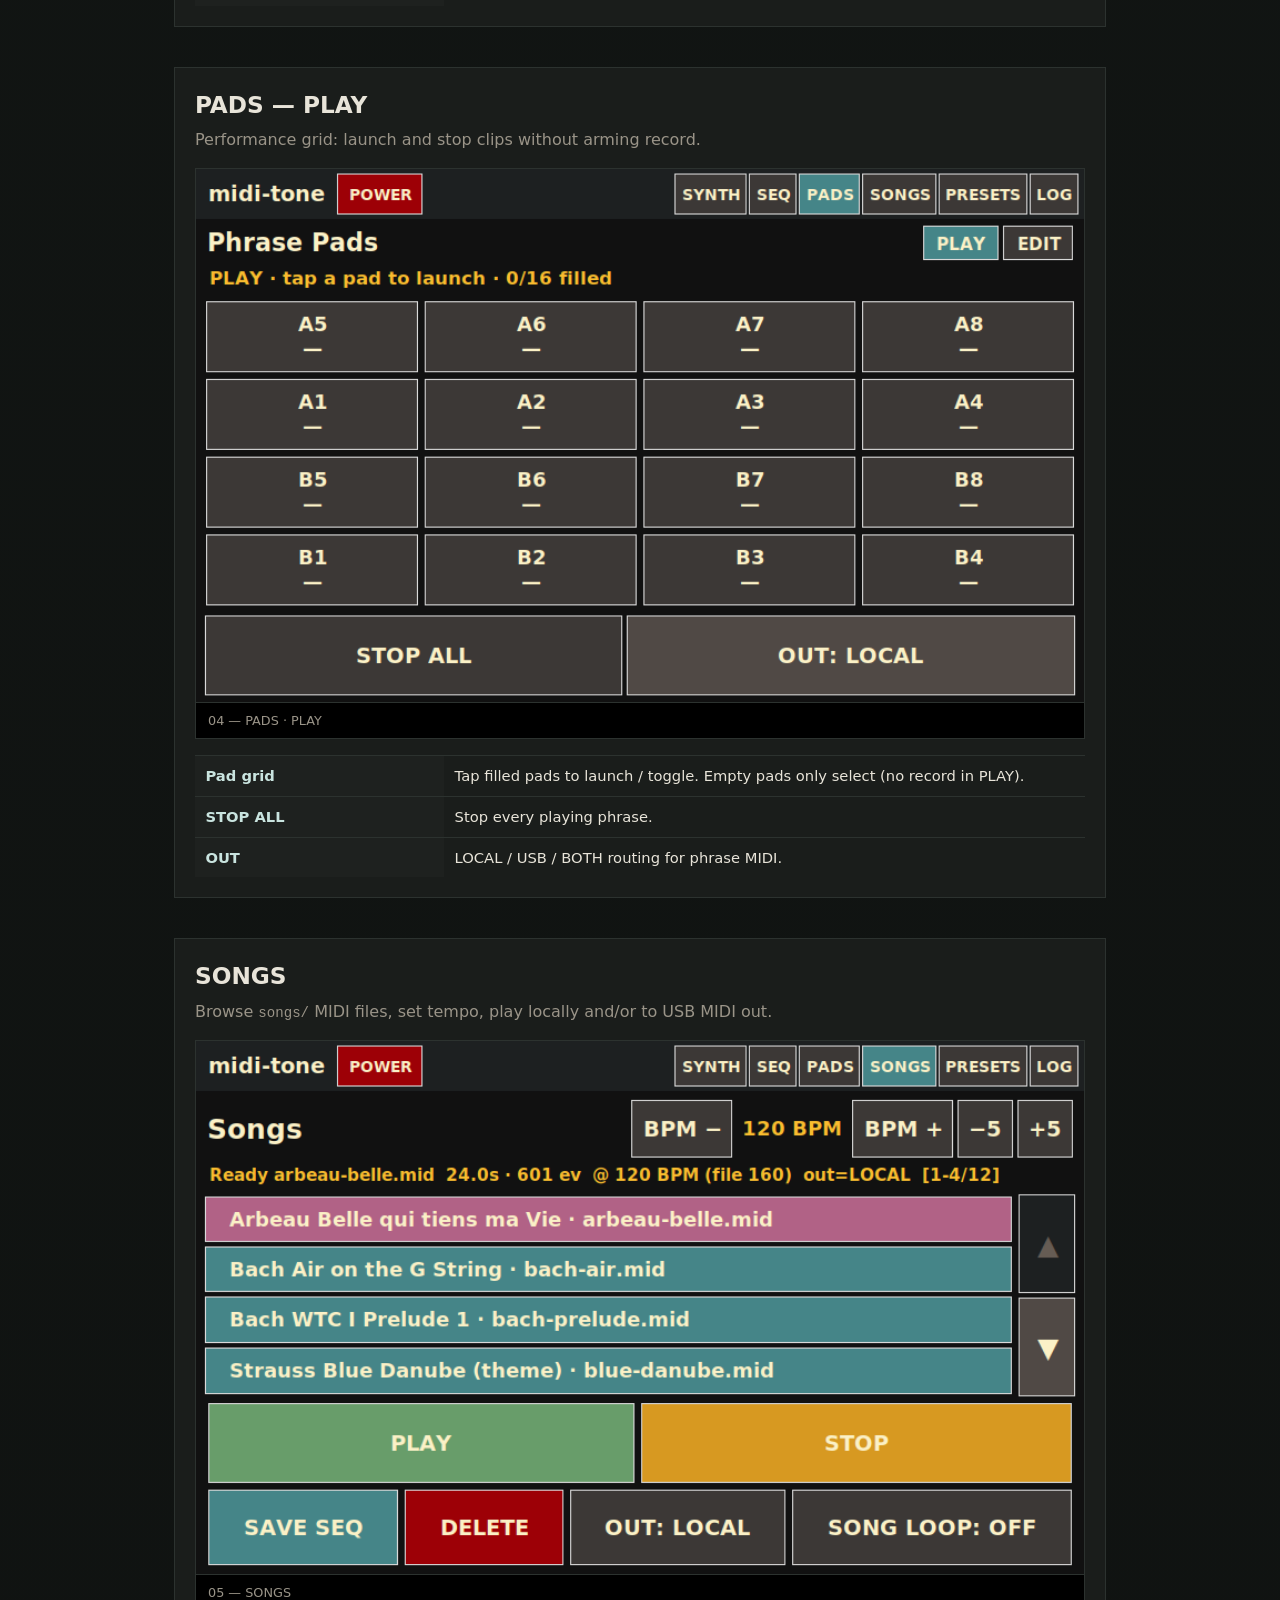
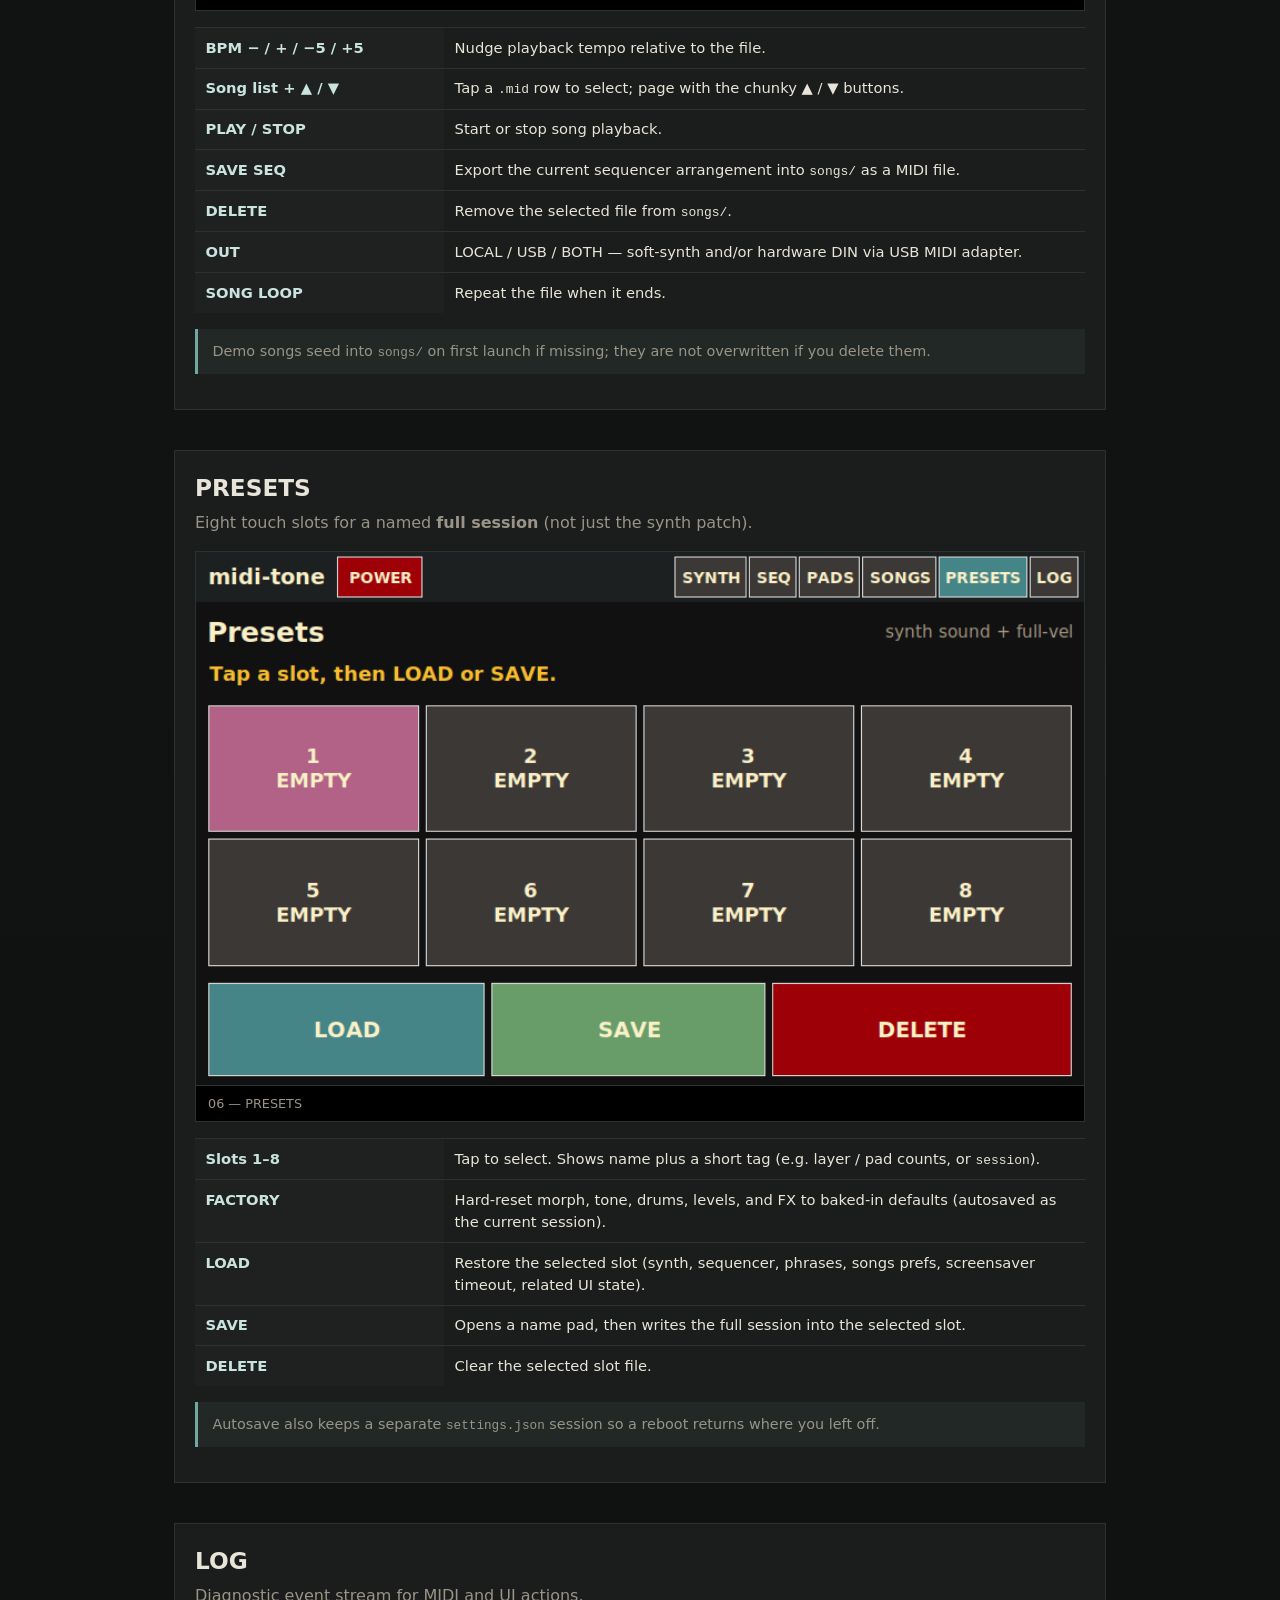
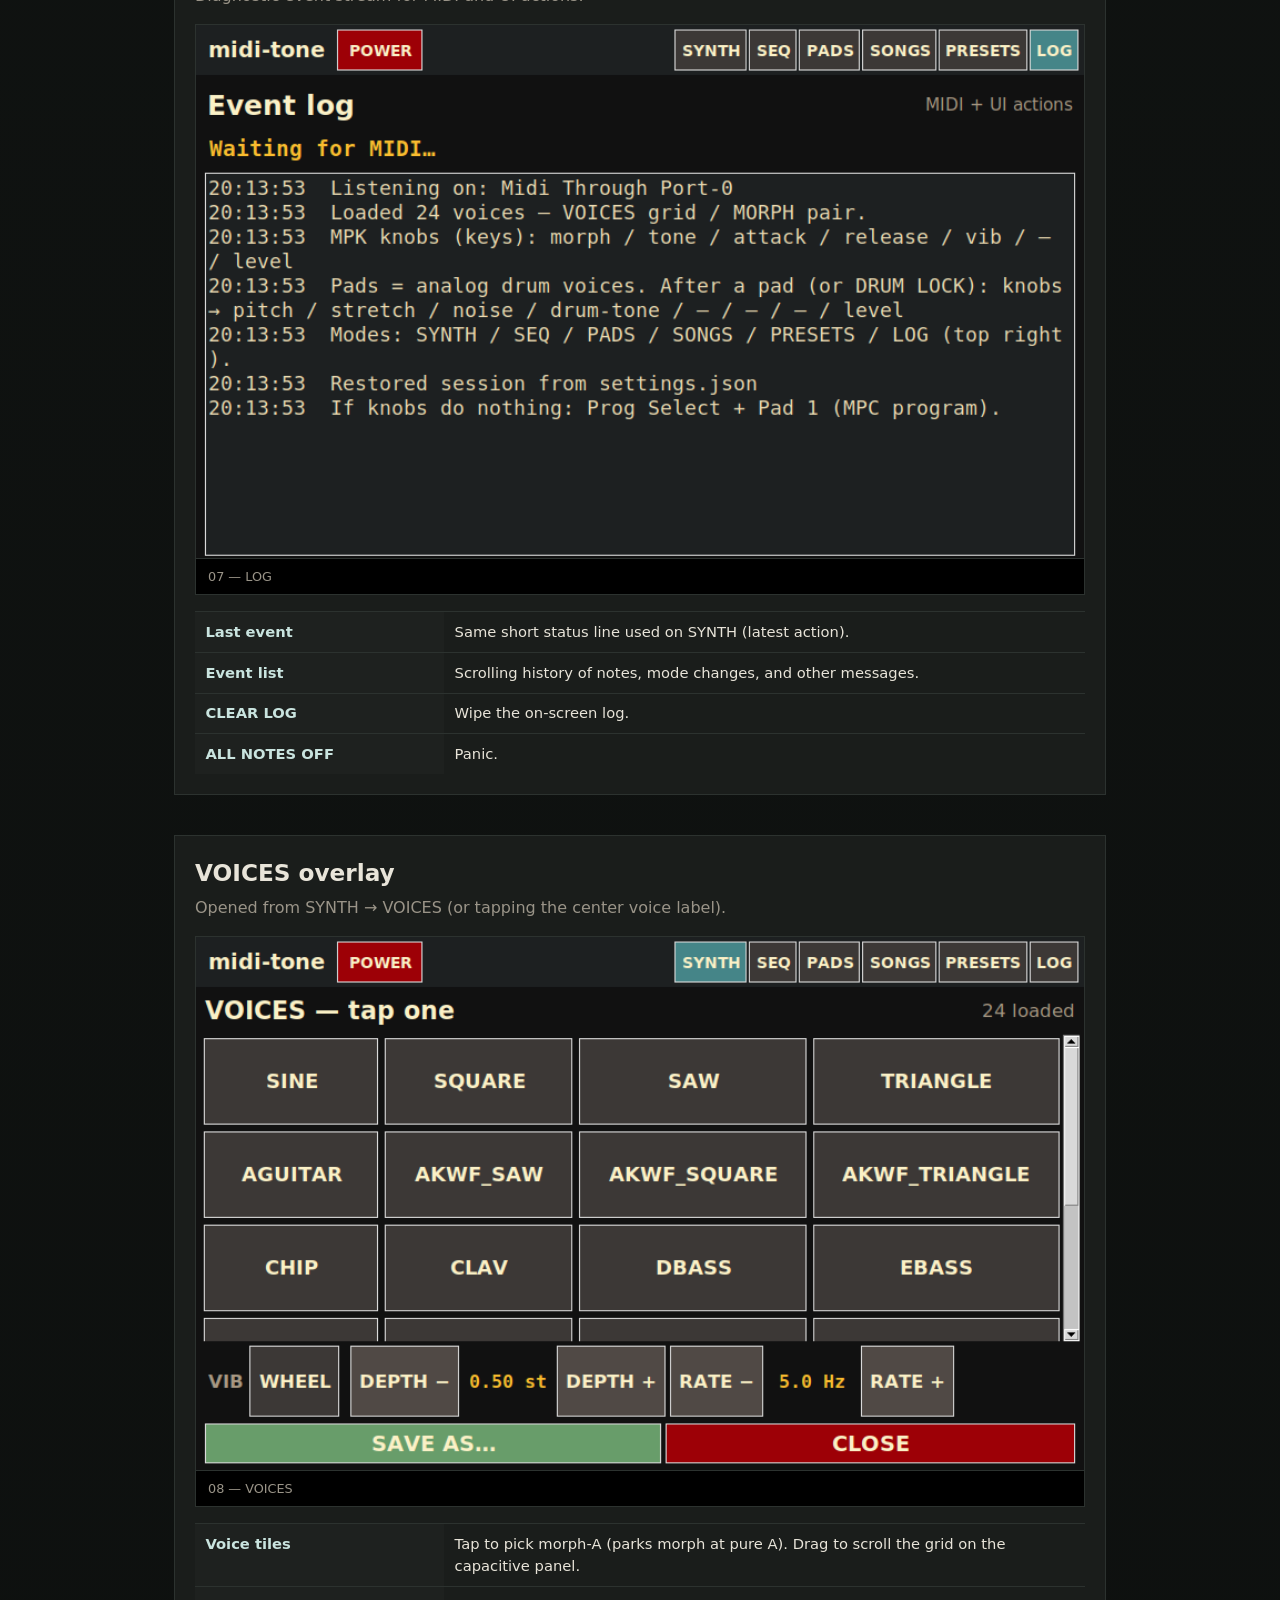
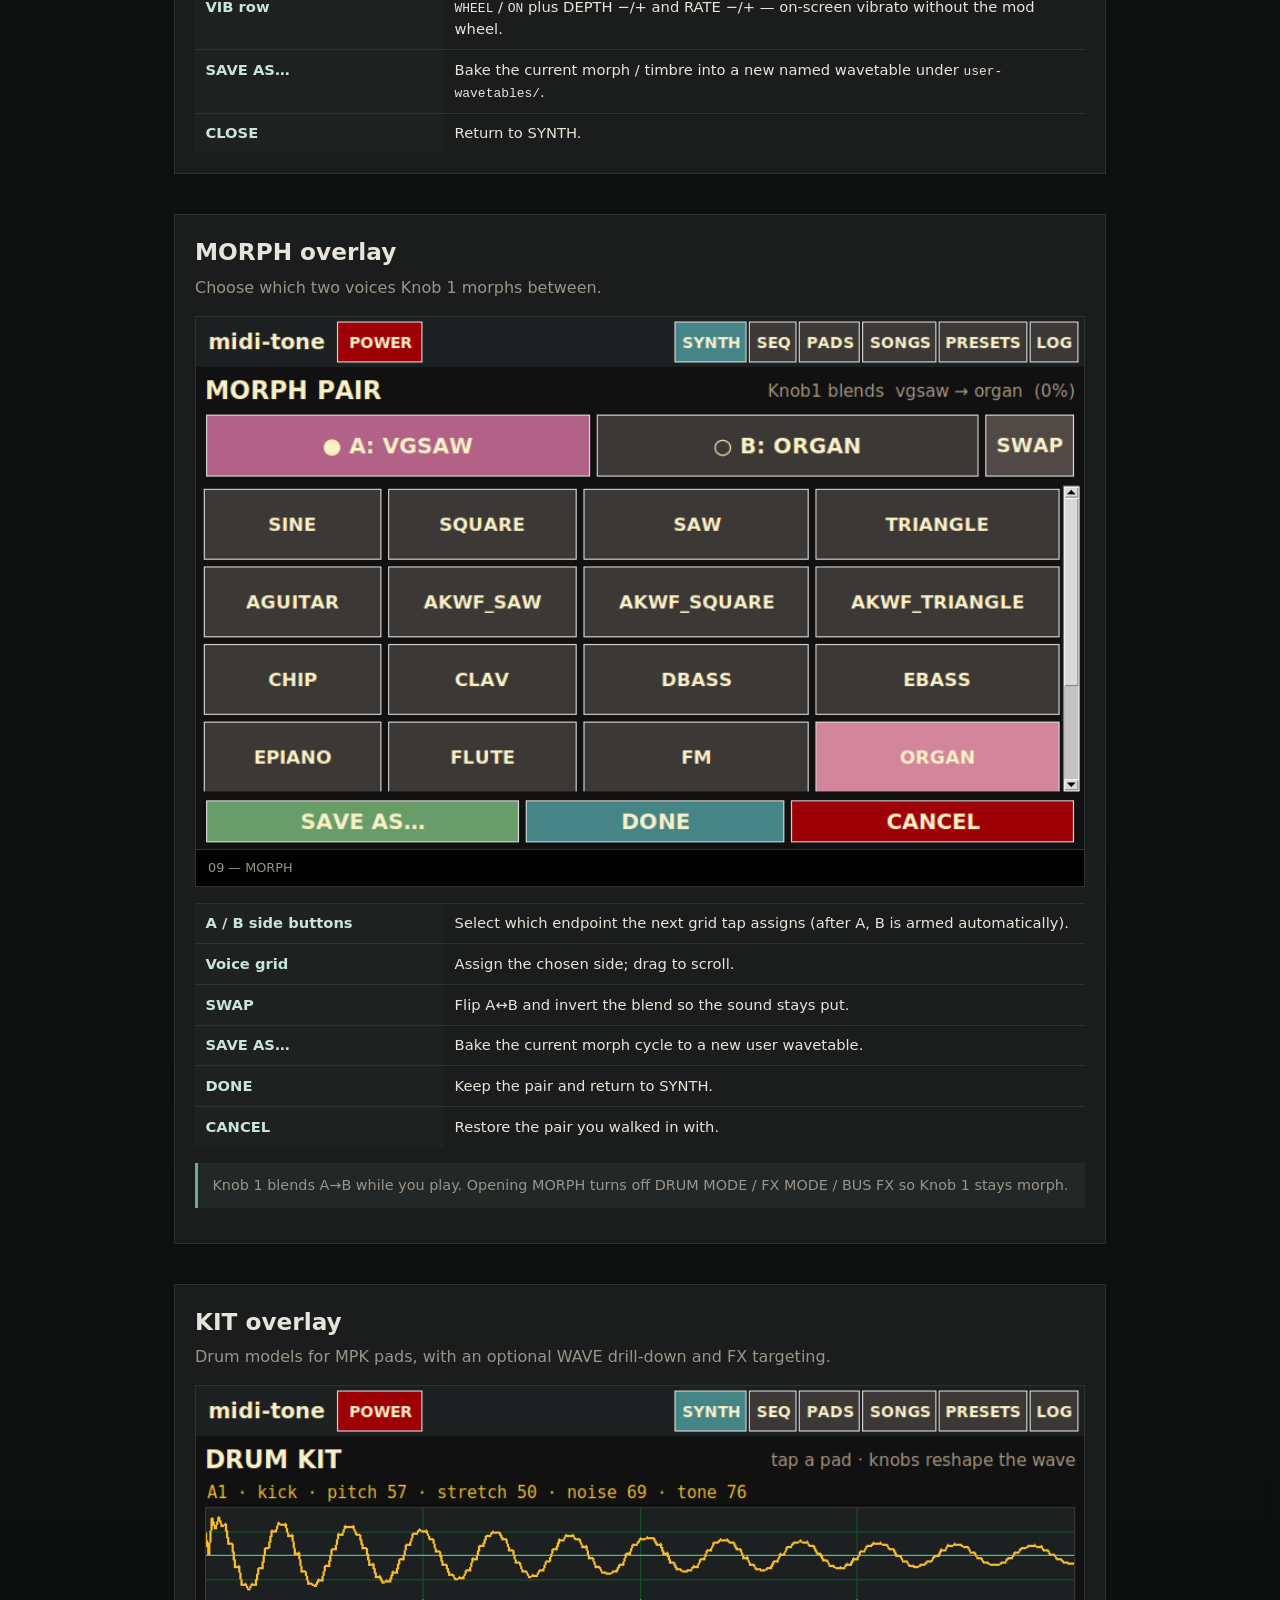
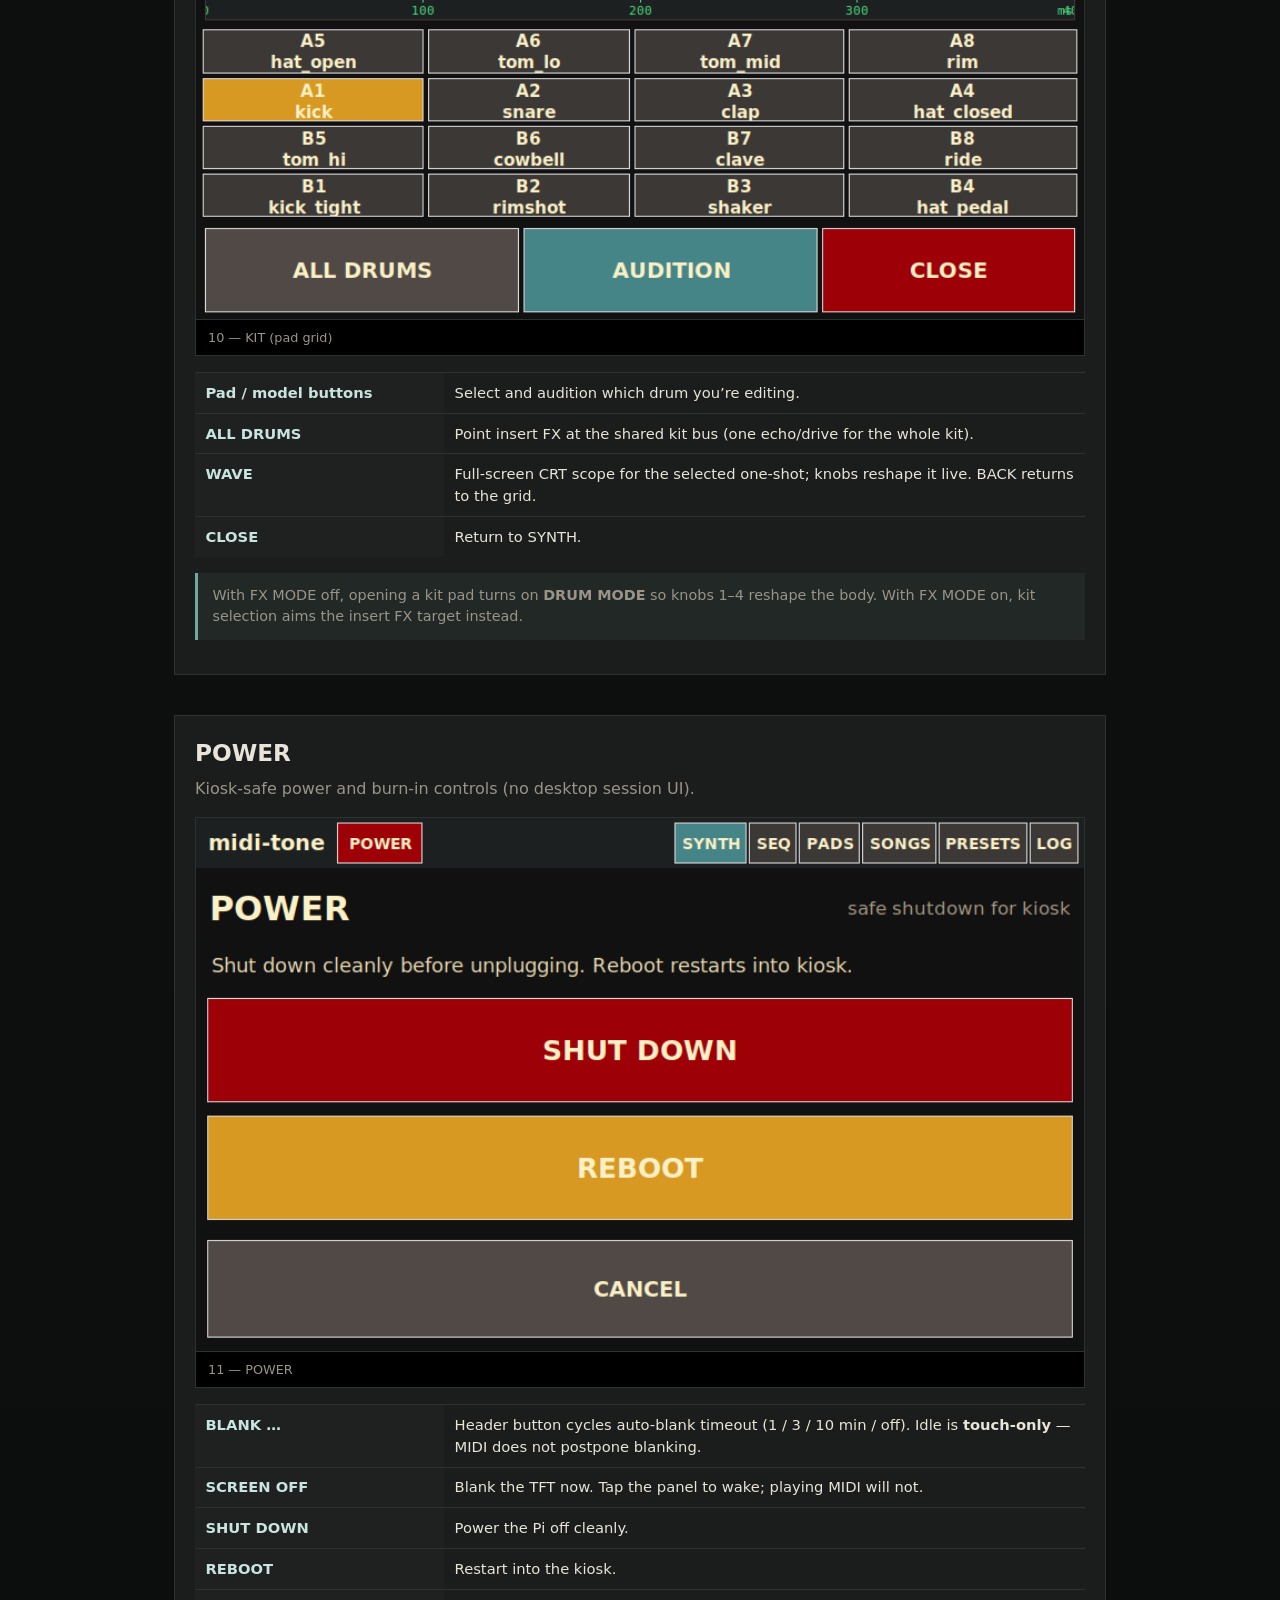
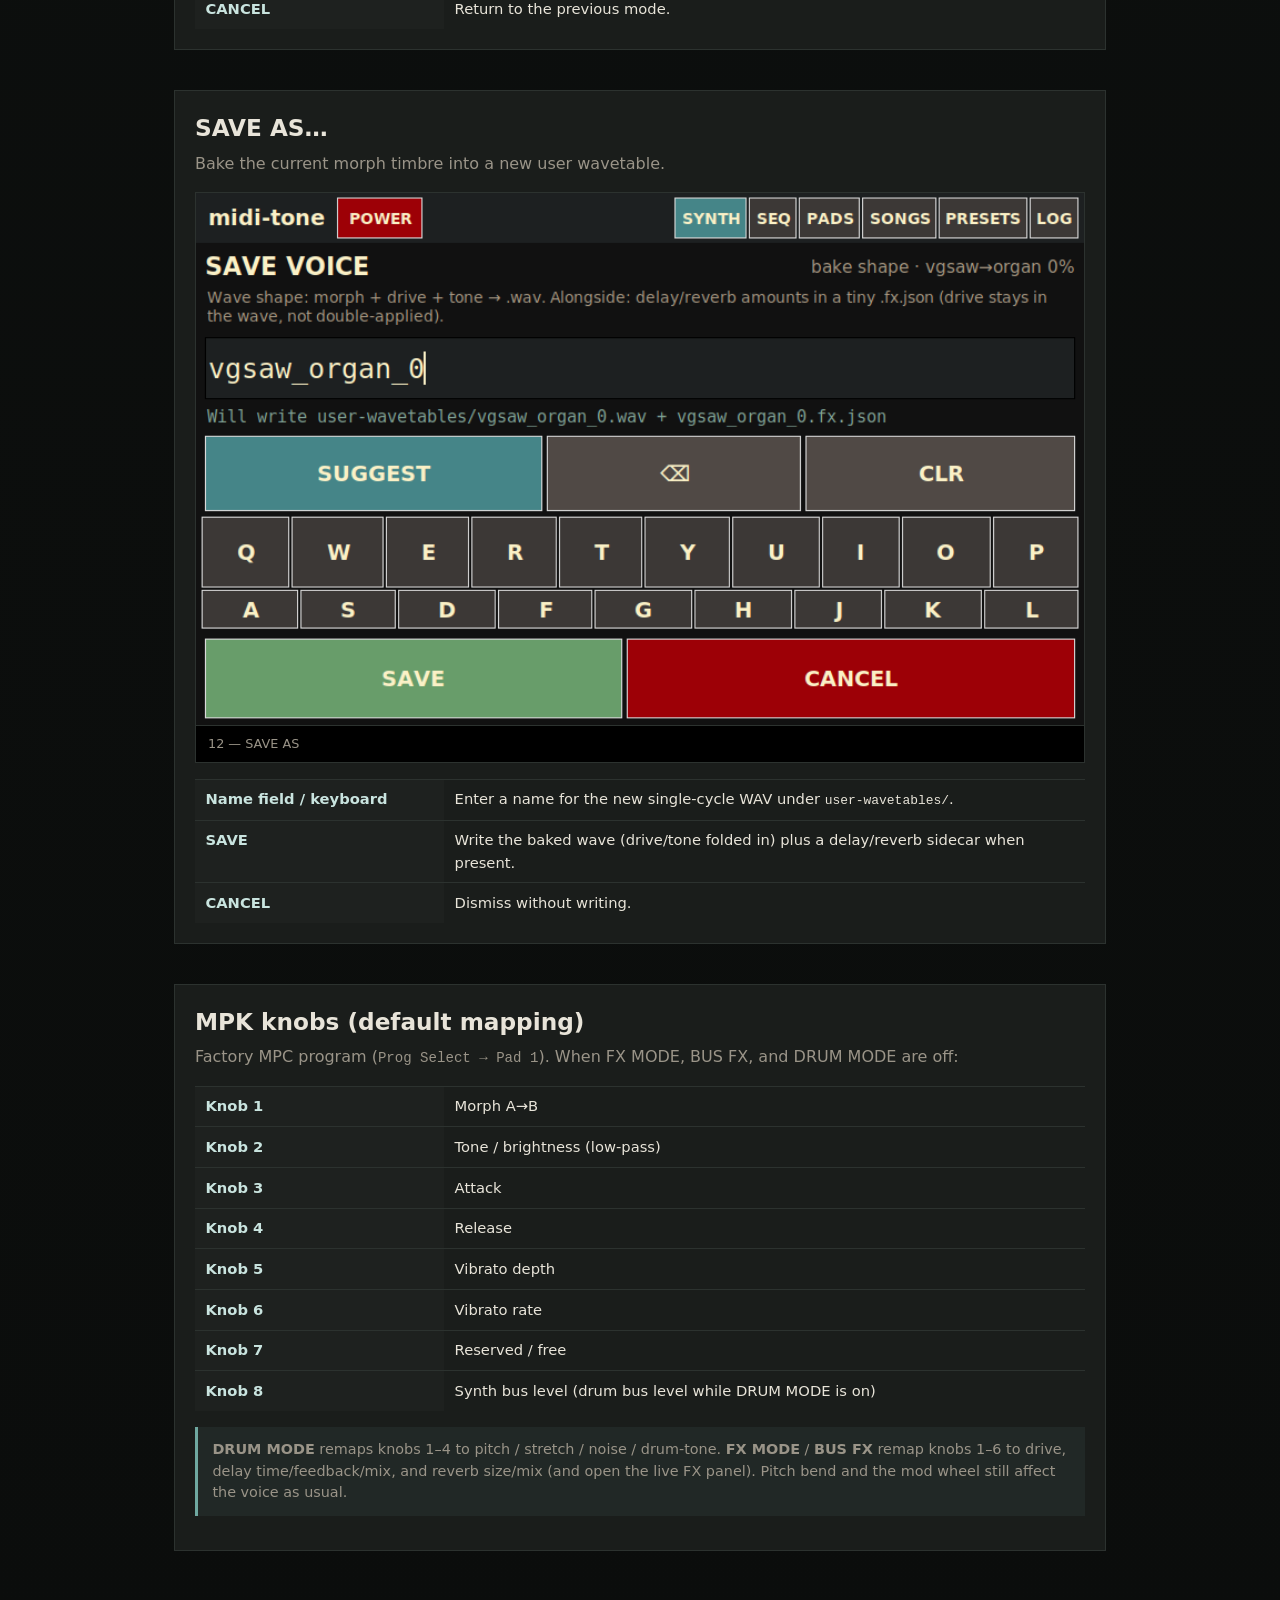
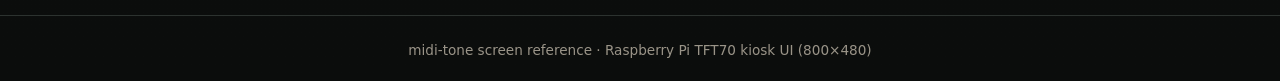
==== commit 5b15d82c: "Update PIDI tile copy and add GitHub header on docs. Rename the Side Projects tile to PIDI with the " ====
--- a/midi-tone/index.html
+++ b/midi-tone/index.html
@@ -29,6 +29,43 @@
         radial-gradient(ellipse at 20% 0%, rgba(111,168,160,0.18), transparent 50%),
         radial-gradient(ellipse at 90% 20%, rgba(177,98,134,0.12), transparent 40%);
     }
+    header.doc-hero .hero-top {
+      display: flex;
+      flex-wrap: wrap;
+      align-items: flex-start;
+      justify-content: space-between;
+      gap: 1rem 1.5rem;
+      margin-bottom: 0.75rem;
+    }
+    header.doc-hero .hero-top > p {
+      margin: 0;
+    }
+    .github-link {
+      display: inline-flex;
+      align-items: center;
+      gap: 0.55rem;
+      flex-shrink: 0;
+      color: #0b0d0c;
+      background: var(--accent);
+      border: 2px solid #8ec4bc;
+      padding: 0.7rem 1.15rem;
+      font-size: 1rem;
+      font-weight: 700;
+      letter-spacing: 0.04em;
+      text-decoration: none;
+      text-transform: uppercase;
+      box-shadow: 0 0 0 3px rgba(111,168,160,0.22), 0 8px 24px rgba(111,168,160,0.28);
+    }
+    .github-link:hover {
+      color: #fff;
+      background: #5d948c;
+      border-color: #c9e4df;
+    }
+    .github-link svg {
+      width: 1.35rem;
+      height: 1.35rem;
+      fill: currentColor;
+    }
     header.doc-hero h1 {
       margin: 0 0 0.4rem;
       font-size: clamp(1.8rem, 4vw, 2.6rem);
@@ -129,7 +166,20 @@
 </head>
 <body>
   <header class="doc-hero">
-    <p style="margin:0 0 0.75rem"><a href="/" style="color:var(--accent);text-decoration:none">← raygarrison.us</a></p>
+    <div class="hero-top">
+      <p><a href="/" style="color:var(--accent);text-decoration:none">← raygarrison.us</a></p>
+      <a
+        class="github-link"
+        href="https://github.com/HyruleanHero1988/pi-midi-toolkit"
+        target="_blank"
+        rel="noopener noreferrer"
+      >
+        <svg viewBox="0 0 16 16" aria-hidden="true" focusable="false">
+          <path d="M8 0C3.58 0 0 3.58 0 8c0 3.54 2.29 6.53 5.47 7.59.4.07.55-.17.55-.38 0-.19-.01-.82-.01-1.49-2.01.37-2.53-.49-2.69-.94-.09-.23-.48-.94-.82-1.13-.28-.15-.68-.52-.01-.53.63-.01 1.08.58 1.23.82.72 1.21 1.87.87 2.33.66.07-.52.28-.87.51-1.07-1.78-.2-3.64-.89-3.64-3.95 0-.87.31-1.59.82-2.15-.08-.2-.36-1.02.08-2.12 0 0 .67-.21 2.2.82A7.65 7.65 0 0 1 8 4.77c.68.003 1.36.092 2 .27 1.53-1.04 2.2-.82 2.2-.82.44 1.1.16 1.92.08 2.12.51.56.82 1.27.82 2.15 0 3.07-1.87 3.75-3.65 3.95.29.25.54.73.54 1.48 0 1.07-.01 1.93-.01 2.2 0 .21.15.46.55.38A8.013 8.013 0 0 0 16 8c0-4.42-3.58-8-8-8z"/>
+        </svg>
+        View on GitHub
+      </a>
+    </div>
     <h1>midi-tone screen reference</h1>
     <p>
       Touch-first soft-synth / phrase / sequencer UI for the Raspberry Pi panel (800×480).
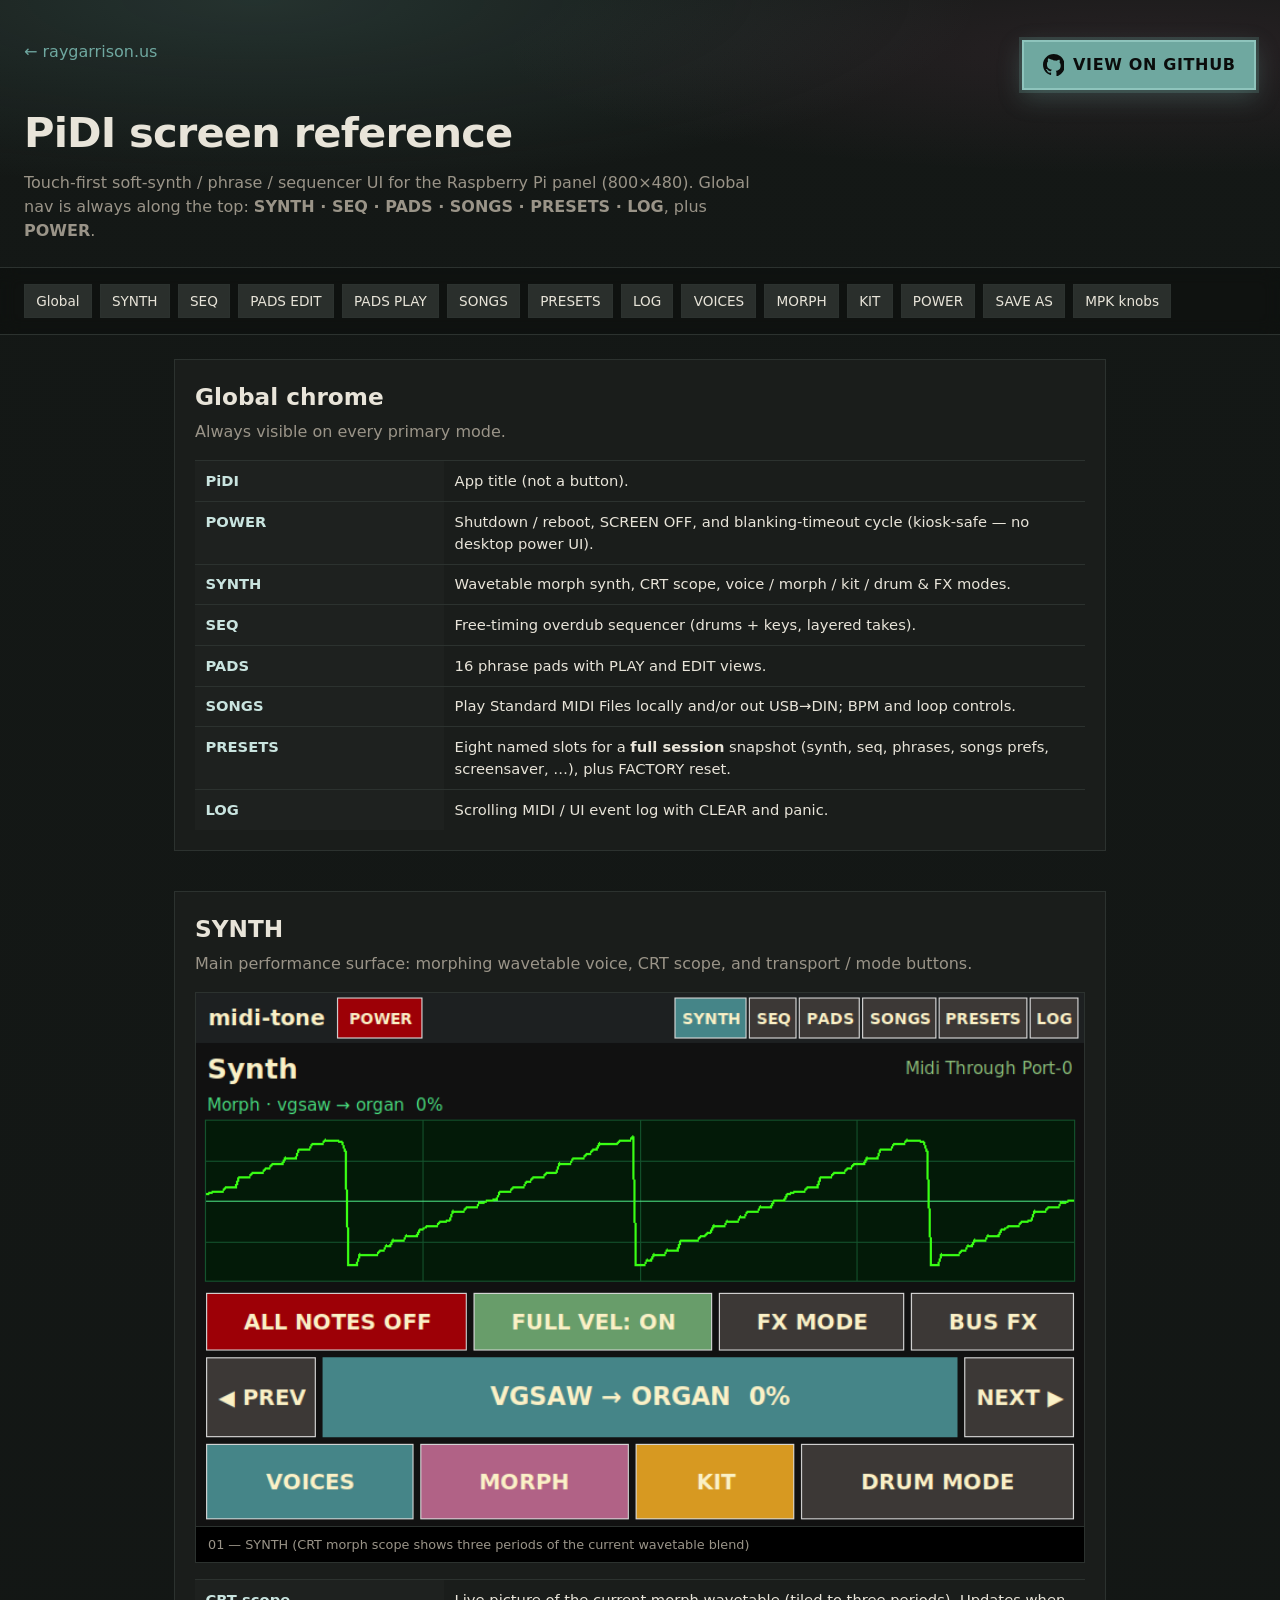
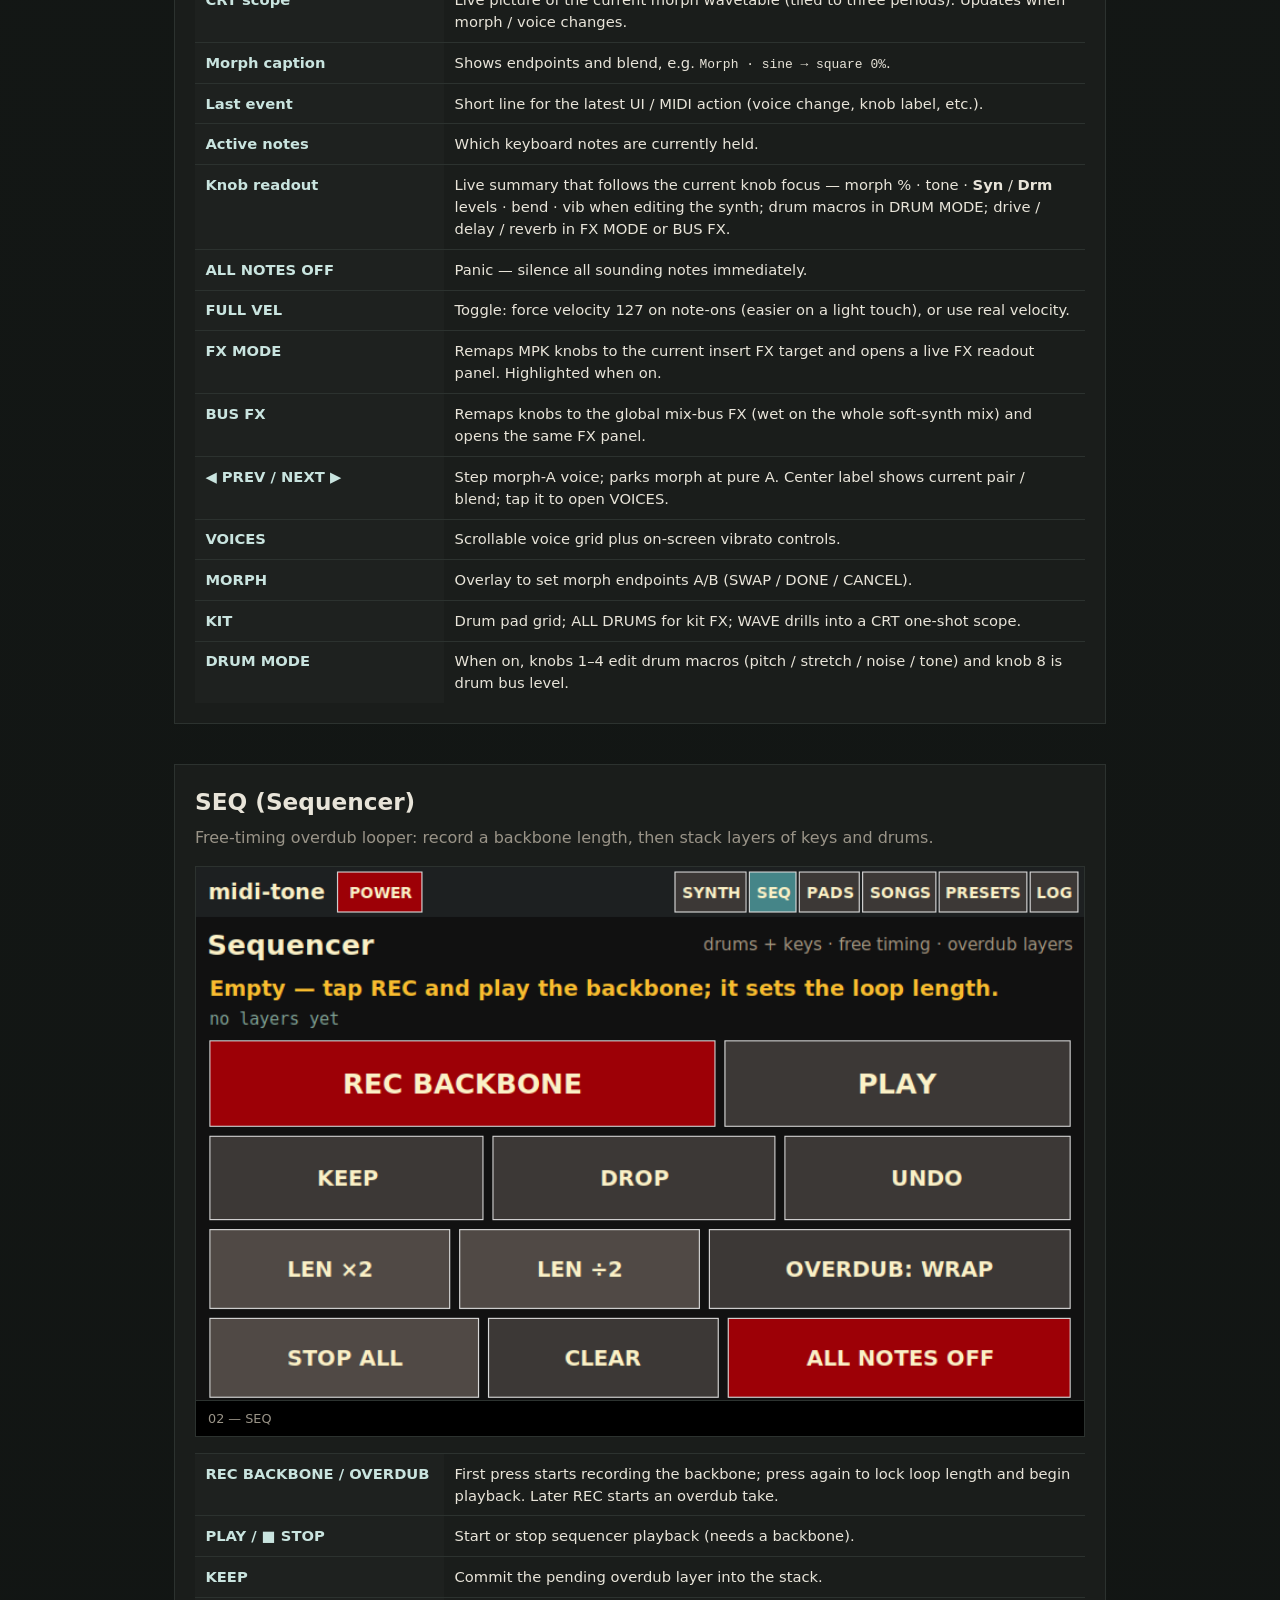
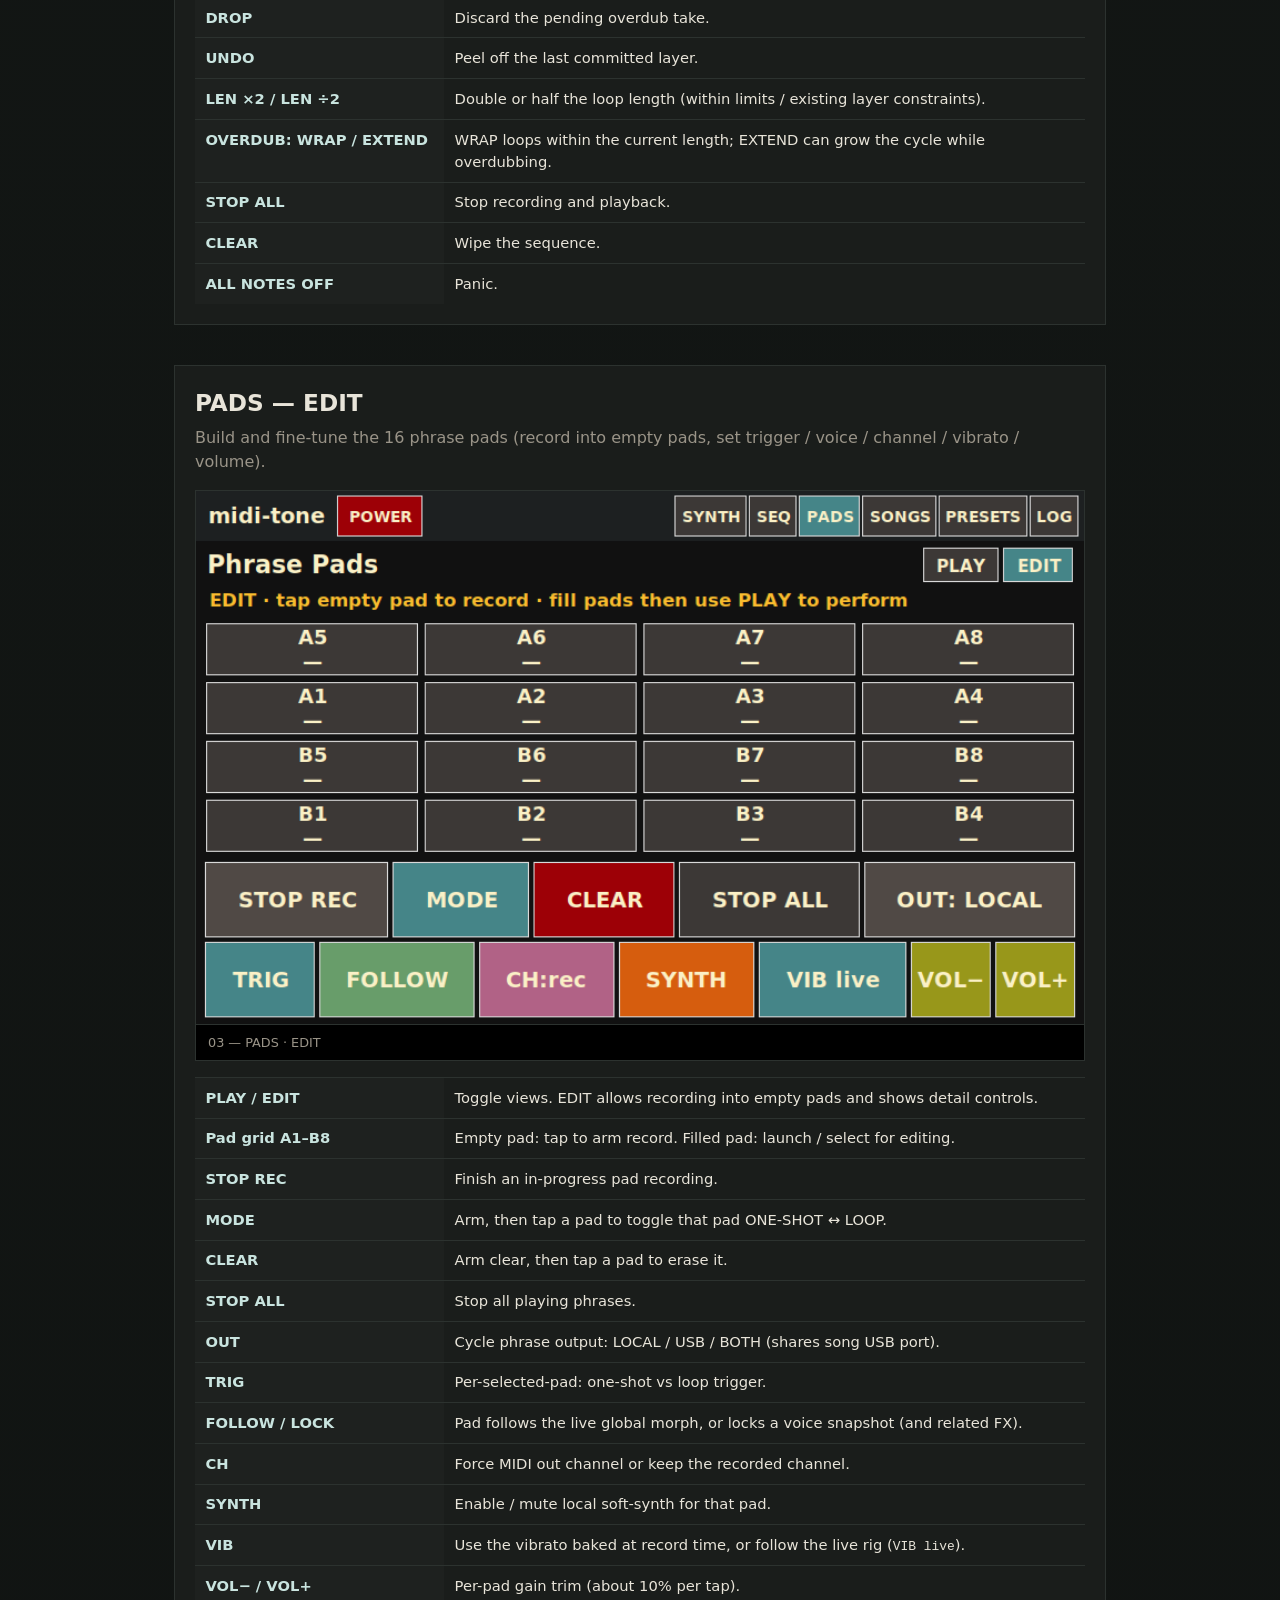
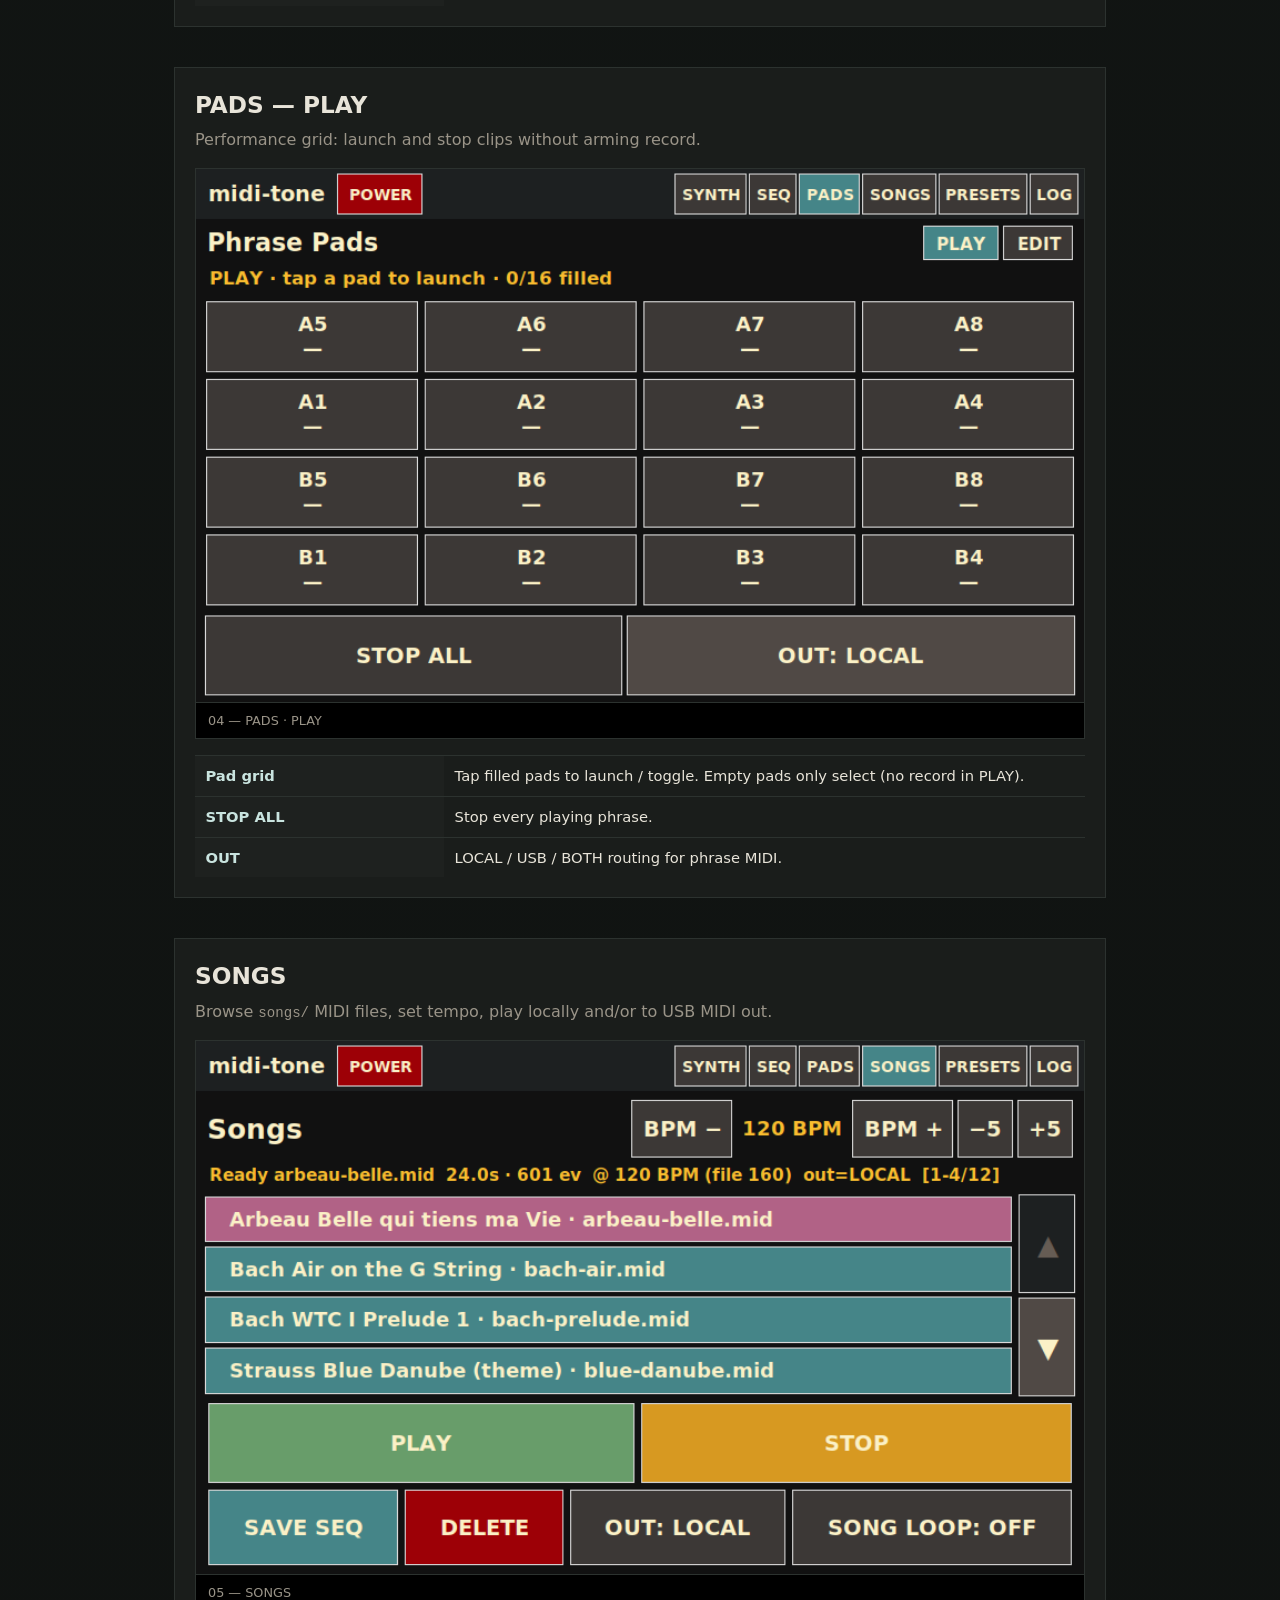
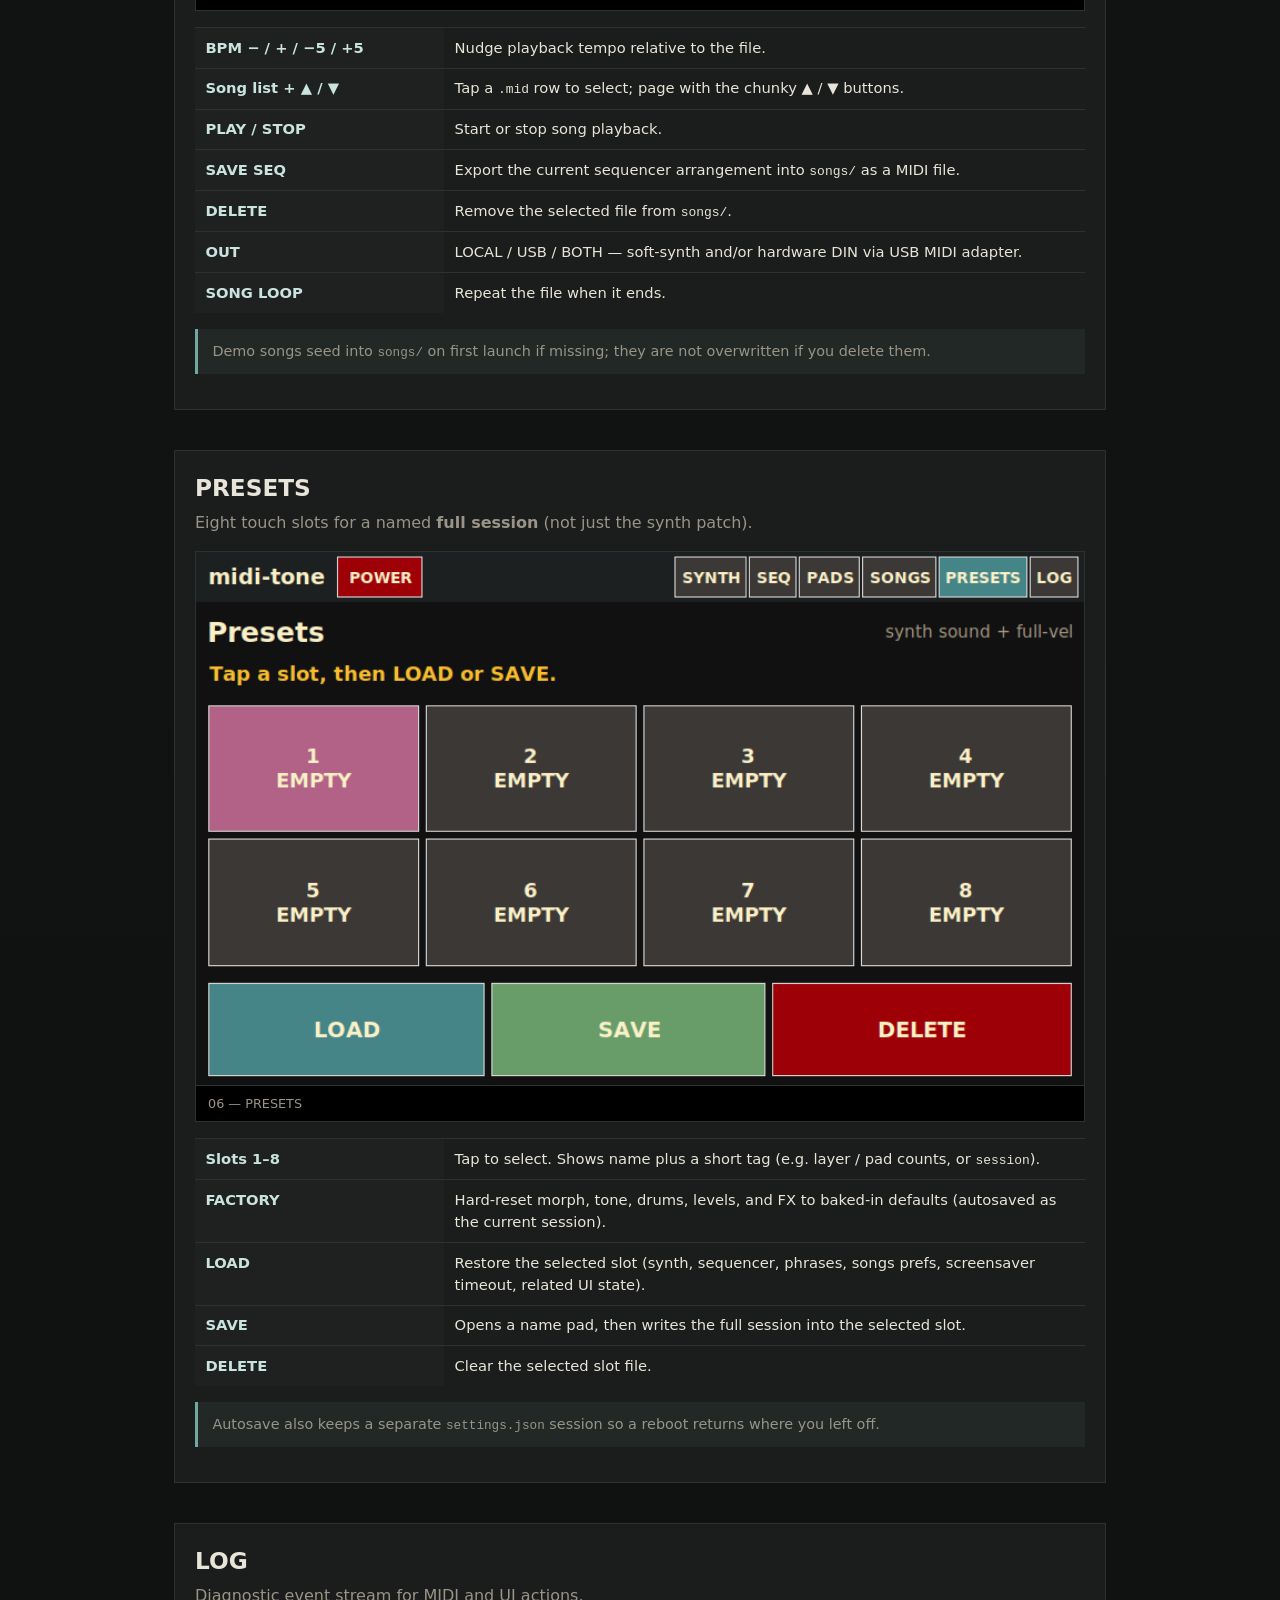
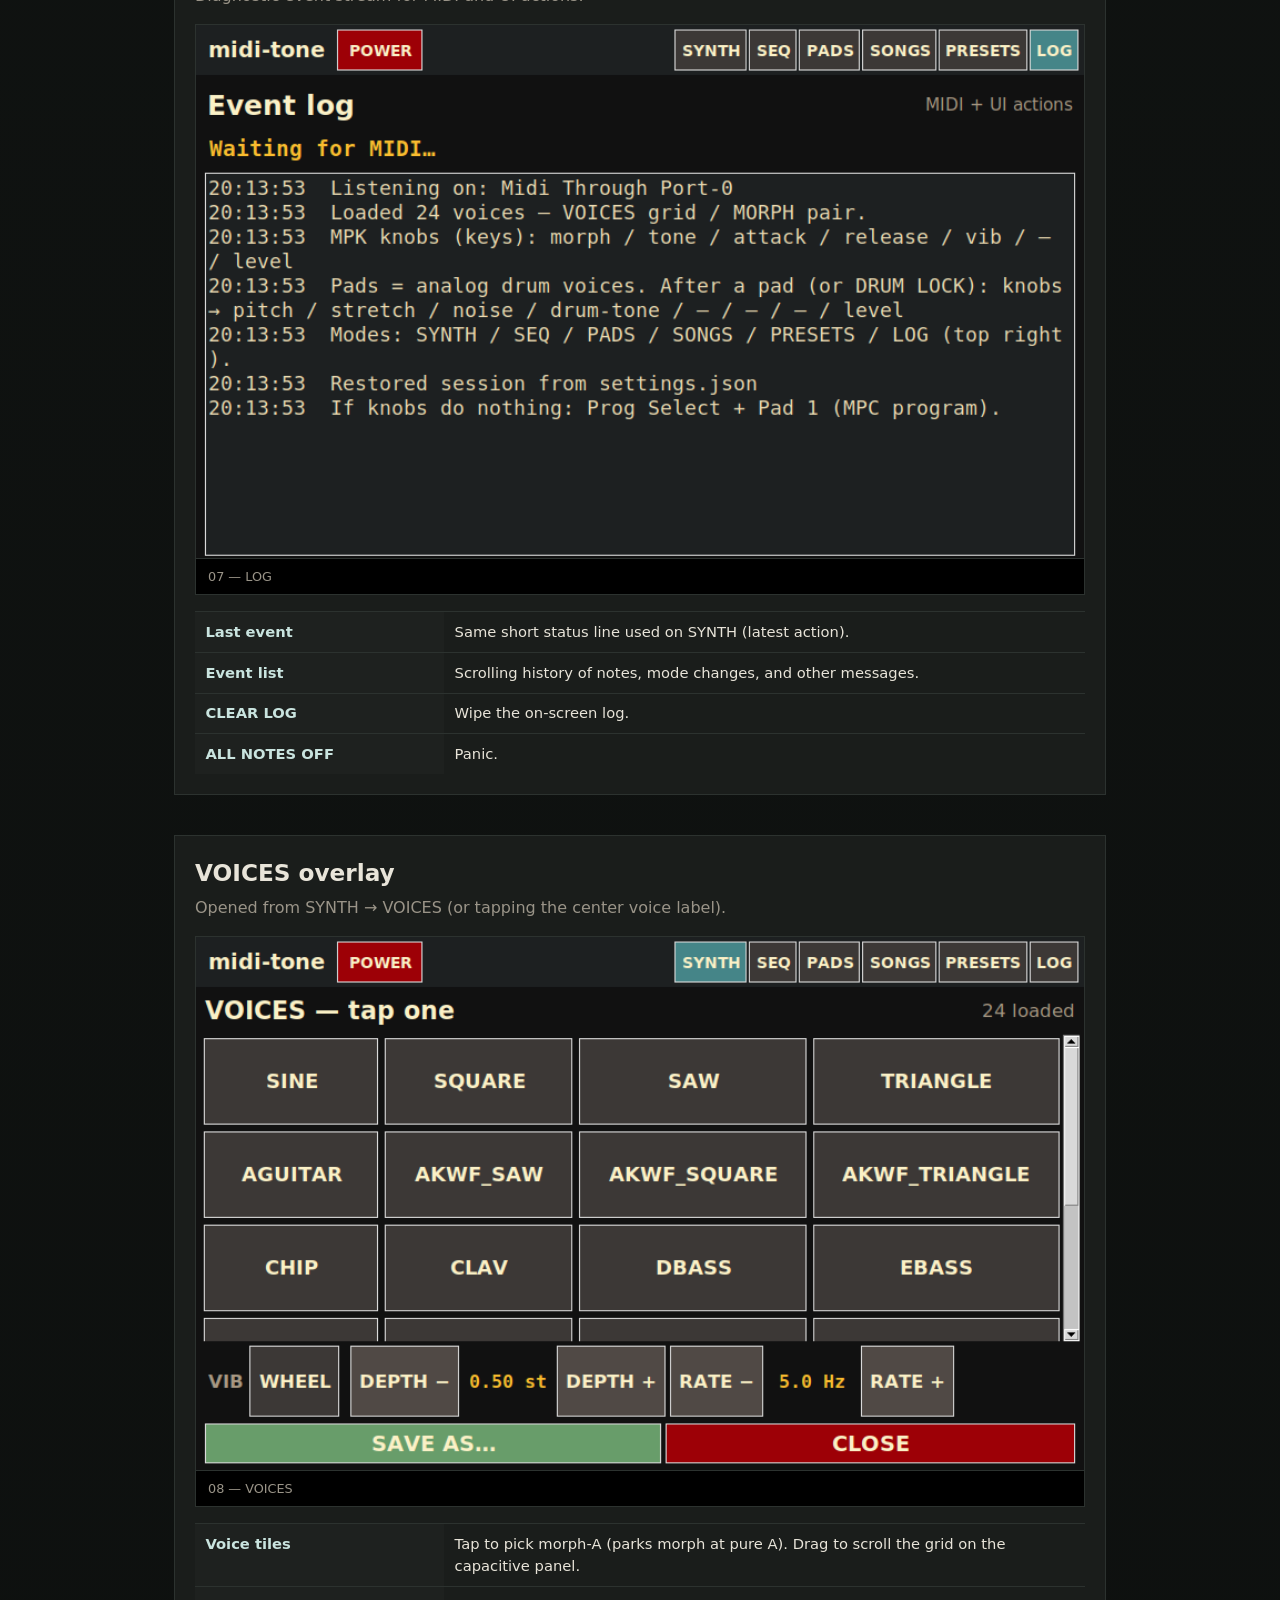
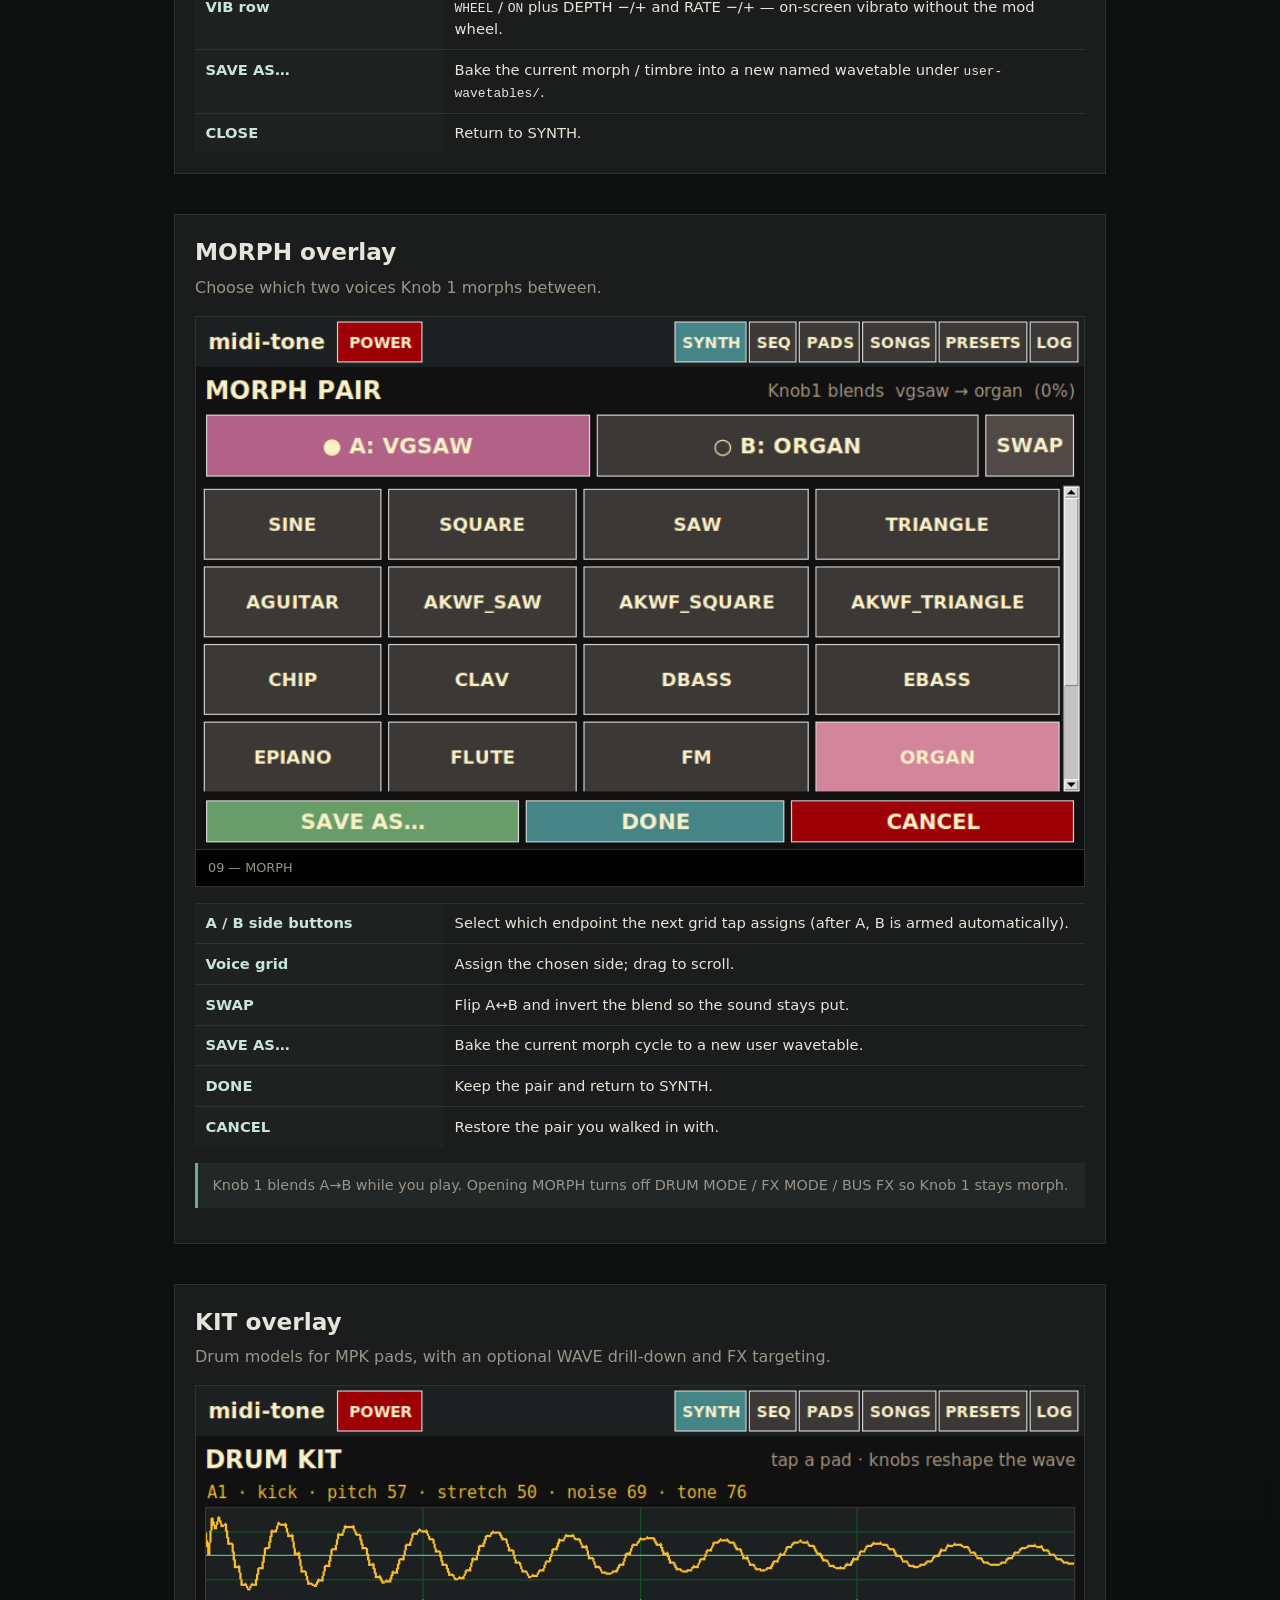
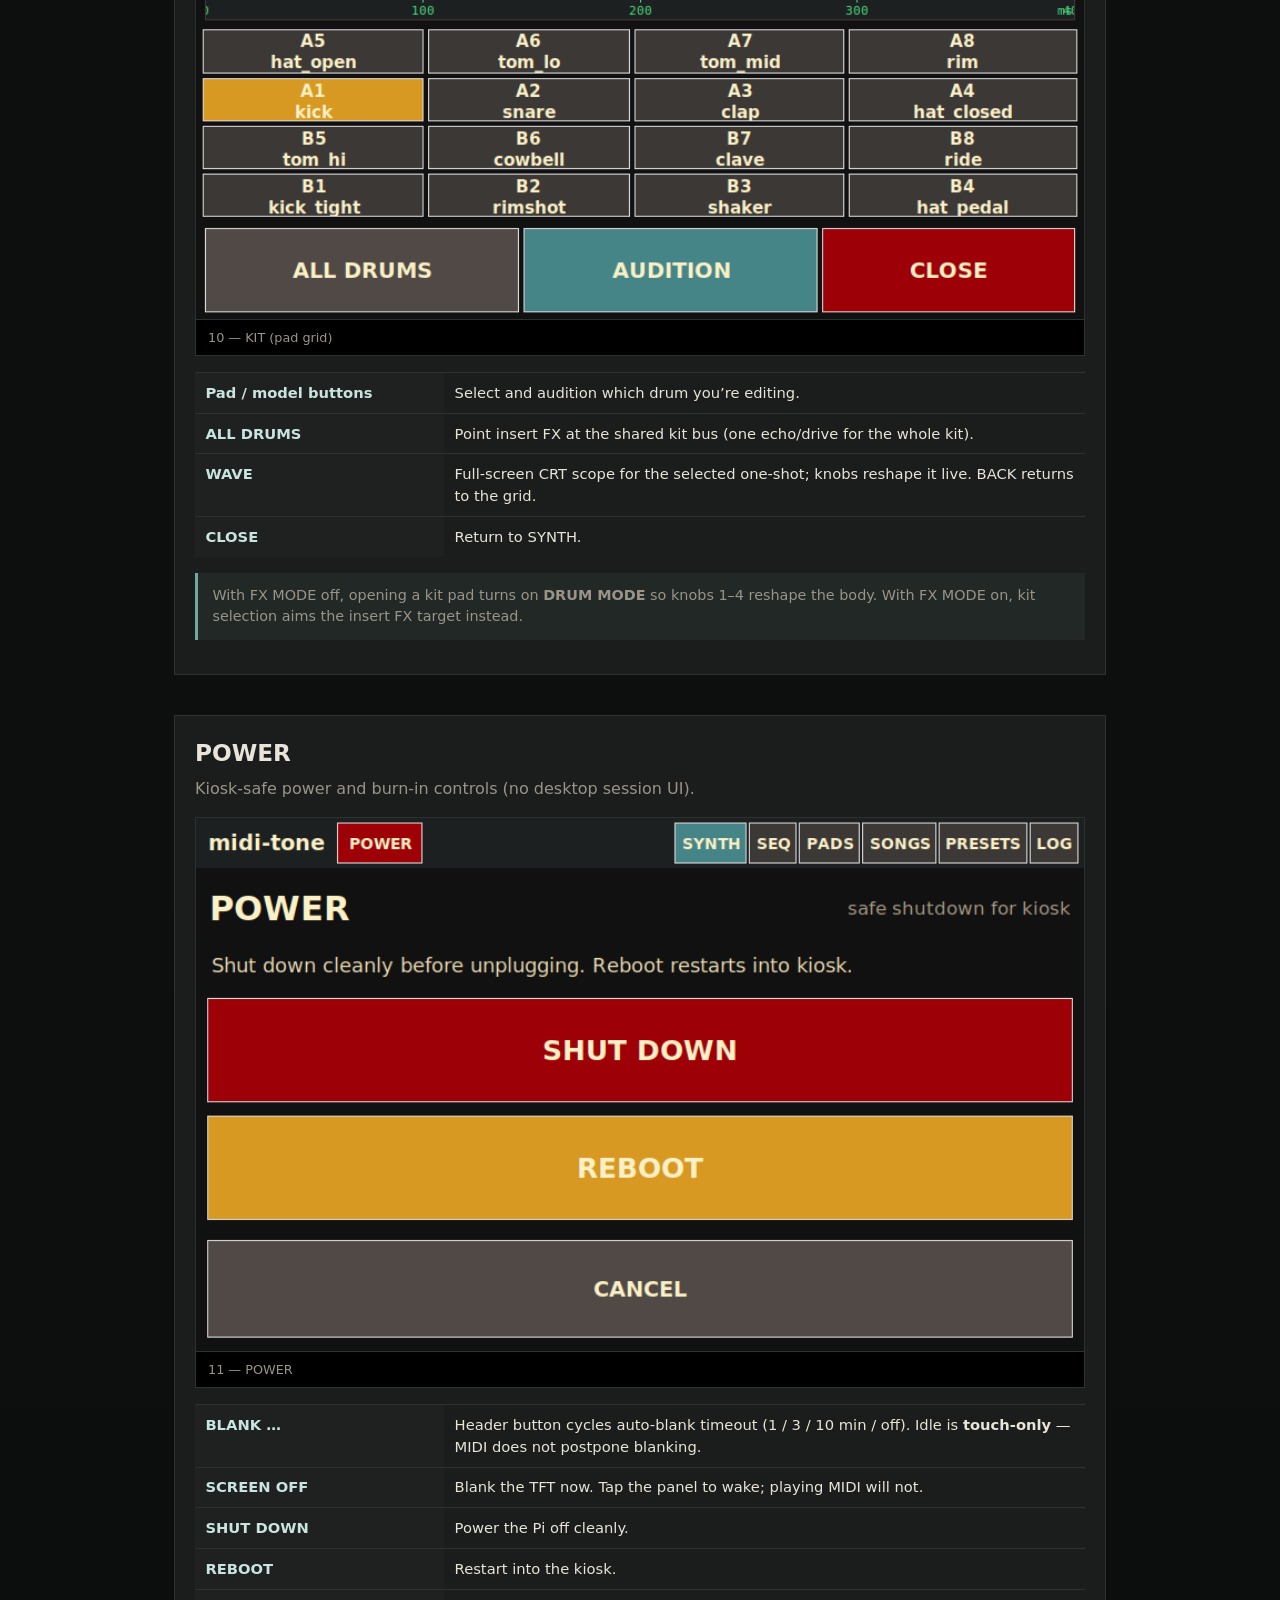
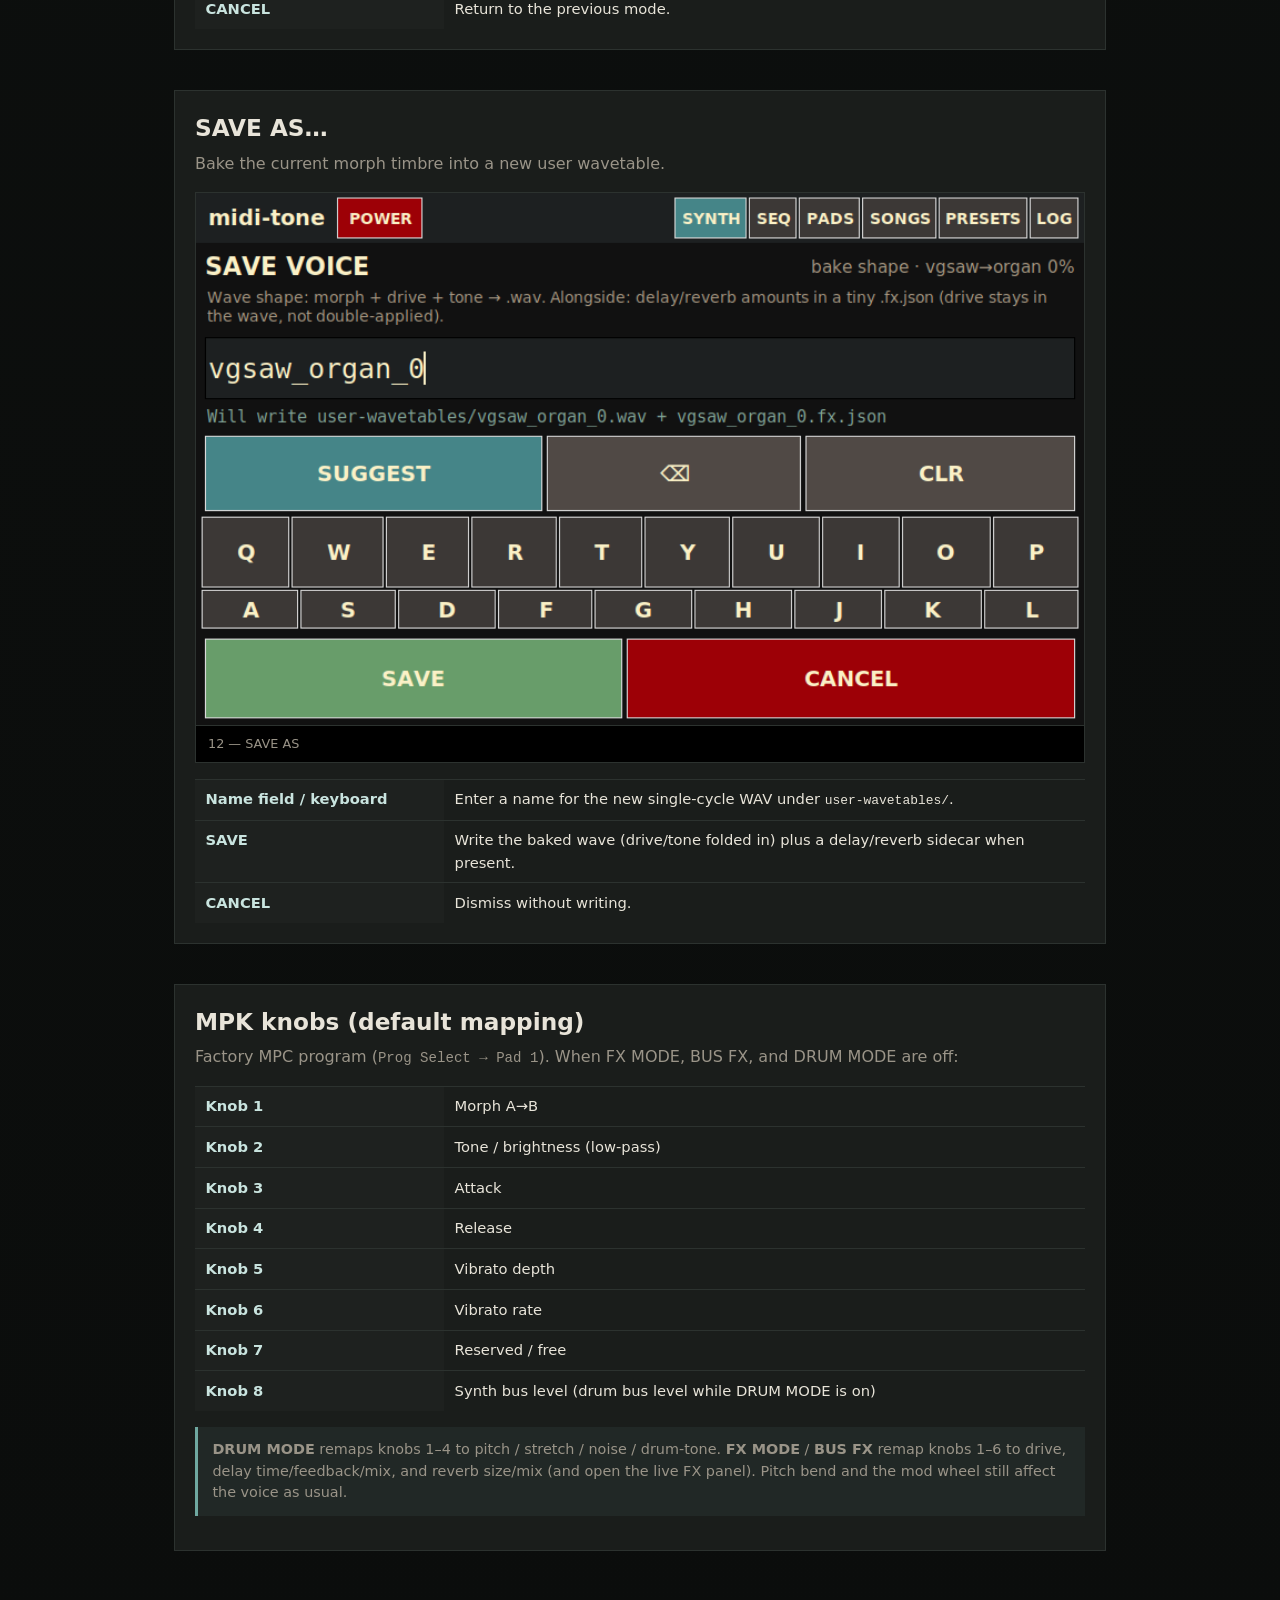
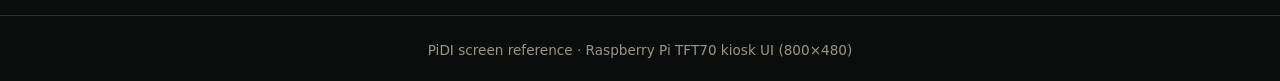
==== commit 628401b8: "Brand the midi-tone docs as PiDI. Use PiDI in the documentation title, heading, on-screen app label," ====
--- a/midi-tone/index.html
+++ b/midi-tone/index.html
@@ -3,7 +3,7 @@
 <head>
   <meta charset="utf-8" />
   <meta name="viewport" content="width=device-width, initial-scale=1" />
-  <title>midi-tone — Screen Reference</title>
+  <title>PiDI — Screen Reference</title>
   <style>
     :root {
       --bg: #0f1110;
@@ -180,7 +180,7 @@
         View on GitHub
       </a>
     </div>
-    <h1>midi-tone screen reference</h1>
+    <h1>PiDI screen reference</h1>
     <p>
       Touch-first soft-synth / phrase / sequencer UI for the Raspberry Pi panel (800×480).
       Global nav is always along the top: <strong>SYNTH · SEQ · PADS · SONGS · PRESETS · LOG</strong>,
@@ -210,7 +210,7 @@
       <h2>Global chrome</h2>
       <p class="lede">Always visible on every primary mode.</p>
       <table>
-        <tr><th>midi-tone</th><td>App title (not a button).</td></tr>
+        <tr><th>PiDI</th><td>App title (not a button).</td></tr>
         <tr><th>POWER</th><td>Shutdown / reboot, SCREEN OFF, and blanking-timeout cycle (kiosk-safe — no desktop power UI).</td></tr>
         <tr><th>SYNTH</th><td>Wavetable morph synth, CRT scope, voice / morph / kit / drum &amp; FX modes.</td></tr>
         <tr><th>SEQ</th><td>Free-timing overdub sequencer (drums + keys, layered takes).</td></tr>
@@ -457,7 +457,7 @@
   </main>
 
   <footer>
-    midi-tone screen reference · Raspberry Pi TFT70 kiosk UI (800×480)
+    PiDI screen reference · Raspberry Pi TFT70 kiosk UI (800×480)
   </footer>
 </body>
 </html>
